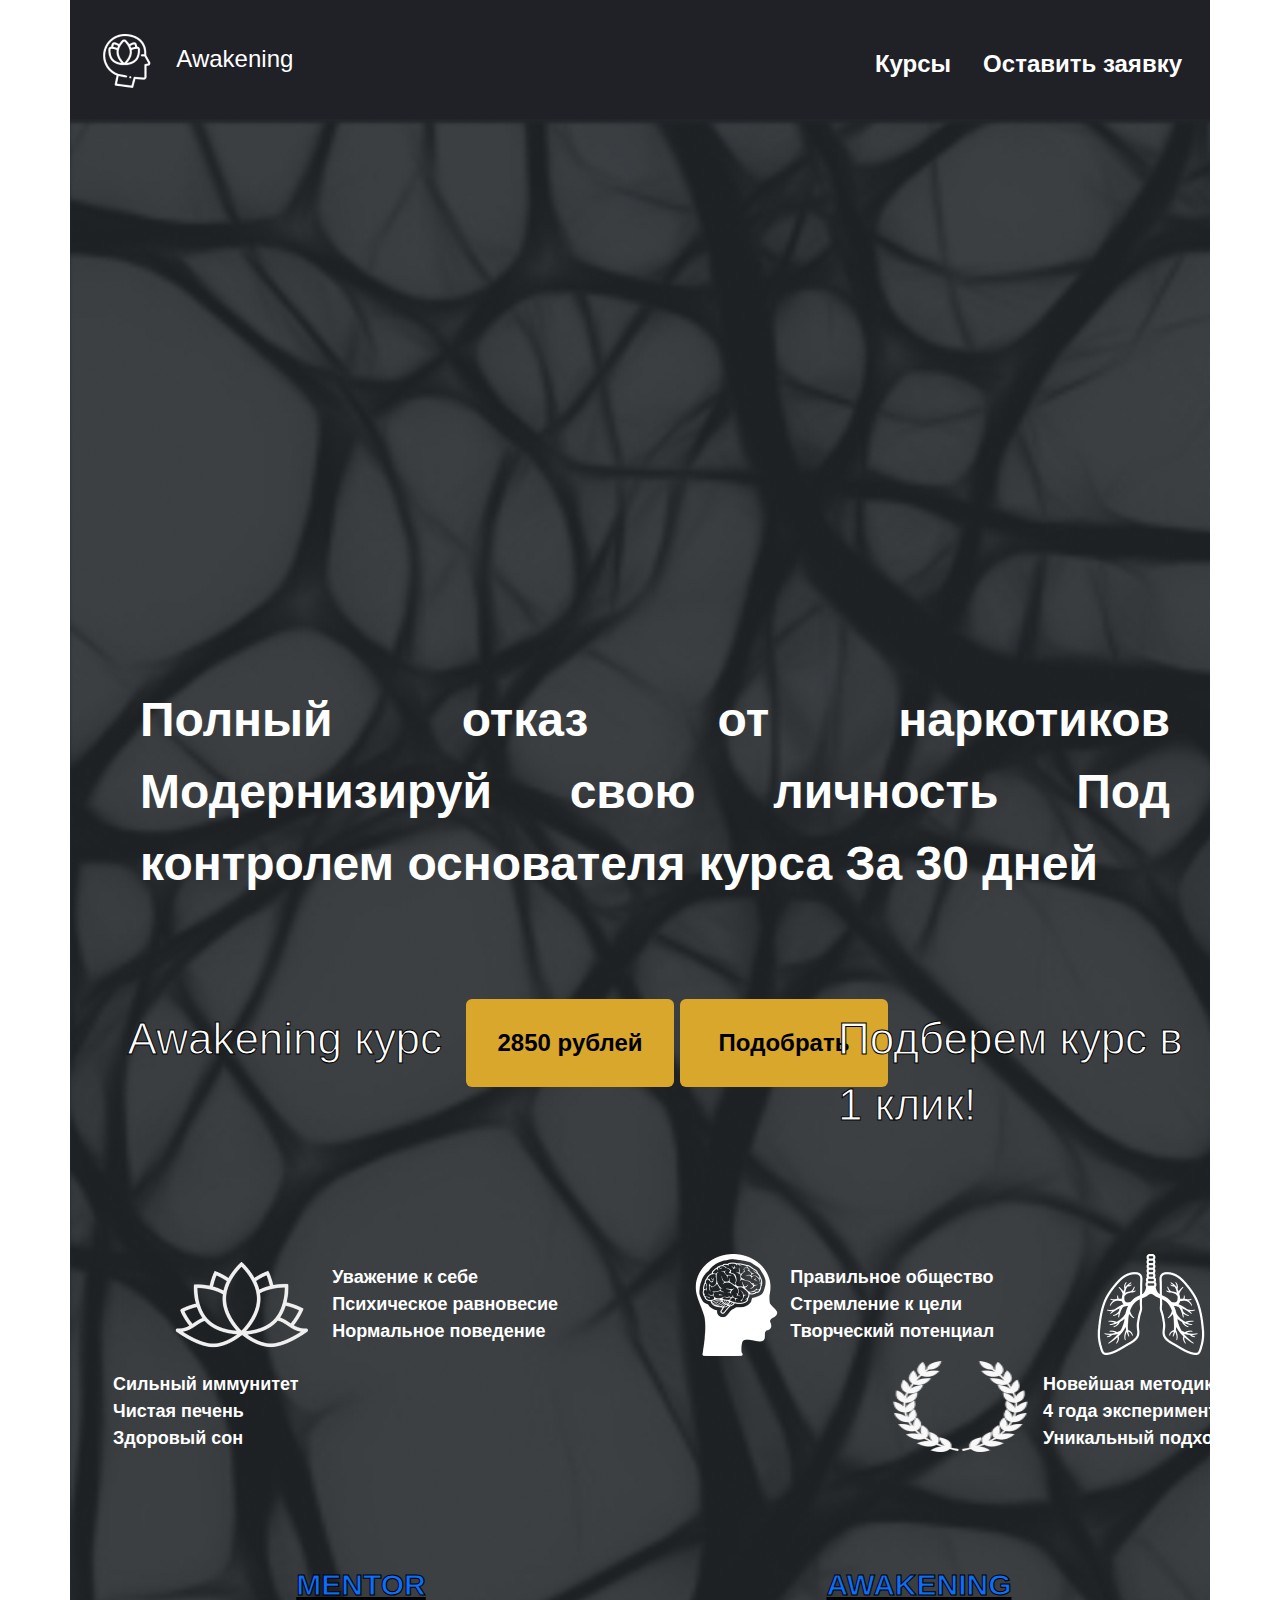
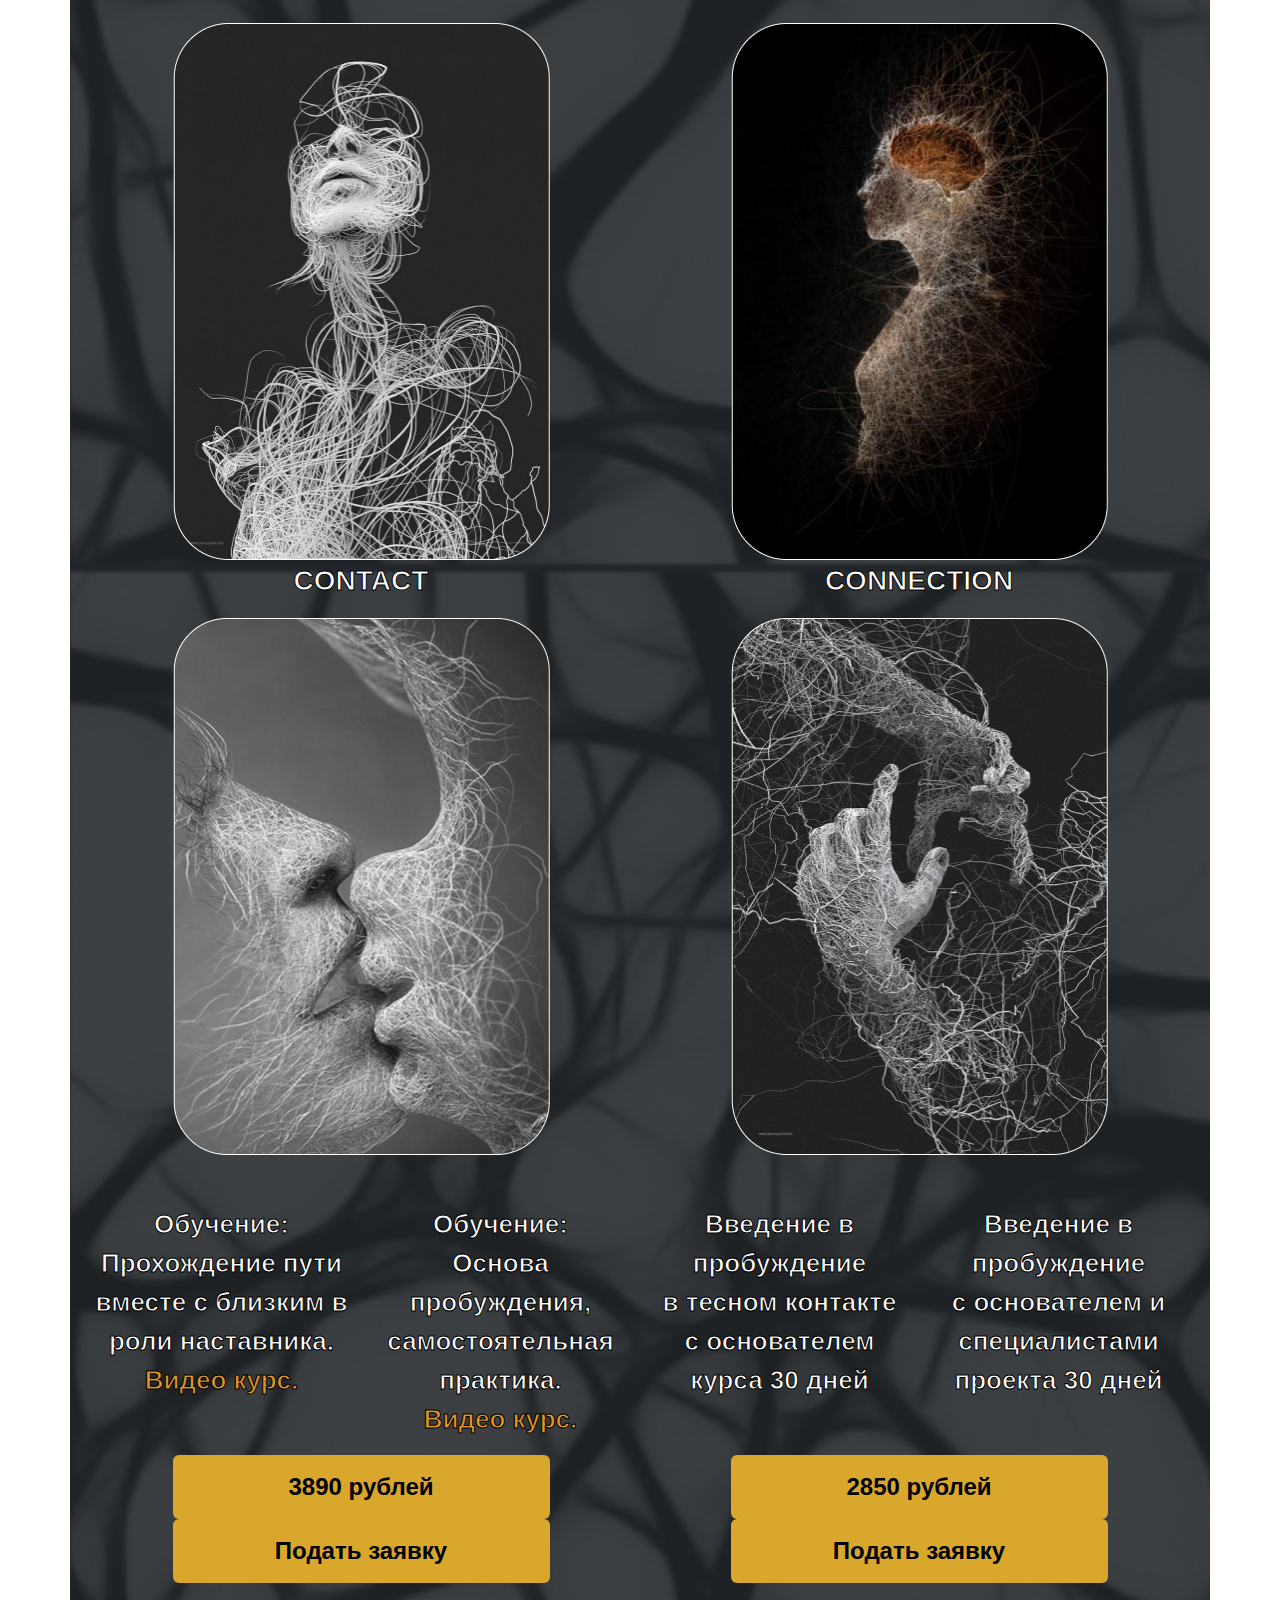
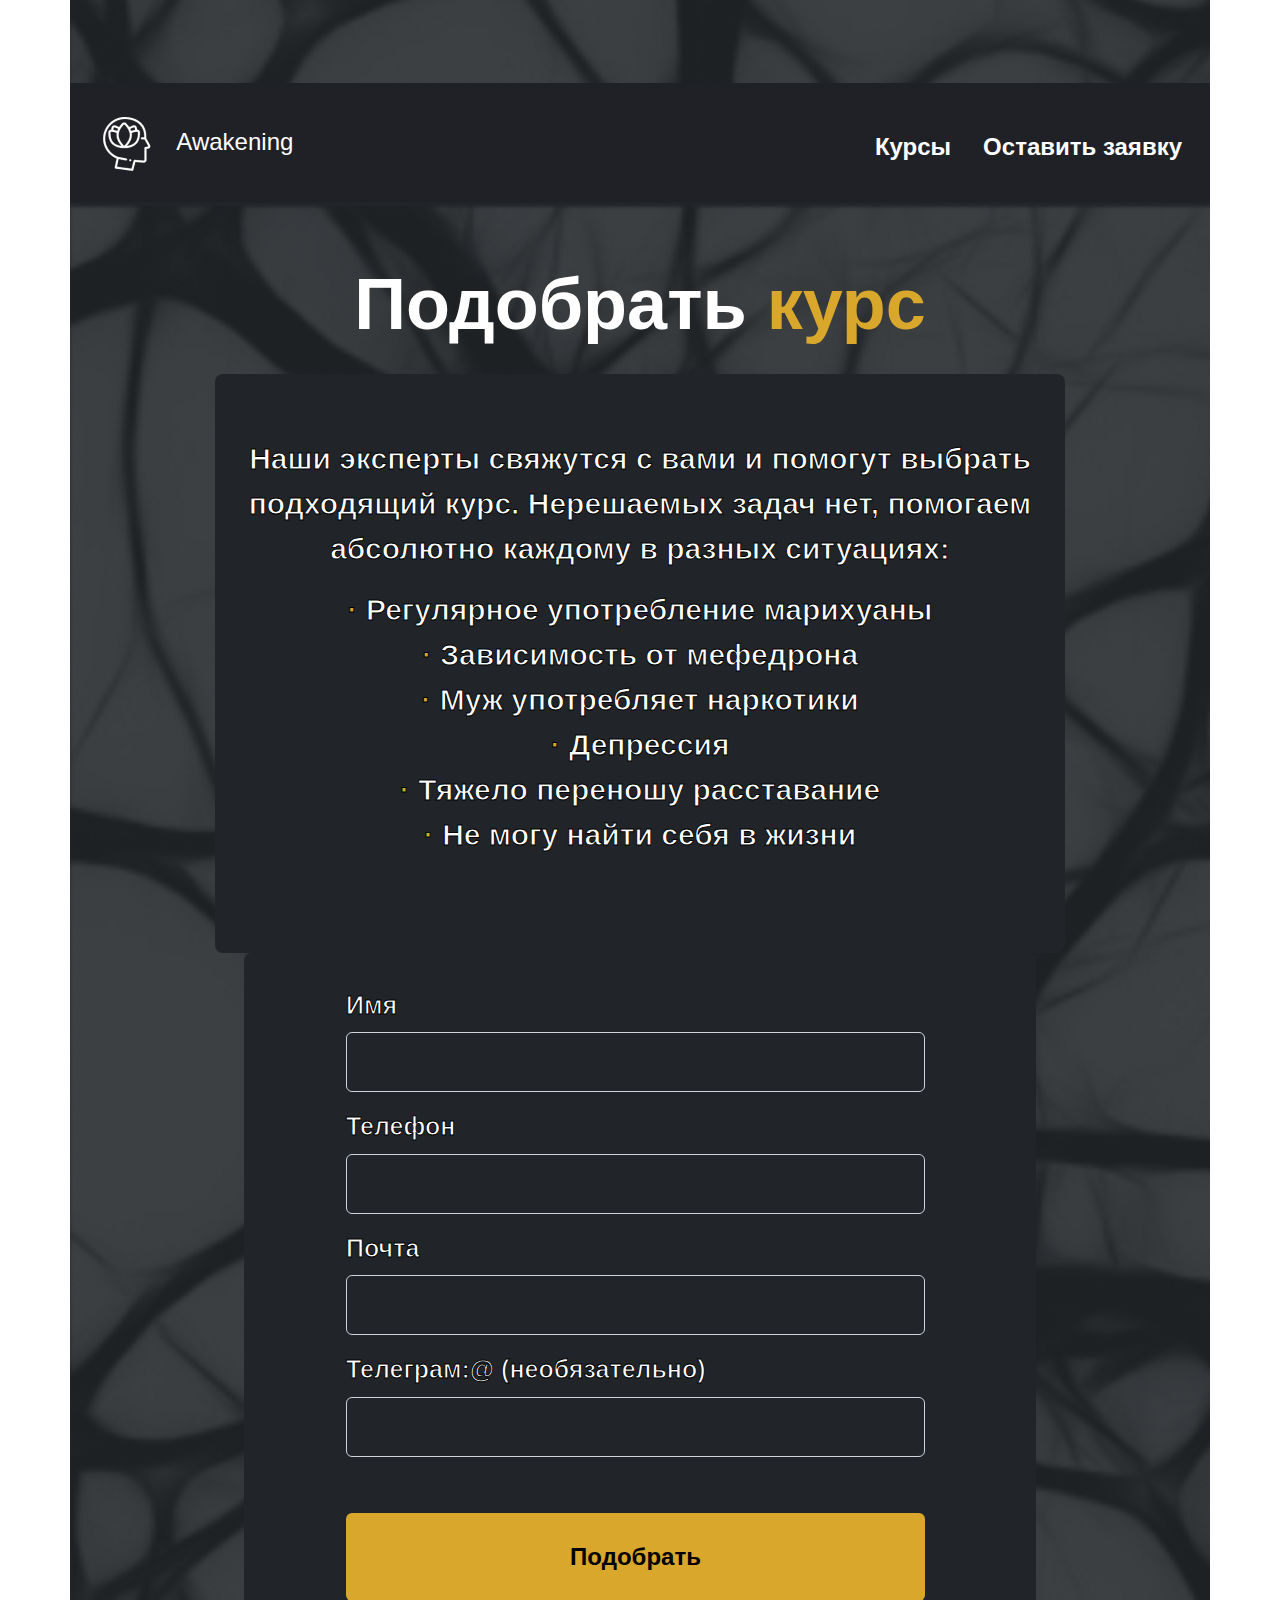
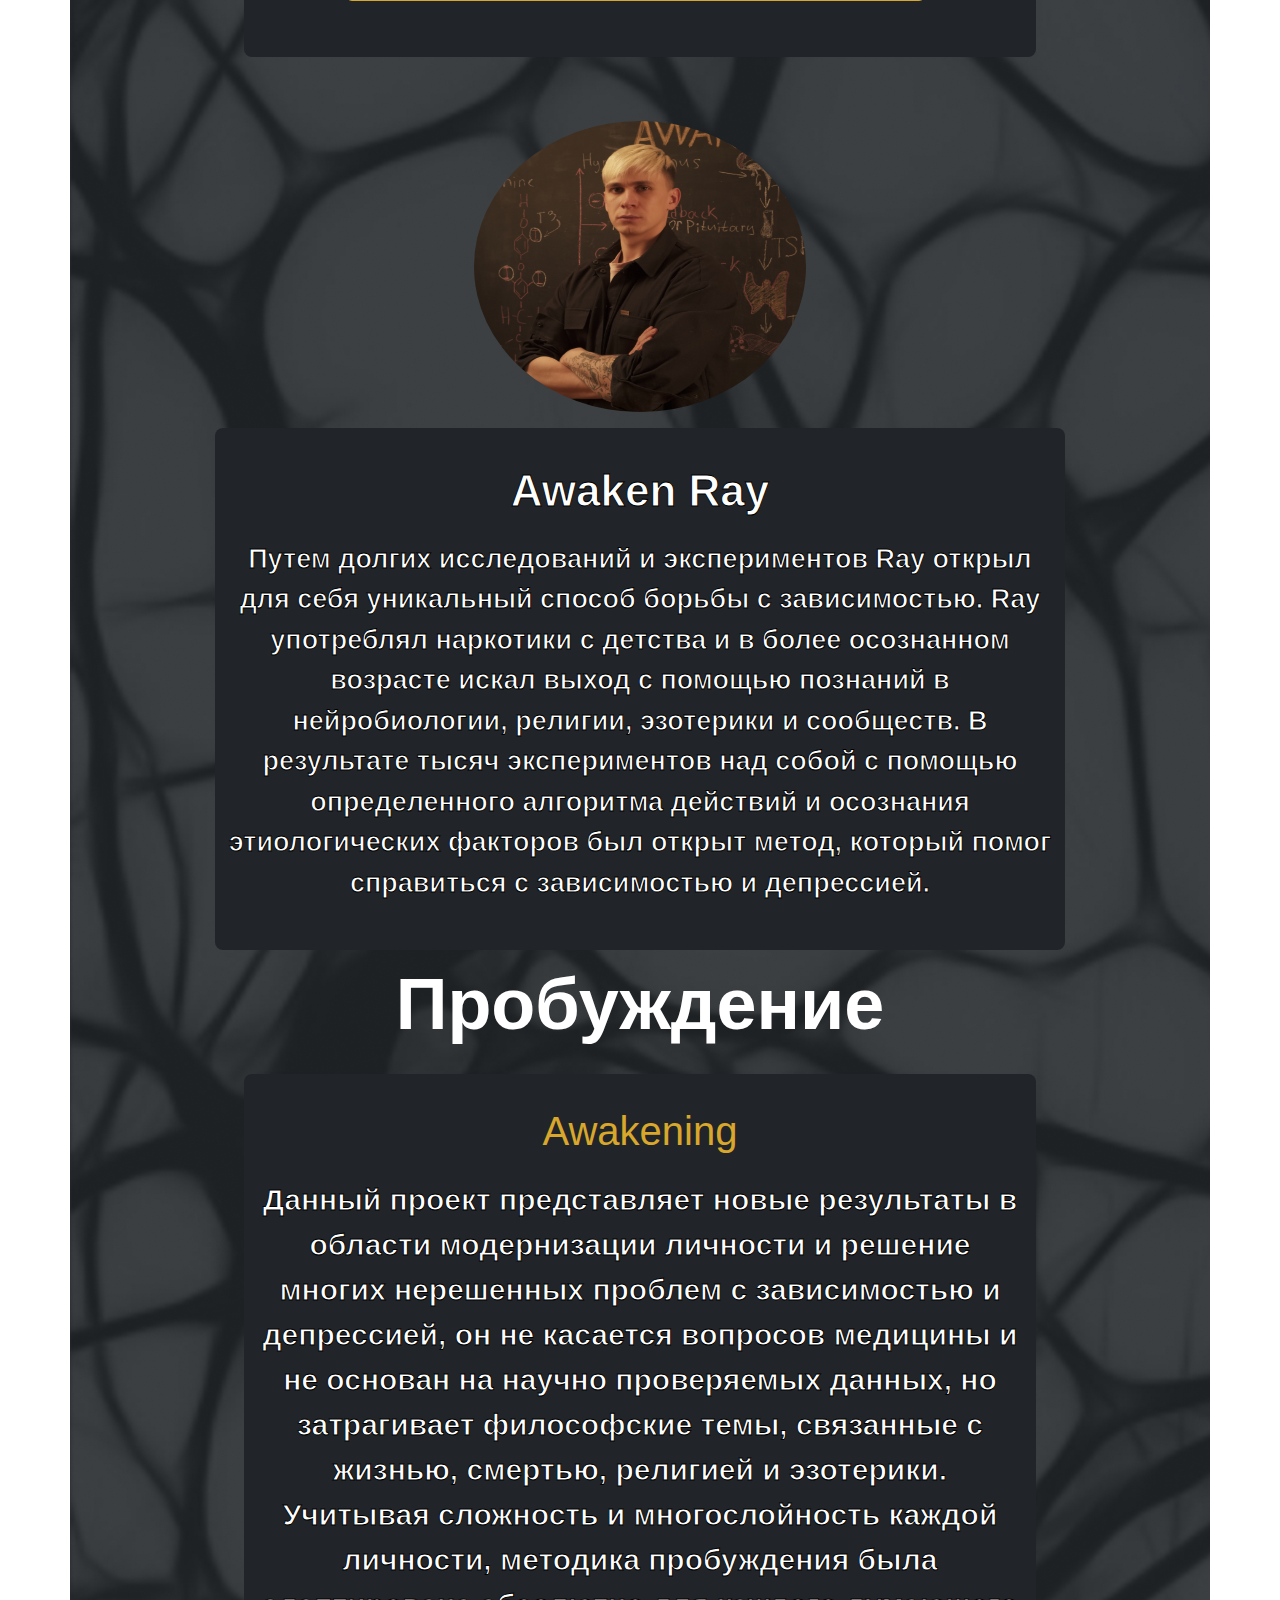
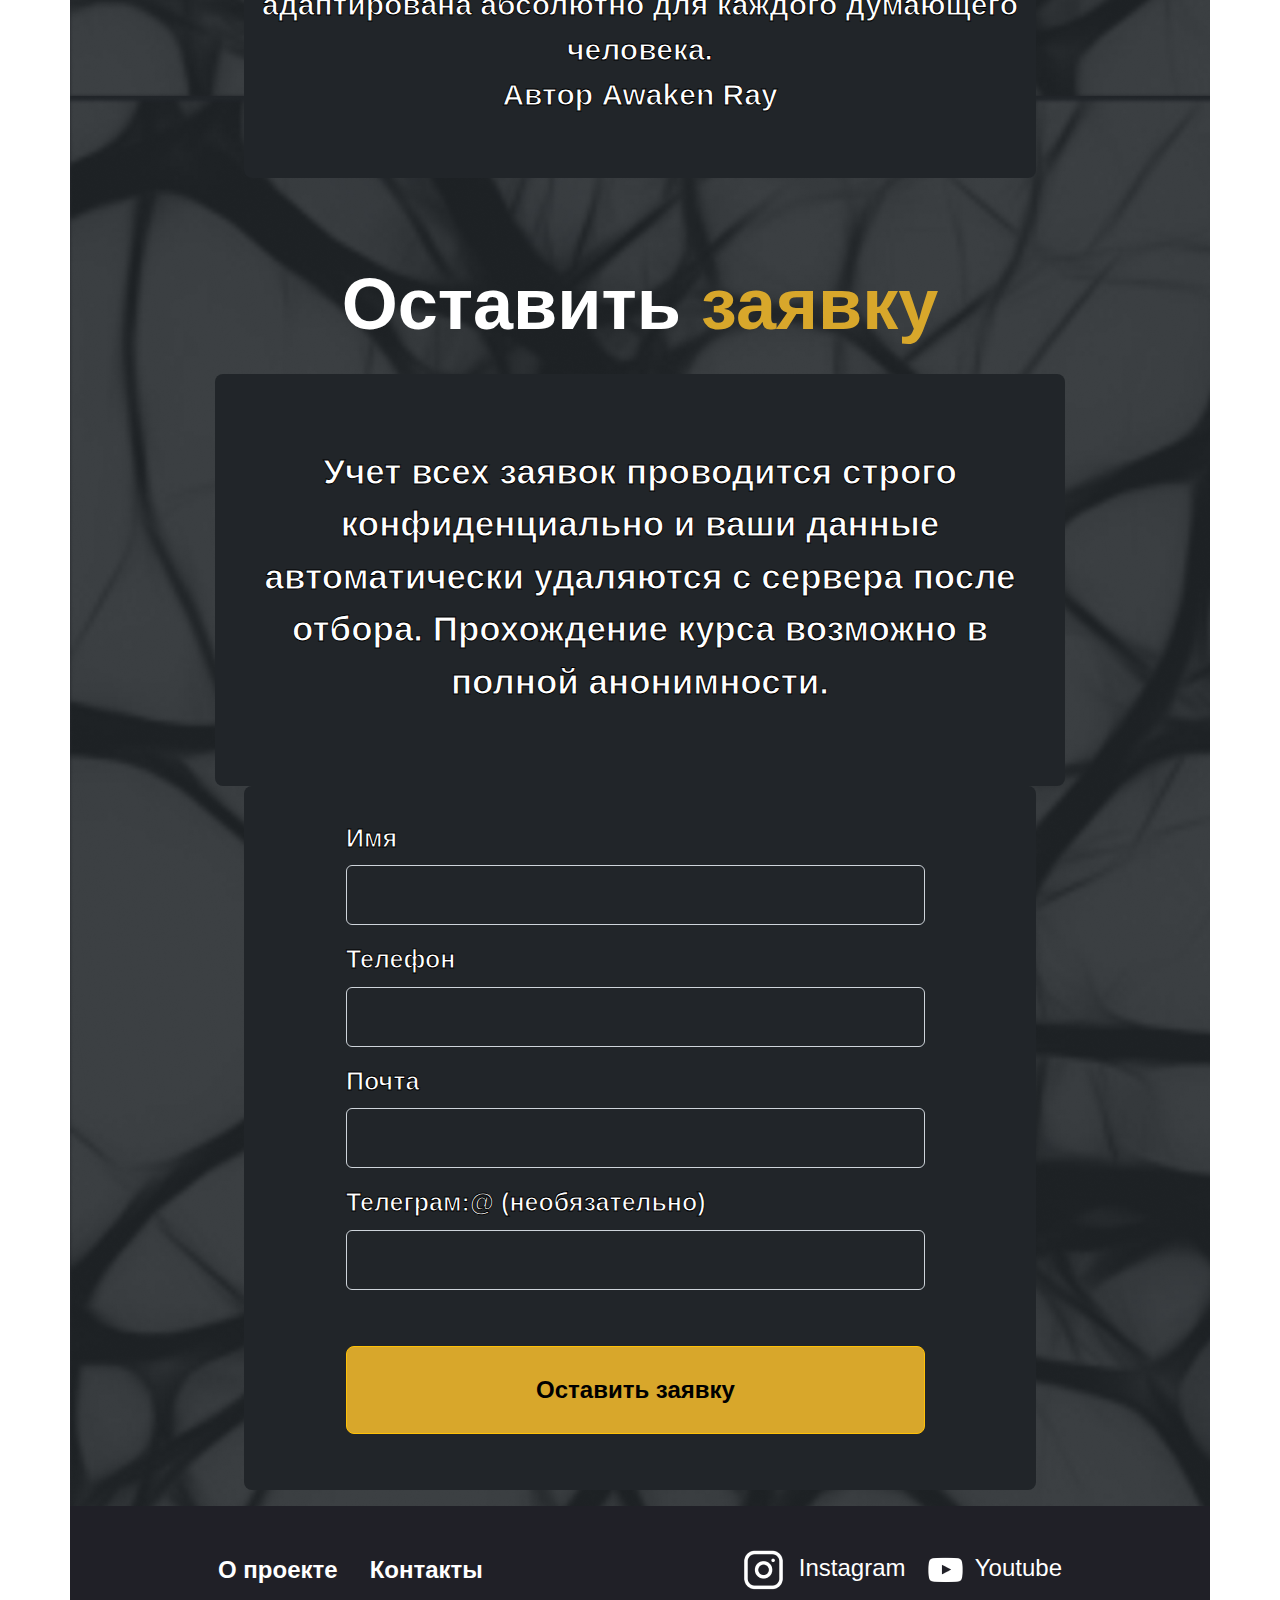
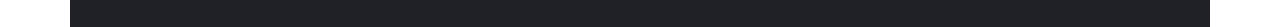
==== index.html @ 5adef359 "awakening done" ====
<!DOCTYPE html> 
<html lang="en">
<head>
    <meta charset="UTF-8">
    <meta http-equiv="X-UA-Compatible" content="IE=edge">
    <meta name="viewport" content="width=device-width, initial-scale=1.0">
    <!--FONTS BEGIN-->
    <link href="https://fonts.google.com/share?selection.family=PT%20Sans%20Caption:wght@400;700" rel="stylesheet">
    <link href="https://fonts.google.com/share?selection.family=Poppins:ital,wght@0,100;0,200;0,300;0,400;0,500;0,600;0,700;0,800;0,900;1,100;1,200;1,300;1,400;1,500;1,600;1,700;1,800;1,900" rel="stylesheet">
    <link href="https://fonts.cdnfonts.com/css/post-no-bills-jaffna" rel="stylesheet">
    <!--FONTS END-->
    <!-- CSS Bootstrap begin-->
    <link href="css/bootstrap.min.css" rel="stylesheet">
    <link href="css/main.css" rel="stylesheet">
    <!-- CSS Bootstrap end-->
    <title>Awakening Online</title>
</head>
<body> 
    <!--HEADER BEGIN-->
    <header>
        <div class="container bg-logo-razm">
            <div class="row">
                <div class="col">
                    <nav class="navbar">
                        <a class="navbar-brand txt-logo" href="#">
                            <img src="img/logo_head.png" alt="Logo" width="89" height="54" class="d-inline-block align-text-center"> 
                            Awakening
                        </a>
                        <ul class="nav nav-fonts justify-content-end">
                            <li class="nav-item">
                                <a class="nav-link" href="#courses">Курсы</a>
                            </li>
                            <li class="nav-item">
                                <a class="nav-link" href="#zayavka">Оставить заявку</a>
                            </li>
                        </ul>
                    </nav> 
                </div>
            </div>
        </div>
    </header>
    <!--HEADER END-->
    <!--MAIN BODY BEGIN-->
    <div class="container bg-main bg-dark">
    <div class="container cont-one">
        <div class="row">
            <div class="col">
                <div div class="embed-responsive embed-responsive-16by9">
                    <iframe width="792" height="408" class="embed-mot embed-responsive-item" src="https://www.youtube.com/embed/egj05L_ipjE" title="YouTube video player" frameborder="0" allow="accelerometer; autoplay; gyroscope" allowfullscreen></iframe>
                </div>
            </div>
            <div class="col" style="margin-right: 30px;">
                <p class="p-3 txt-mot text-white">Полный отказ от наркотиков Модернизируй свою личность Под контролем основателя курса За 30 дней</p>
            </div>
        </div>
    </div>
    <div class="container">
        <div class="row">
            <div class="col-4" align="right">
                <p class="txt-awakening-course text-end">Awakening курс</p>
            </div>
            <div class="col-2" align="right" style="padding-right: 70px;">
                <button type="button" class="btn btn-awakening-course">2850 рублей</button>
            </div>
            <div class="col-2" style="padding-left: 40px;">
                <a href="#podbor"><button type="button" class="btn btn-awakening-course">Подобрать</button></a>
            </div>
            <div class="col-4">
                <p class="txt-awakening-course"> Подберем курс в 1 клик! </p>
            </div>
        </div>
    </div>
    <div class="container cont-one">
        <div class="row">
            <div class="col" style="padding-right:1px">
                <img src="img/lenta1.png" alt="Lenta1" width="175" height="102" align="right"> 
            </div>
            <div class="col" style="padding-left:1px">
                <ul class="list-unstyled txt-result text-white text-nowrap">
                    <li>Уважение к себе</li>
                    <li>Психическое равновесие</li>
                    <li>Нормальное поведение</li>
                </ul>
            </div>
            <div class="col" style="padding-right:1px">
                <img src="img/lenta2.png" alt="Lenta2" width="102" height="105" align="right">
            </div>
            <div class="col" style="padding-left:1px">
                <ul class="list-unstyled txt-result text-white text-nowrap">
                    <li>Правильное общество</li>
                    <li>Стремление к цели</li>
                    <li>Творческий потенциал</li>
                </ul>
            </div> 
            <div class="col" style="padding-right:1px">
                <img src="img/lenta3.png" alt="Lenta3" width="152" height="101" align="right">
            </div>
            <div class="col" style="padding-left:1px">
                <ul class="list-unstyled txt-result text-white text-nowrap">
                    <li>Сильный иммунитет</li>
                    <li>Чистая печень</li>
                    <li>Здоровый сон</li>
                </ul>
            </div> 
            <div class="col" style="padding-right:1px">
                <img src="img/lenta4.png" alt="Lenta4" width="160" height="91" align="right">
            </div>
            <div class="col-2" style="padding-left:1px">
                <ul class="list-unstyled txt-result text-white text-nowrap">
                    <li>Новейшая методика</li>
                    <li>4 года экспериментов</li>
                    <li>Уникальный подход</li>
                </ul>
            </div> 
        </div>
    </div>
    <div class="container cont-two">
        <div class="row">
            <div class="col txt-courses" id="courses">
                <a href="/mentor.html"><p>MENTOR</p></a>
                <a href="/mentor.html"><img src="img/mentor.png" alt="mentor" width="377" height="537"></a>
            </div>
            <div class="col txt-courses">
                <a href="/awakening.html"><p>AWAKENING</p></a>
                <a href="/awakening.html"><img src="img/awakening.png" alt="mentor" width="377" height="537"></a>
            </div>
            <div class="col txt-courses">
                <p class="fs-3 text-center text-white">CONTACT</p>
                <img src="img/contact.png" alt="mentor" width="377" height="537">
            </div>
            <div class="col txt-courses">
                <p class="fs-3 text-center text-white">CONNECTION</p>
                <img src="img/connection.png" alt="mentor" width="377" height="537">
            </div>
        </div>
        <div class="row">
            <div class="col txt-courses-list">
                <ul class="list-unstyled">
                    <li class="fs-7 text-center text-white">Обучение:</li>
                    <li class="fs-7 text-center text-white">Прохождение пути вместе с близким в роли наставника.</li>
                    <li class="fs-7 text-center"><span class="txt-color-btn">Видео курс.</span></li>
                </ul>
            </div>
            <div class="col txt-courses-list">
                <ul class="list-unstyled">
                    <li class="fs-7 text-center text-white">Обучение:</li>
                    <li class="fs-7 text-center text-white">Основа пробуждения, самостоятельная практика.</li>
                    <li class="fs-7 text-center"><span class="txt-color-btn">Видео курс.</span></li>
                </ul>
            </div>
            <div class="col txt-courses-list">
                <ul class="list-unstyled">
                    <li class="fs-7 text-center text-white">Введение в пробуждение</li>
                    <li class="fs-7 text-center text-white">в тесном контакте с основателем курса 30 дней</li>
                </ul>
            </div>
            <div class="col txt-courses-list">
                <ul class="list-unstyled">
                    <li class="fs-7 text-center text-white">Введение в пробуждение</li>
                    <li class="fs-7 text-center text-white">с основателем и специалистами проекта 30 дней</li>
                </ul>
            </div>
        </div>
        <div class="row">
            <div class="col txt-courses">
                <button type="button" class="btn btn-courses">3890 рублей</button>
            </div>
            <div class="col txt-courses">
                <button type="button" class="btn btn-courses">2850 рублей</button>
            </div>
            <div class="col txt-courses">
                <a href="#zayavka"><button type="button" class="btn btn-courses">Подать заявку</button></a>
            </div>
            <div class="col txt-courses">
                <a href="#zayavka"><button type="button" class="btn btn-courses">Подать заявку</button></a>
            </div>
        </div>
    </div>
    </div>
    <!--MAIN BODY END-->
    <!--SEPARATOR BEGIN-->
    <div class="container bg-logo-razm">
        <div class="row">
            <div class="col">
                <nav class="navbar">
                    <a class="navbar-brand txt-logo" href="#">
                        <img src="img/logo_head.png" alt="Logo" width="89" height="54" class="d-inline-block align-text-center"> 
                        Awakening
                    </a>
                    <ul class="nav nav-fonts justify-content-end">
                        <li class="nav-item">
                            <a class="nav-link" href="#courses">Курсы</a>
                        </li>
                        <li class="nav-item">
                            <a class="nav-link" href="#zayavka">Оставить заявку</a>
                        </li>
                    </ul>
                </nav> 
            </div>
        </div>
    </div>
    <!--SEPARATOR END-->
    <!--COURSES BEGIN-->
    <div class="container bg-courses bg-dark">
    <div class="container p-5">
        <div class="row">
            <div class="col">
                <p class="txt-curse-one text-center text-white" id="podbor">Подобрать <span class="txt-color">курс</span></p>
                <div class="container bg-pre-form-one bg-dark rounded-3">
                    <p class="txt-expert text-center text-white" style="padding-top: 62px;">Наши эксперты свяжутся с вами и помогут выбрать подходящий курс. Нерешаемых задач нет, помогаем абсолютно каждому в разных ситуациях:</p>
                    <ul class="txt-expert-list text-center text-white list-unstyled"> 
                        <li><span class="txt-color">·</span> Регулярное употребление марихуаны</li> 
                        <li><span class="txt-color">·</span> Зависимость от мефедрона</li> 
                        <li><span class="txt-color">·</span> Муж употребляет наркотики</li> 
                        <li><span class="txt-color">·</span> Депрессия</li> 
                        <li><span class="txt-color">·</span> Тяжело переношу расставание</li>
                        <li><span class="txt-color">·</span> Не могу найти себя в жизни</li>
                    </ul>
                </div>
            </div>
            <div class="col">
                <div class="container forms-bg bg-dark rounded-3">
                    <form class="forms-style" id="xnqrkeyn" accept-charset="utf-8" action="https://formspree.io/f/xnqrkeyn" method="post">
                        <div class="mb-3">
                            <label for="name" class="form-label text-white">Имя</label>
                            <input name="name" type="text" class="form-control" id="name" required="">
                        </div>
                        <div class="mb-3">
                            <label for="phone" class="form-label text-white">Телефон</label>
                            <input name="phone" type="phone" class="form-control" id="phone">
                        </div>
                        <div class="mb-3">
                            <label for="email" class="form-label text-white">Почта</label>
                            <input name="email" type="email" class="form-control" id="email">
                        </div>
                        <div class="mb-3">
                            <label for="telegram" class="form-label text-white">Телеграм:@ (необязательно)</label>
                            <input name="nickname" type="text" class="form-control" id="telegram">
                        </div>
                        <input type="hidden" name="PODBOR" id="PODBOR" value="PODBOR">
                        <button type="submit" class="btn btn-forms text-black">Подобрать</button>
                    </form>
                </div>
            </div>
        </div>
    </div>
    <div class="container p-3">
        <div class="row">
            <div class="col">
                <p class="text-center">
                <img src="img/ray_foto.png" class="rounded-circle text-center" width="332" height="291" alt="CEO">
                </p>
                <div class="container bg-ray-txt bg-dark rounded-3">
                    <p class="txt-awaking-ray text-center text-white">
                        Awaken Ray
                    </p>
                    <p class="txt-awaking-ray-end text-center text-white">
                        Путем долгих исследований и экспериментов Ray открыл для себя уникальный способ борьбы с зависимостью. 
                        Ray употреблял наркотики с детства и в более осознанном возрасте искал выход с помощью познаний в нейробиологии, религии, 
                        эзотерики и сообществ. В результате тысяч экспериментов над собой с помощью определенного алгоритма действий и осознания 
                        этиологических факторов был открыт метод, который помог справиться с зависимостью и депрессией. 
                    </p>
                </div>
            </div>
            <div class="col">
                <p class="txt-probujdenie text-center text-white">Пробуждение</p>
                <div class="container bg-awakening-txt bg-dark rounded-3">
                    <p class="txt-awakening text-center">Awakening</p>
                    <p class="txt-awakening-end text-center text-white"> Данный проект представляет новые результаты в области модернизации личности и решение многих 
                        нерешенных проблем с зависимостью и депрессией, он не касается вопросов медицины и не основан на научно проверяемых данных, 
                        но затрагивает философские темы, связанные с жизнью, смертью, религией и эзотерики. Учитывая сложность и многослойность каждой 
                        личности, методика пробуждения была адаптирована абсолютно для каждого думающего человека.<br> 
                        Автор Awaken Ray
                    </p>
                </div>
            </div>
        </div>
    </div>
    <div class="container p-3">
        <div class="row">
            <div class="col" style="padding-top: 40px;">
                <p class="txt-zayavka text-center text-white" id="zayavka">Оставить <span class="txt-color">заявку</span></p>
                <div class="container bg-pre-form-two bg-dark rounded-3">
                    <p class="txt-zayavka-end text-center text-white">Учет всех заявок проводится строго конфиденциально и ваши данные автоматически удаляются с сервера 
                        после отбора. Прохождение курса возможно в полной анонимности. </p>
                </div>
            </div>
            <div class="col">
                <div class="container forms-bg bg-dark rounded-3">
                    <form class="forms-style" id="xnqrkeyn" accept-charset="utf-8" action="https://formspree.io/f/xnqrkeyn" method="post">
                        <div class="mb-3">
                            <label for="name" class="form-label text-white">Имя</label>
                            <input name="name" type="text" class="form-control" id="name" required="">
                        </div>
                        <div class="mb-3">
                            <label for="phone" class="form-label text-white">Телефон</label>
                            <input name="phone" type="phone" class="form-control" id="phone">
                        </div>
                        <div class="mb-3">
                            <label for="email" class="form-label text-white">Почта</label>
                            <input name="email" type="email" class="form-control" id="email">
                        </div>
                        <div class="mb-3">
                            <label for="telegram" class="form-label text-white">Телеграм:@ (необязательно)</label>
                            <input name="nickname" type="text" class="form-control" id="telegram">
                        </div>
                        <input type="hidden" name="ZAYAVKA" id="ZAYAVKA" value="ZAYAVKA">
                        <button type="submit" class="btn btn-forms btn-warning text-black btn-lg">Оставить заявку</button>
                    </form>
                </div>
            </div>
        </div>
    </div>
    </div>
    <!--COURSES END-->
    <!--FOOTER BEGIN-->
    <header>
        <div class="container bg-footer">
            <div class="row">
                <div class="col">
                    <nav class="navbar">
                        <ul class="nav nav-fonts-footer justify-content-start">
                            <li class="nav-item">
                                <a class="nav-link" href="#courses">О проекте</a>
                            </li>
                            <li class="nav-item">
                                <a class="nav-link" href="#zayavka">Контакты</a>
                            </li>
                        </ul>
                        <ul class="nav footer-style justify-content-end">
                        <a class="navbar-brand footer-fonts" href="https://www.instagram.com/awakening.online/" target="_blank">
                            <img src="img/insta.png" alt="" width="57" height="42" class="d-inline-block align-text-center">
                            Instagram
                        </a>
                        <a class="navbar-brand footer-fonts" href="https://www.youtube.com/channel/UCZXVTDKNyp8jNCGIOUEWSrQ" target="_blank">
                            <img src="img/youtube.png" alt="" width="47" height="42" class="d-inline-block align-text-center">
                            Youtube
                        </a>
                        </ul>
                    </nav> 
                </div>
            </div>
        </div>
    </header>
    <!--FOOTER END-->
    <!-- JavaScript Bundle with Popper Bootstrap begin-->
    <script src="js/bootstrap.bundle.min.js"></script>
    <!-- JavaScript Bundle with Popper Bootstrap end-->
</body>
</html>
---- css/main.css ----
.bg-main {
    background-image: url("/img/background.png");
}
.bg-courses {
    background-image: url("/img/background2.png");
}
.nav-fonts {
    font-family: 'Poppins', sans-serif;
    font-size: 24px;
    font-weight: 600;
}
.nav-link:hover{
    color:#D8A72B;
}
.nav-link:focus {
    color:white;
}
.txt-mot {
    font-size: 48px;
    margin-top: 2.15rem;
    margin-bottom: 2.15rem;
    text-align: justify;
    font-family: 'Poppins', sans-serif;
    font-weight: 600;
}
.txt-result {
    font-family: 'Poppins', sans-serif;
    font-size: 18px;
    font-weight: 700;
    margin-top: 10px;
    -webkit-text-stroke: 0px black;
}
.txt-courses {
    font-family: 'Poppins', sans-serif;
    font-size: 30px;
    font-weight: 800;
    color:white;
    text-align: center;
    -webkit-text-stroke: 1px black;
}
.txt-courses-list {
    font-family: 'Poppins', sans-serif;
    font-size: 26px;
    font-weight: 800;
    padding-top: 50px;
    -webkit-text-stroke: 1px black;
}
.txt-courses-btn {
    font-family: 'Poppins', sans-serif;
    font-size: 24px;
    font-weight: 700;
    width: 377px;
    height: 64px;
}
.txt-curse-one {
    font-family: 'Poppins', sans-serif;
    font-size: 72px;
    font-weight: 700;
}
.txt-expert {
    font-family: 'Poppins', sans-serif;
    font-size: 30px;
    font-weight: 600;
    -webkit-text-stroke: 1px black;
}
.txt-expert-list {
    font-family: 'Poppins', sans-serif;
    font-size: 30px;
    font-weight: 600;
    -webkit-text-stroke: 1px black;
}
.txt-color {
    color: #D8A72B;
}
.txt-color-btn{
    color: #E19726;
}
.embed-mot {
    border-radius: 15px;
}
.btn-courses {
    font-family: 'Poppins', sans-serif;
    font-size: 24px;
    font-weight: 700;
    width: 377px;
    height: 64px;
    color:black;
    background-color: #D8A72B;
    -webkit-text-stroke: 0px black;
}
.btn.btn-courses:hover {
    font-family: 'Poppins', sans-serif;
    font-size: 24px;
    font-weight: 700;
    width: 377px;
    height: 64px;
    color:black;
    background-color: #ffd612;
    -webkit-text-stroke: 0px black;
}
.btn-forms {
    width: 579px;
    height: 88px;
    background-color: #D8A72B;
    margin-top: 40px;
    font-family: 'Poppins', sans-serif;
    font-size: 24px;
    font-weight: 700;
    -webkit-text-stroke: 0px black;
}
.btn.btn-forms:hover {
    width: 579px;
    height: 88px;
    background-color: #ffd612;
    margin-top: 40px;
    font-family: 'Poppins', sans-serif;
    font-size: 24px;
    font-weight: 700;
    -webkit-text-stroke: 0px black;
}
.bg-pre-form-one {
    height: 579px;
    width: 850px;
}
.bg-pre-form-two {
    width: 850px;
    height: 412px;
}
.bg-awakening-txt {
    width: 792px;
    height: 704px;
}
.bg-ray-txt {
    width: 850px;
    height: 522px;
}
.forms-bg {
    height: 704px;
    width: 792px;
}
.forms-style {
    width: 579px;
    margin-left: 90px;
    padding-top: 34px;
    font-family: 'Poppins', sans-serif;
    font-size: 25px;
    font-weight: 600;
    -webkit-text-stroke: 1px black;
}
.txt-awaking-ray {
    font-family: 'Poppins', sans-serif;
    font-size: 44px;
    font-weight: 600;
    margin-bottom: 15px;
    padding-top: 30px;
    -webkit-text-stroke: 1px black;
}
.txt-awaking-ray-end {
    font-family: 'Poppins', sans-serif;
    font-size: 27px;
    font-weight: 600;
    -webkit-text-stroke: 1px black;
}
.txt-probujdenie {
    font-family: 'Poppins', sans-serif;
    font-size: 72px;
    font-weight: 700;
}
.txt-awakening {
    font-family: 'Poppins', sans-serif;
    font-size: 40px;
    font-weight: 400;
    color: #D8A72B;
    padding-top: 27px;
    -webkit-text-stroke: 0px black;
}
.txt-awakening-end {
    font-family: 'Poppins', sans-serif;
    font-size: 30px;
    font-weight: 600;
    -webkit-text-stroke: 1px black;
}
.txt-zayavka {
    font-family: 'Poppins', sans-serif;
    font-size: 72px;
    font-weight: 700;
}
.txt-zayavka-end {
    font-family: 'Poppins', sans-serif;
    font-size: 35px;
    font-weight: 600;
    padding-top: 72px;
    -webkit-text-stroke: 1px black;
}
.txt-logo {
    font-family: 'Poppins', sans-serif;
    font-size: 24px;
    font-weight: 400;
    color: white;
    padding-top: 26px;
    padding-bottom: 32px;
}
.navbar-brand.txt-logo:hover {
    color: #D8A72B;
}
.navbar-brand.txt-logo:focus {
    color: white;
}
.txt-awakening-course {
    font-family: 'Poppins', sans-serif;
    font-size: 44px;
    font-weight: 400;
    color: white;
    margin-top: 7px;
    -webkit-text-stroke: 1px black;
}
.btn-awakening-course {
    width: 208px;
    height: 88px;
    background-color: #D8A72B;
    font-family: 'Poppins', sans-serif;
    font-size: 24px;
    font-weight: 700;
    color: black;
}
.btn.btn-awakening-course:hover {
    background-color: #ffd612;
    color: black;
}
.bg-logo-razm {
    height: 119px;
    background-color: #202027;
}
.cont-one {
    padding-top: 100px;
    padding-bottom: 48px;
    margin-left: 30px;
}
.cont-two {
    padding-top: 46px;
    padding-bottom: 100px;
}
.form-control {
    height: 60px;
    background-color: #212529;
}
.bg-footer {
    height: 121px;
    background-color: #202027;
}
.nav-fonts-footer {
    font-family: 'Poppins', sans-serif;
    font-size: 24px;
    font-weight: 600;
    padding-top: 30px;
    margin-left: 120px;
}
.footer-fonts {
    font-family: 'Poppins', sans-serif;
    font-size: 24px;
    font-weight: 400;
    color: white;
}
.navbar-brand.footer-fonts:hover {
    color:#D8A72B;
}
.navbar-brand.footer-fonts:focus {
    color:white;
}
.footer-style {
    padding-top: 30px;
    margin-right: 120px;
}
.form-control {
    color:#D8A72B;
    font-family: 'Poppins', sans-serif;
    font-size: 24px;
    font-weight: 400;
    -webkit-text-stroke: 0px black
}
.form-control:focus {
    color:#D8A72B;
    font-family: 'Poppins', sans-serif;
    font-size: 24px;
    font-weight: 400;
    background-color: #212529;
    -webkit-text-stroke: 0px black;
    border-color: #ffd612;
    box-shadow: 0 0 0 0.25rem #D8A72B;
}
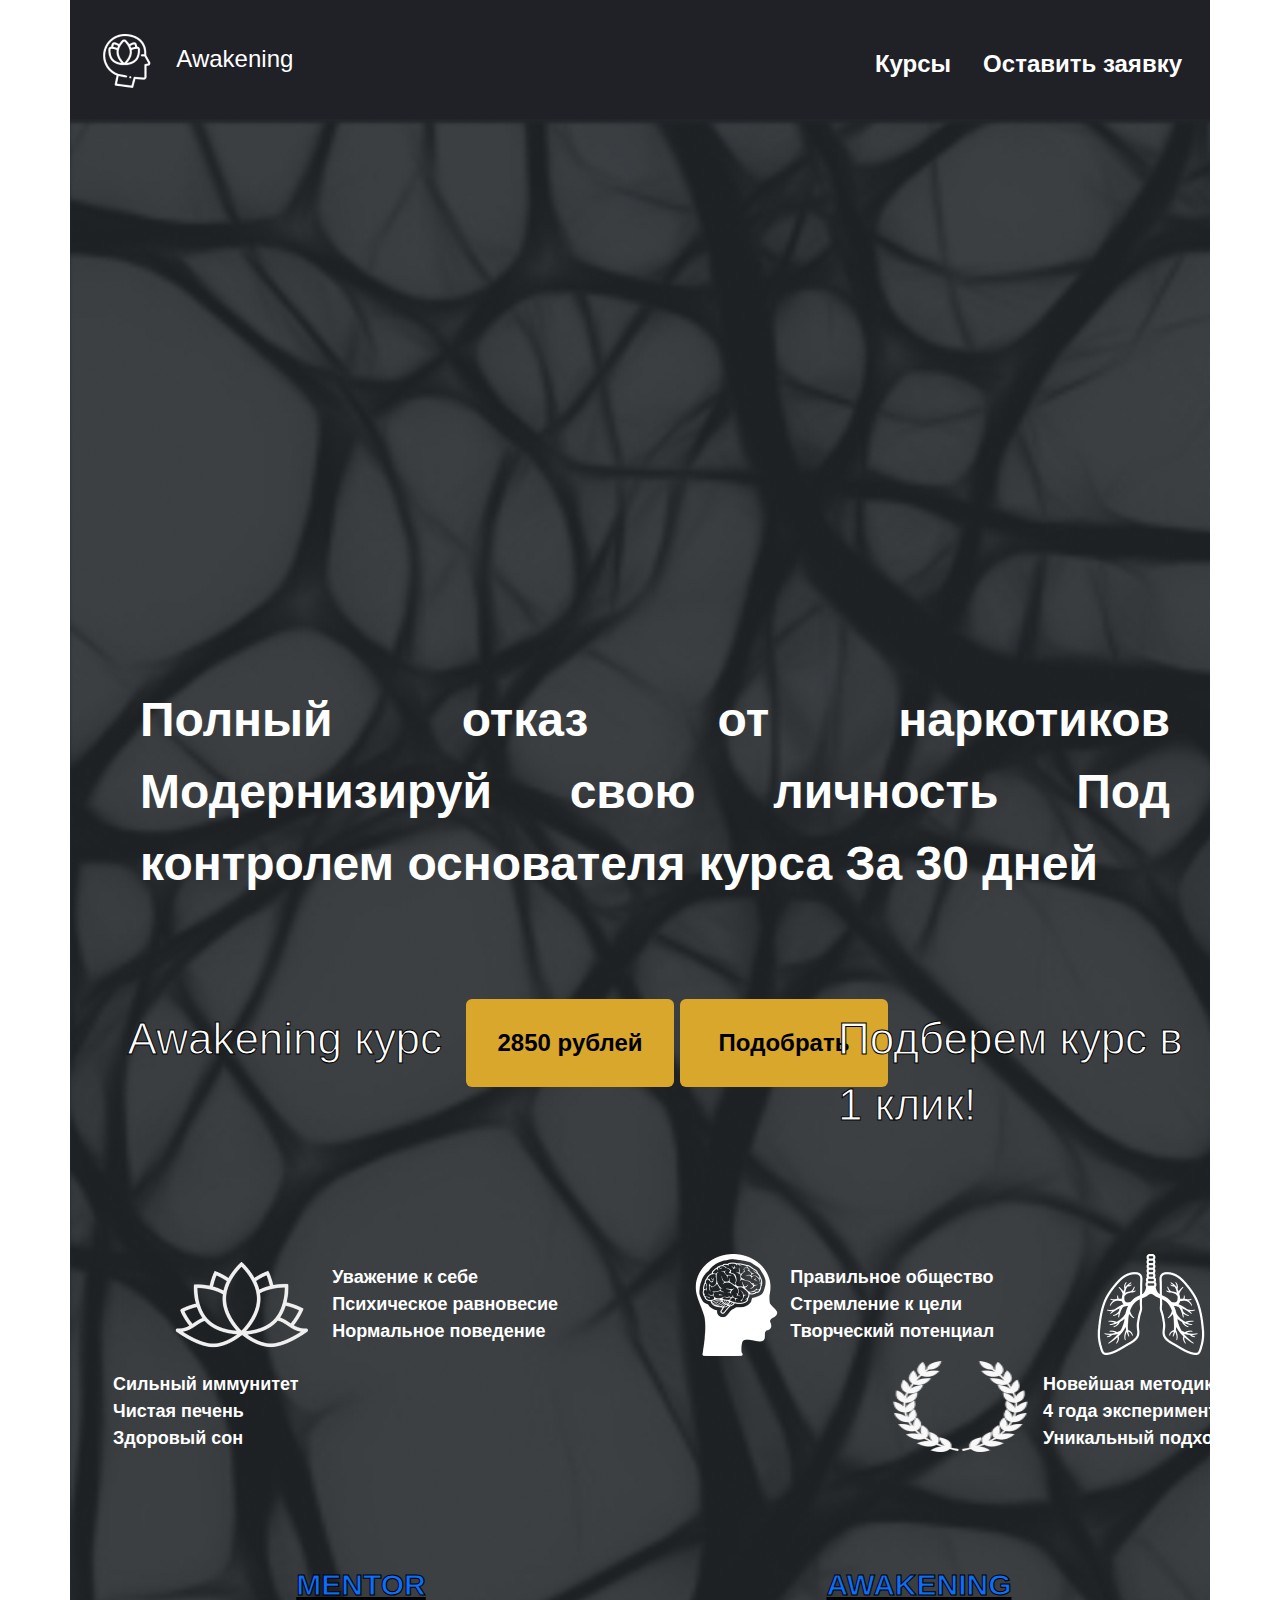
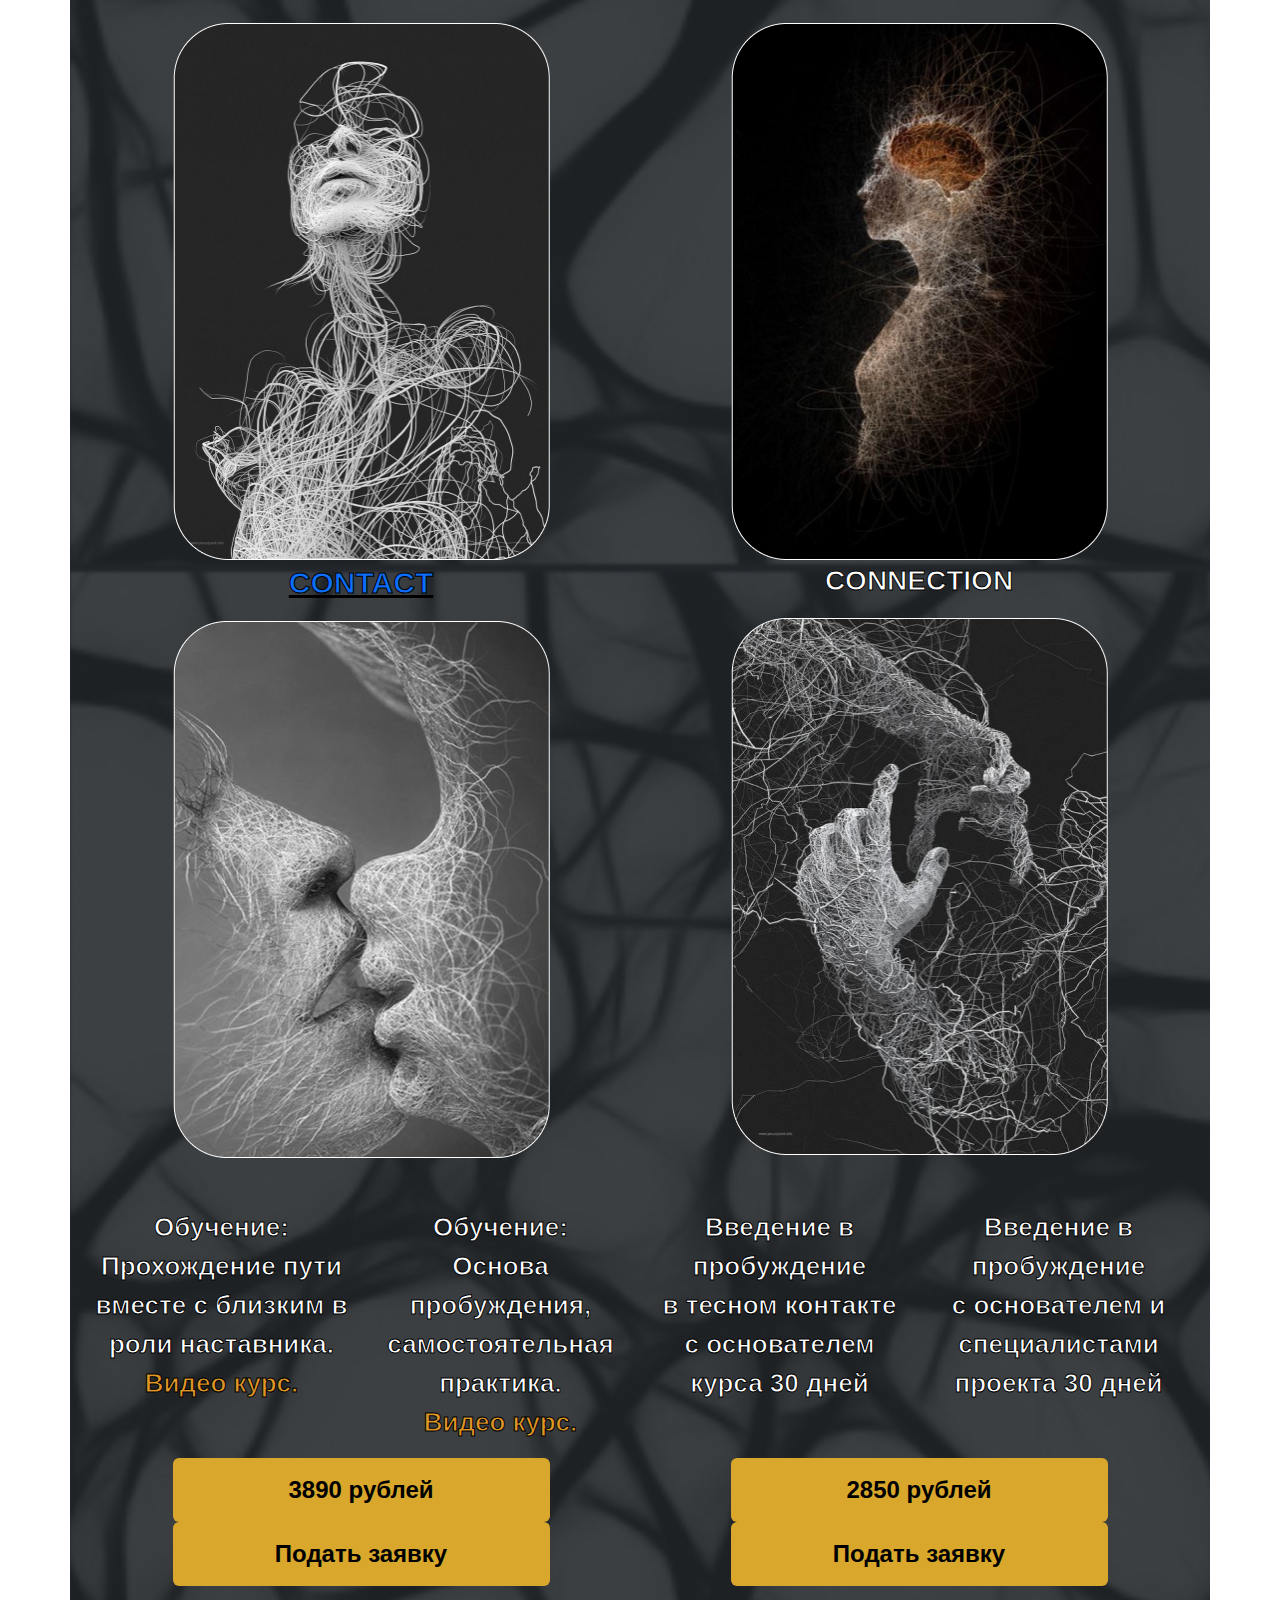
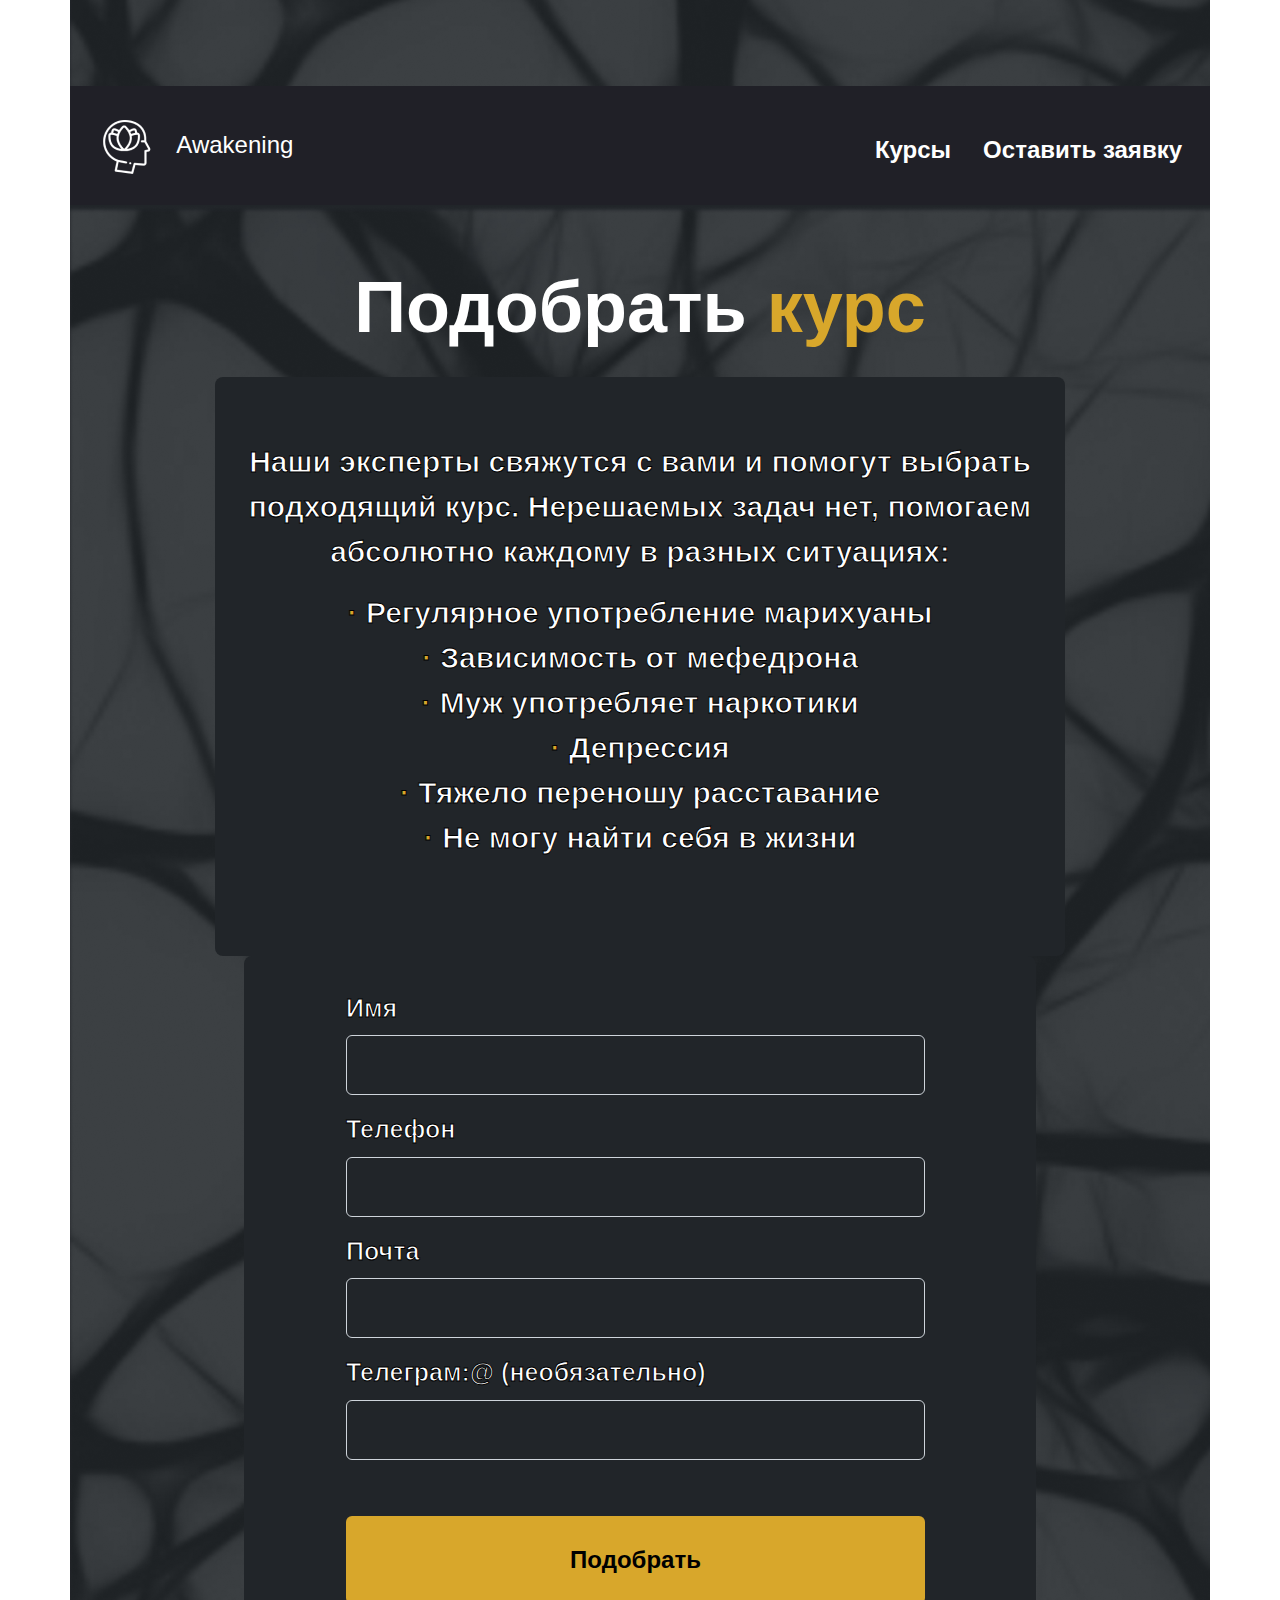
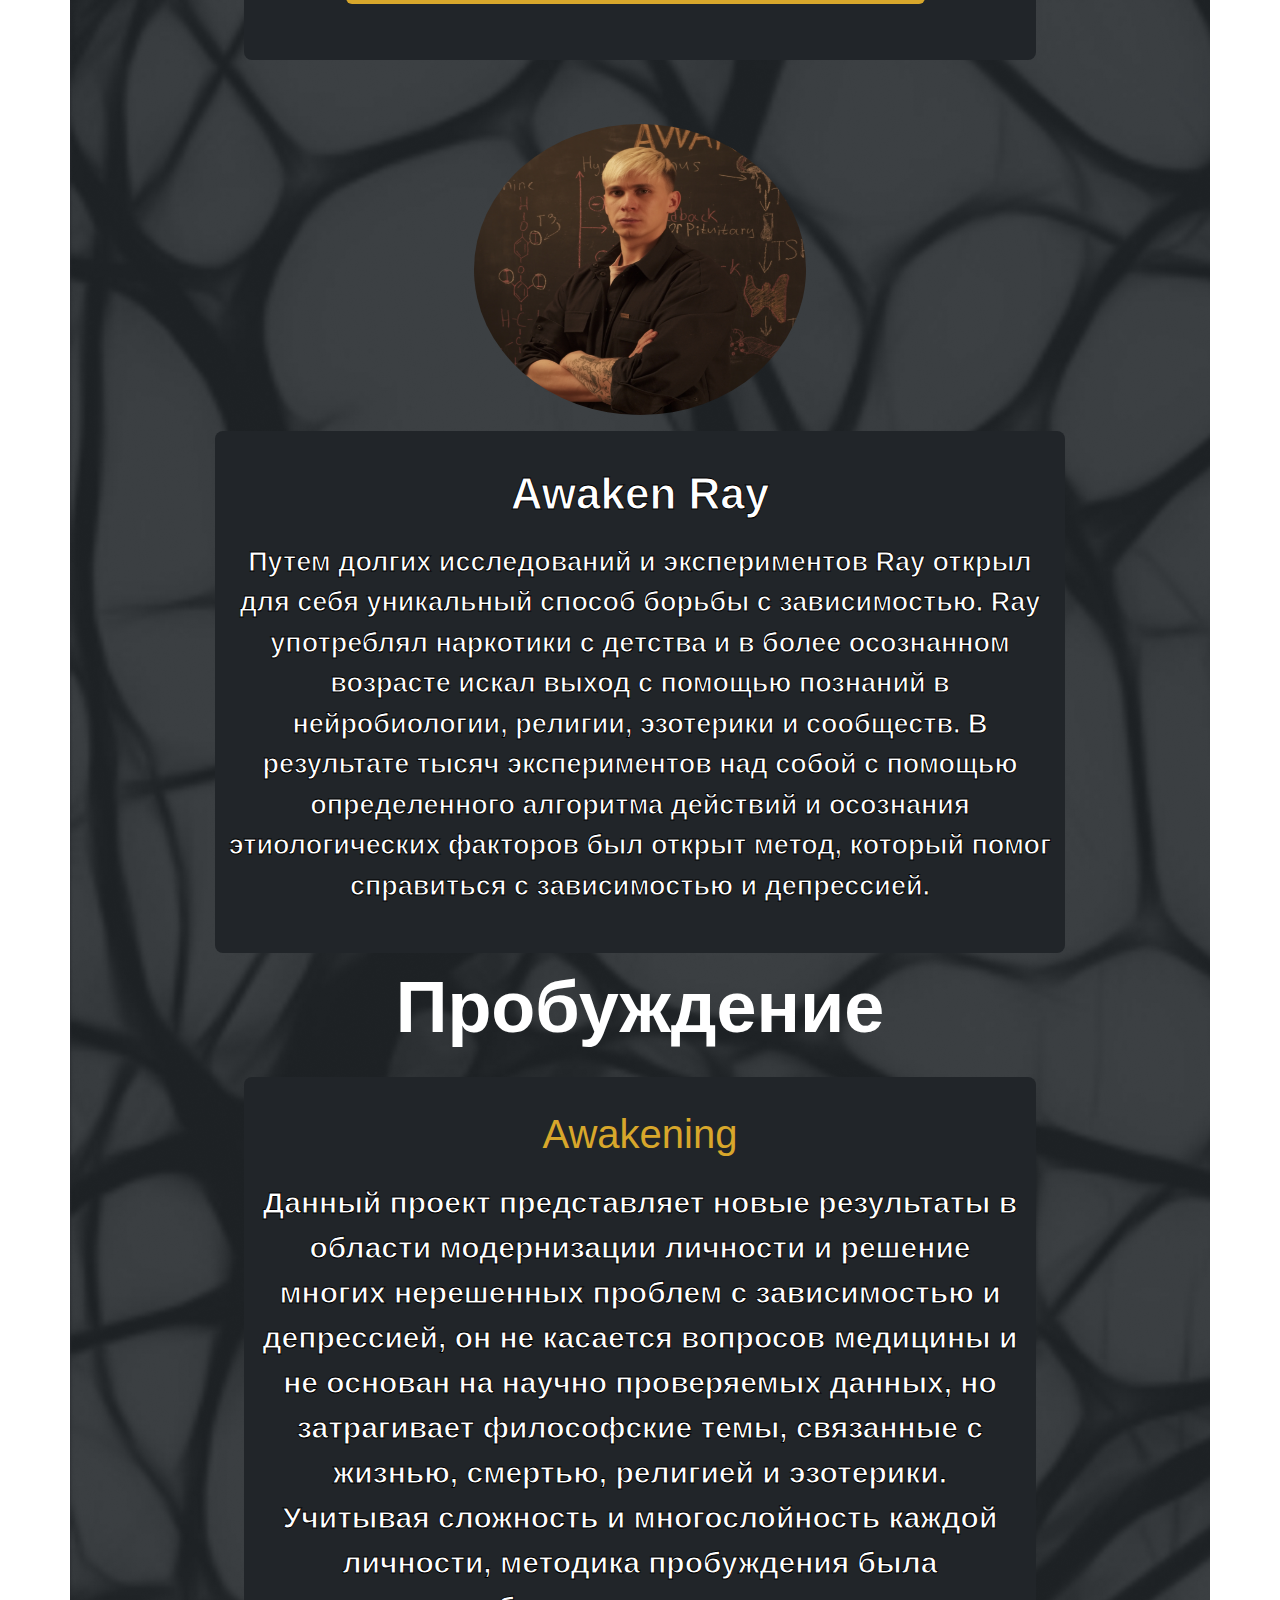
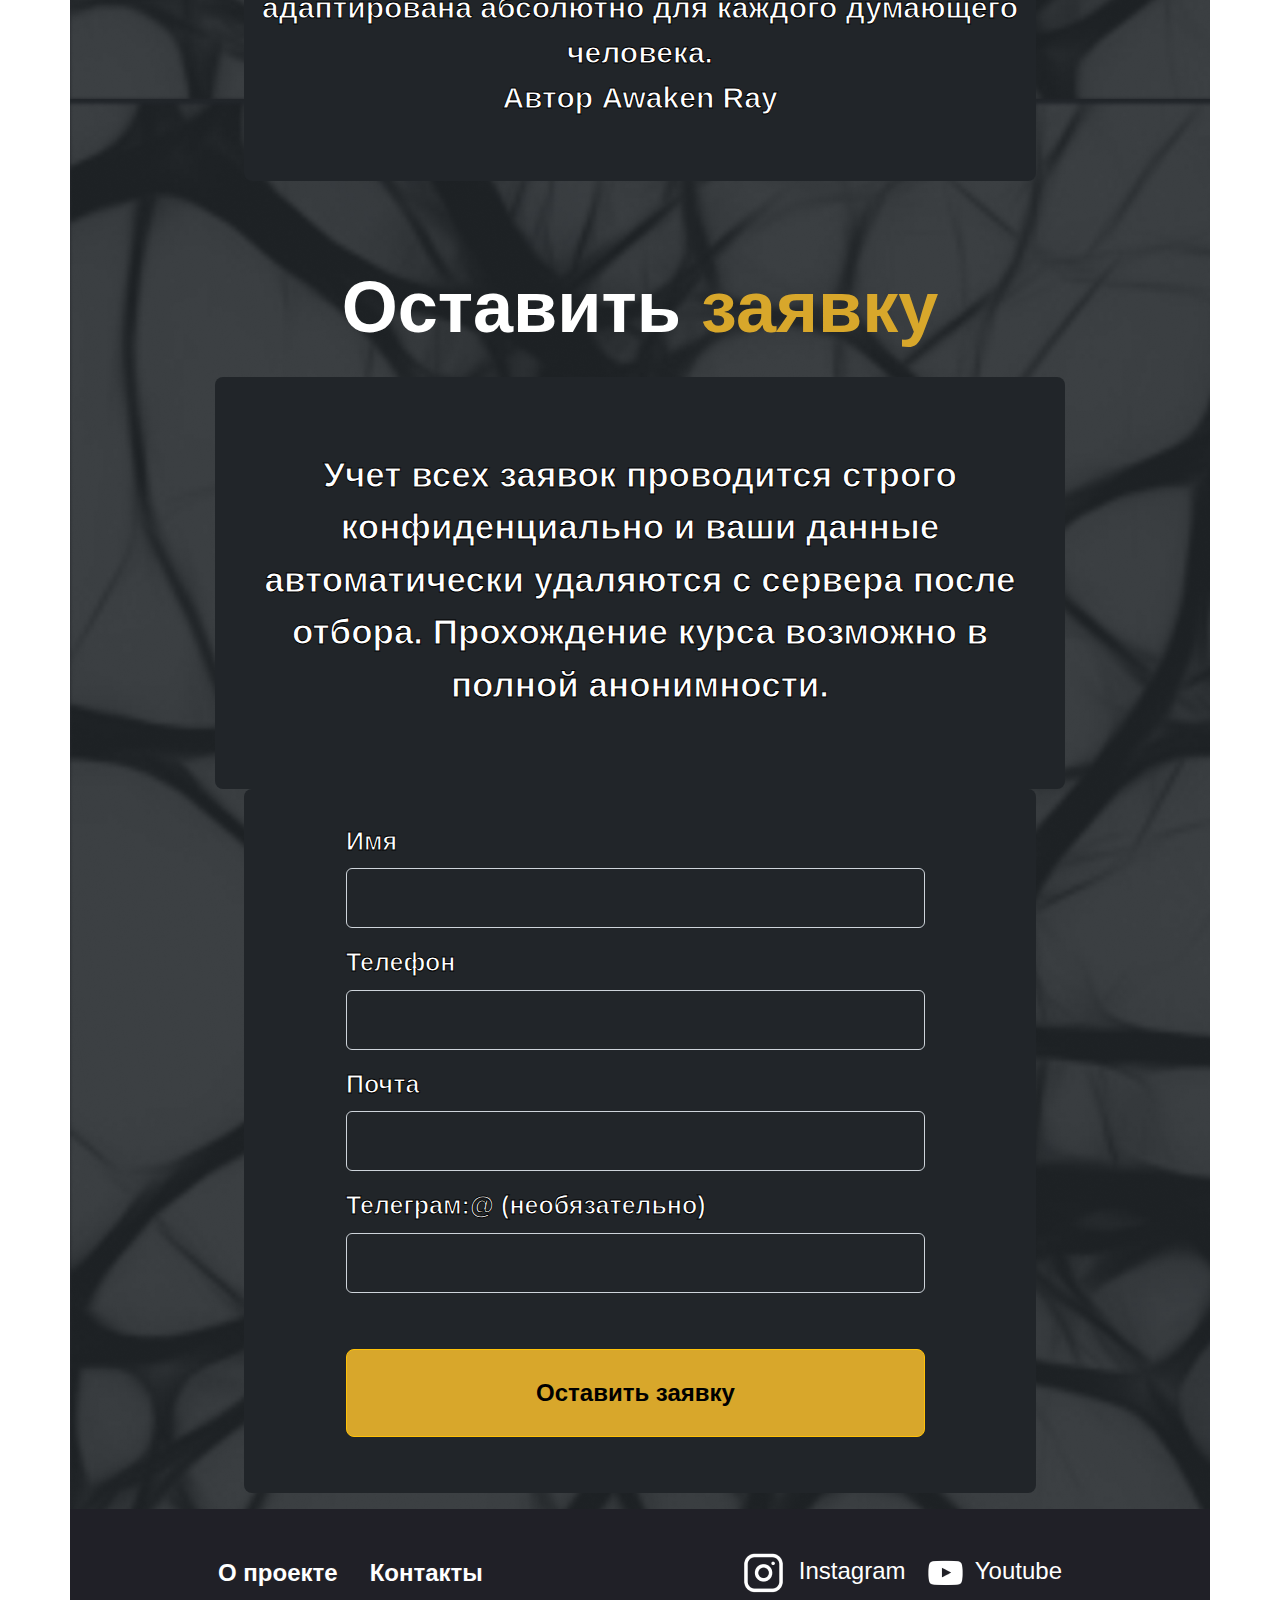
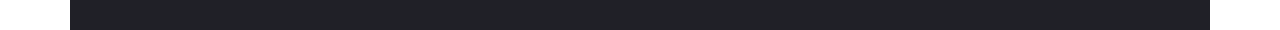
==== commit 1552089f: "contact done" ====
--- a/index.html
+++ b/index.html
@@ -125,8 +125,8 @@
                 <a href="/awakening.html"><img src="img/awakening.png" alt="mentor" width="377" height="537"></a>
             </div>
             <div class="col txt-courses">
-                <p class="fs-3 text-center text-white">CONTACT</p>
-                <img src="img/contact.png" alt="mentor" width="377" height="537">
+                <a href="/contact.html"><p>CONTACT</p></a>
+                <a href="/contact.html"><img src="img/contact.png" alt="mentor" width="377" height="537"></a>
             </div>
             <div class="col txt-courses">
                 <p class="fs-3 text-center text-white">CONNECTION</p>
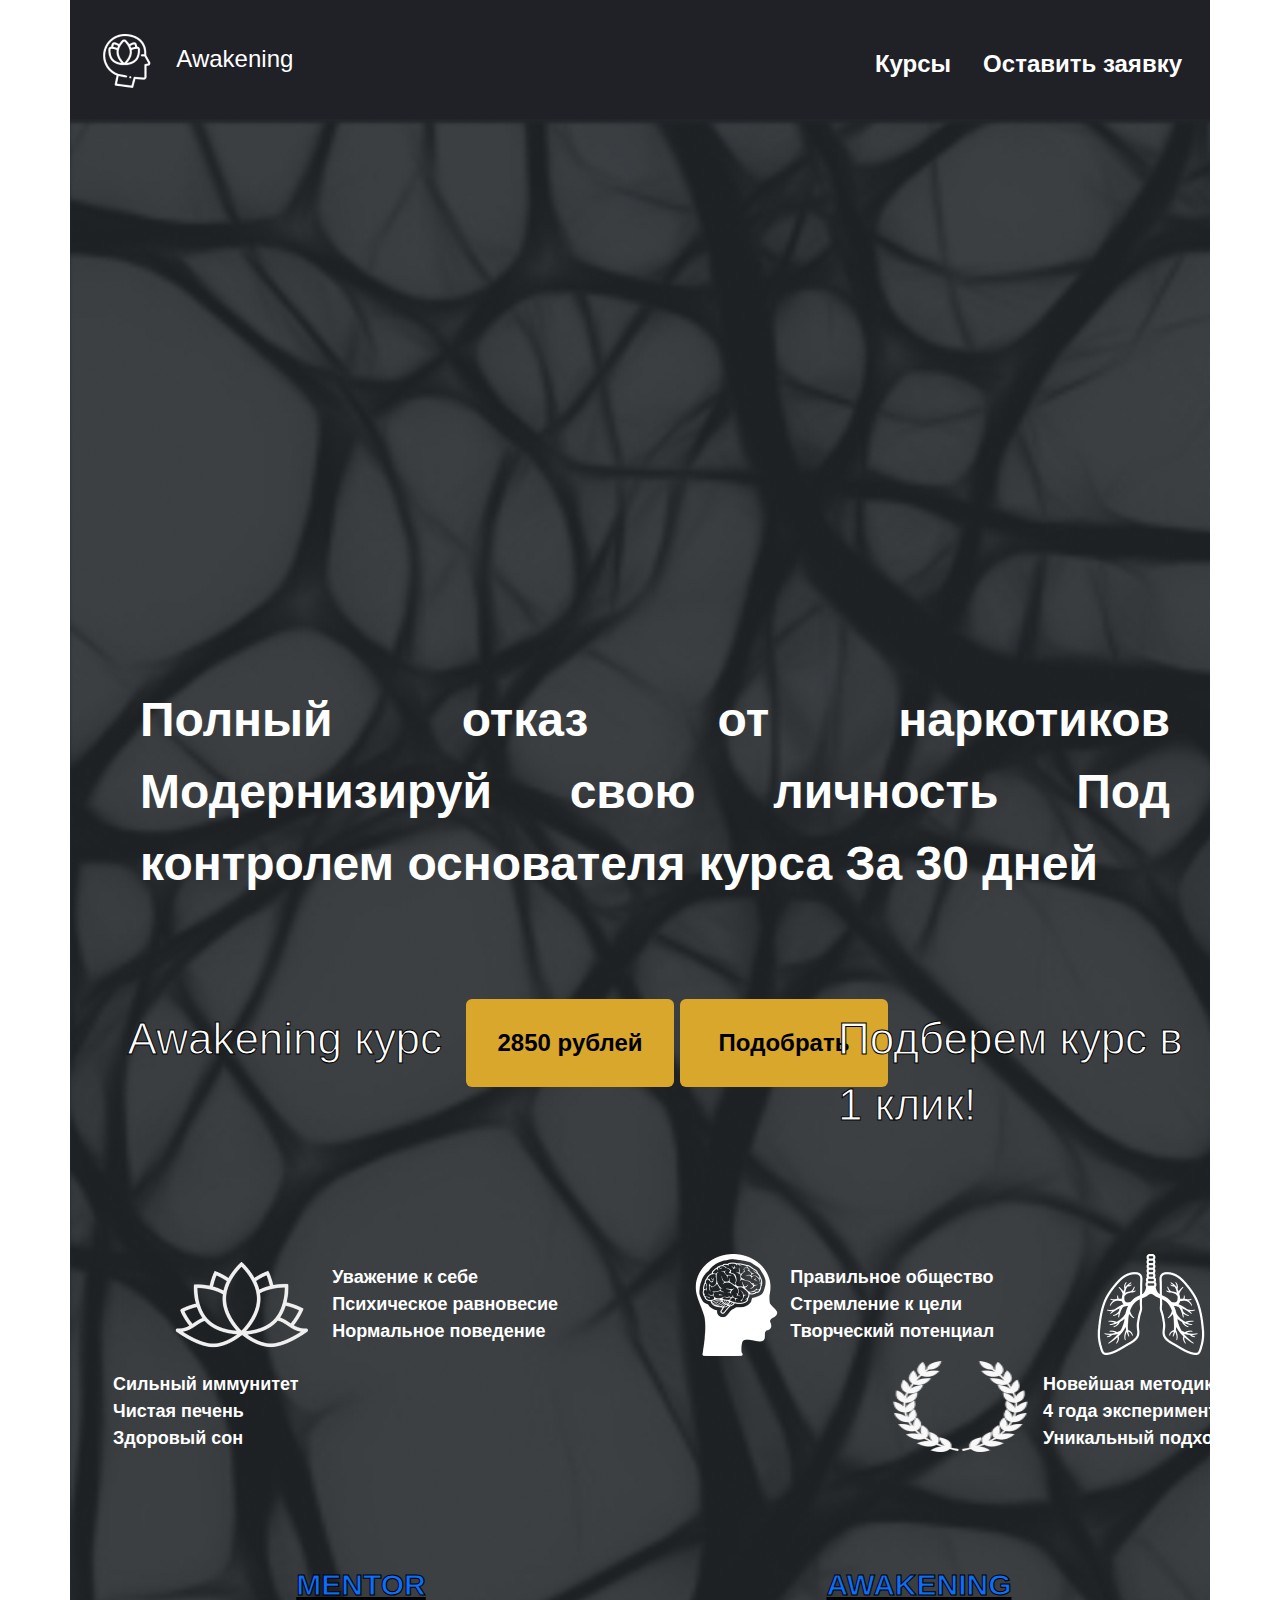
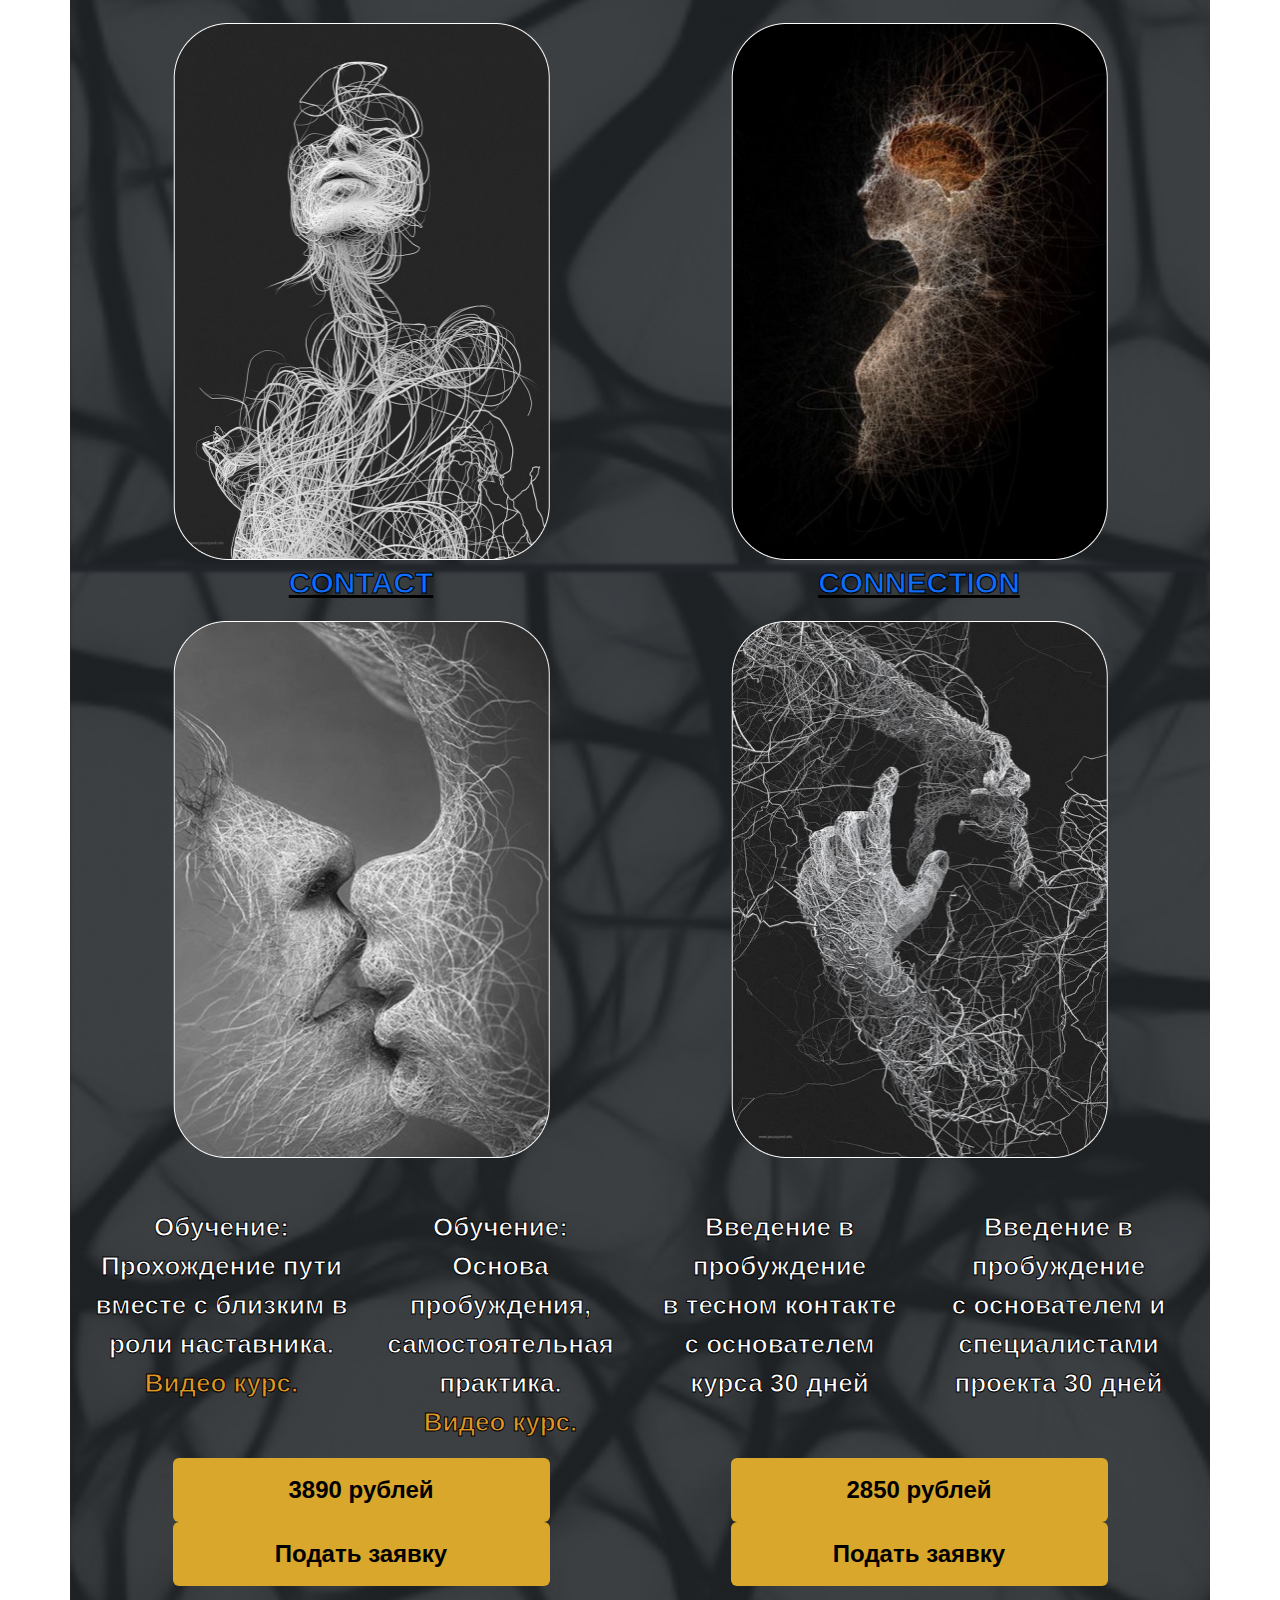
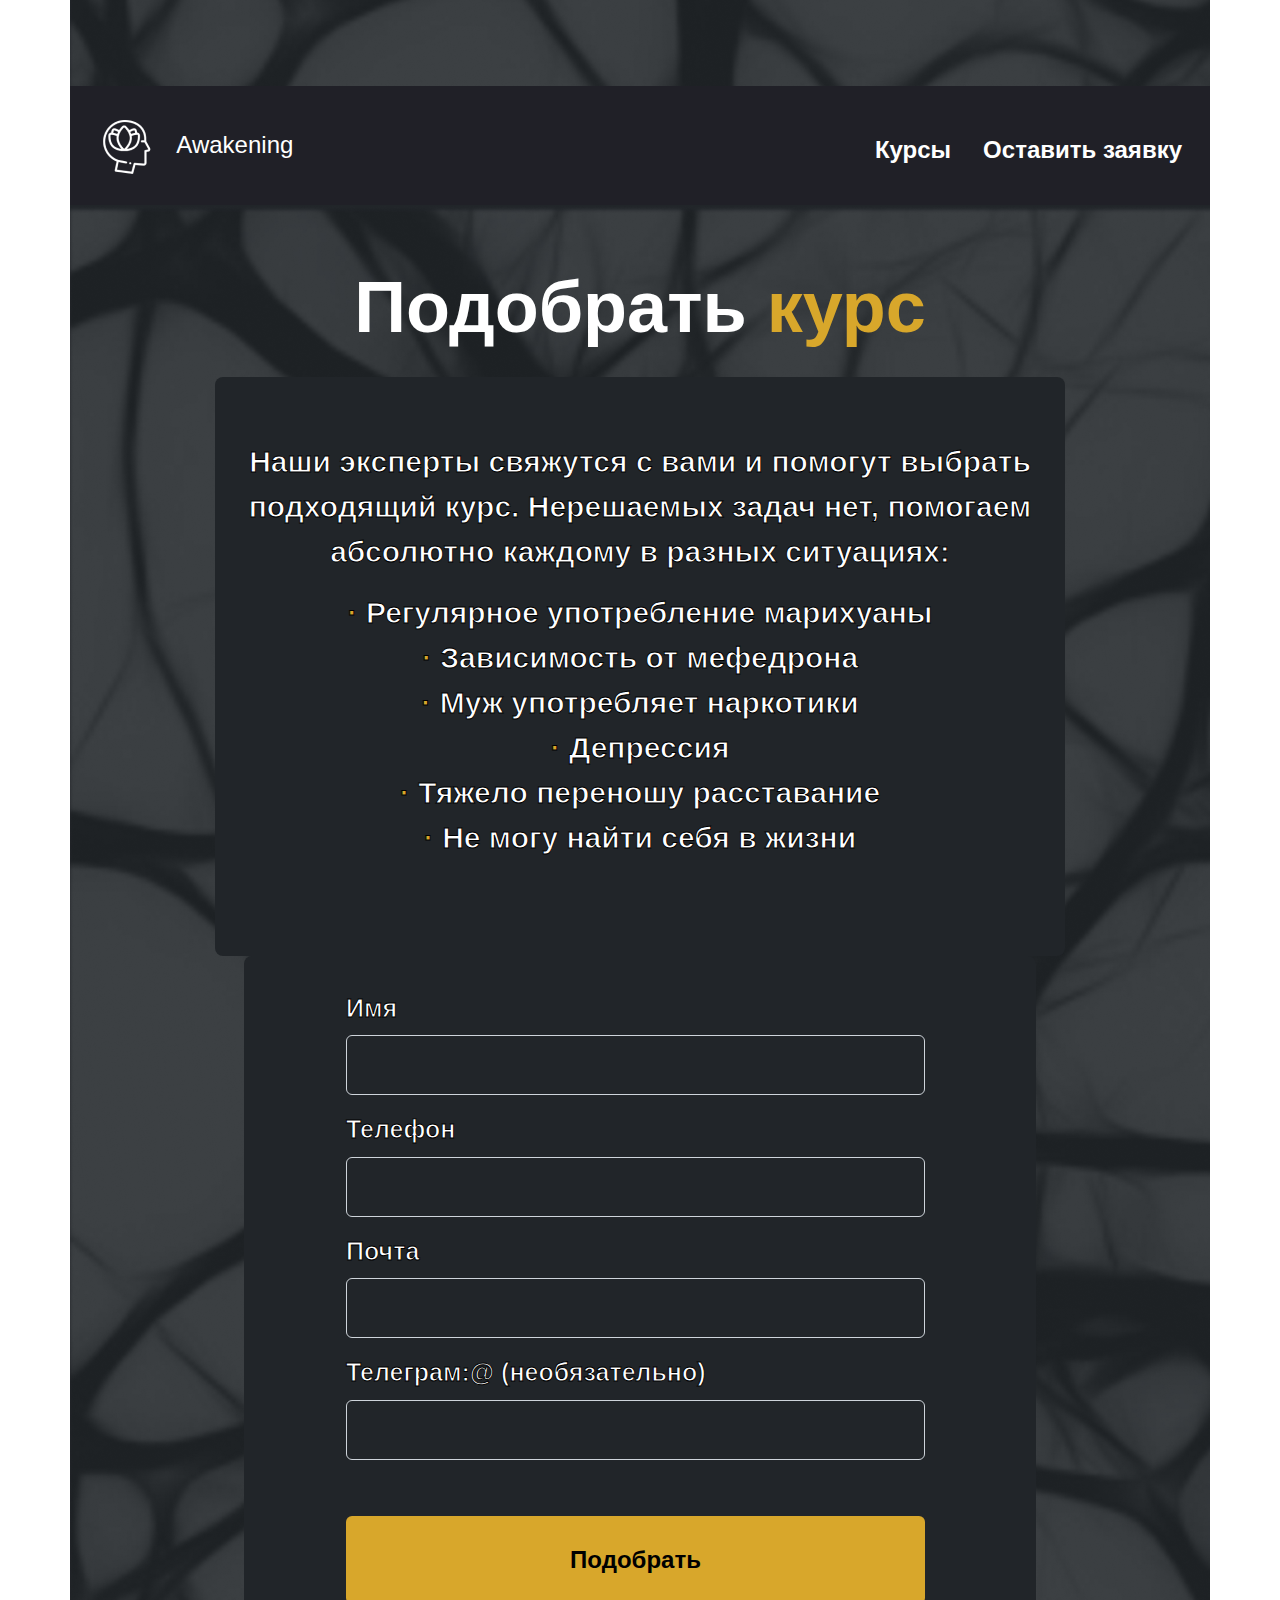
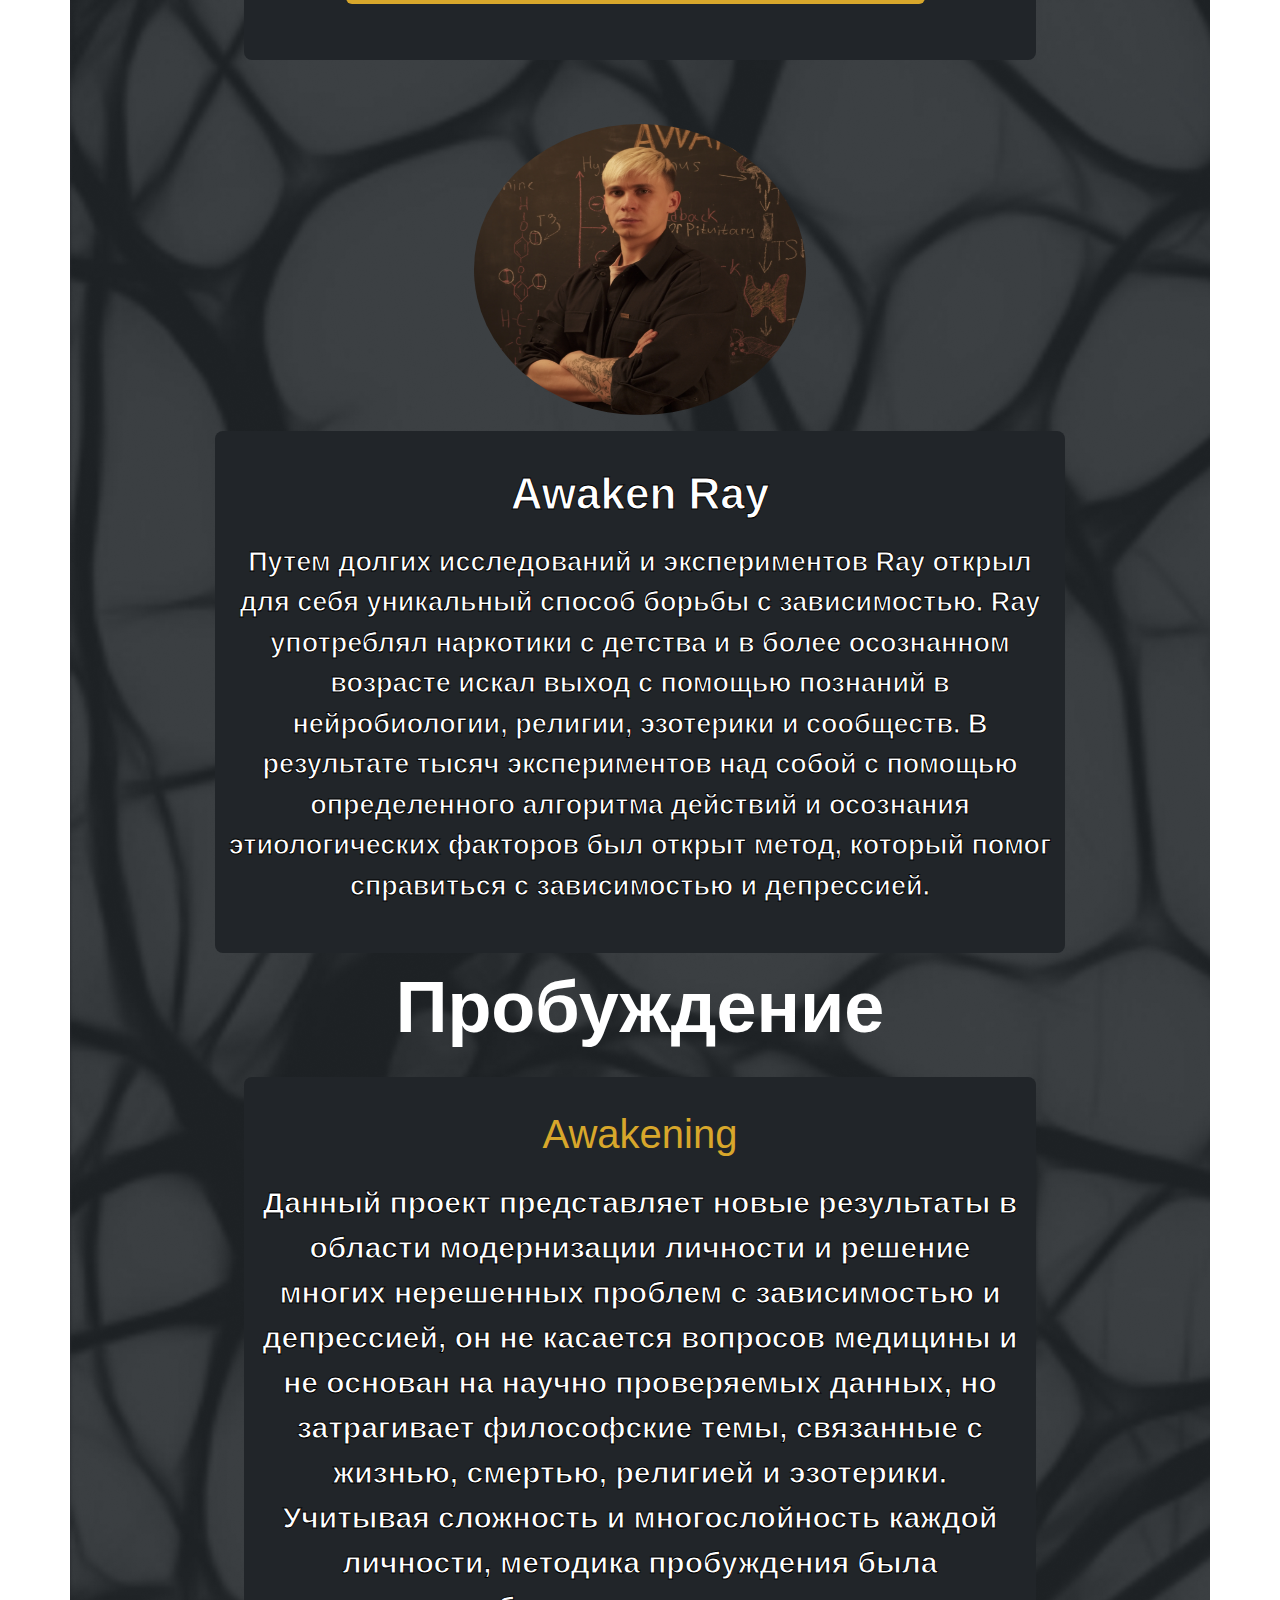
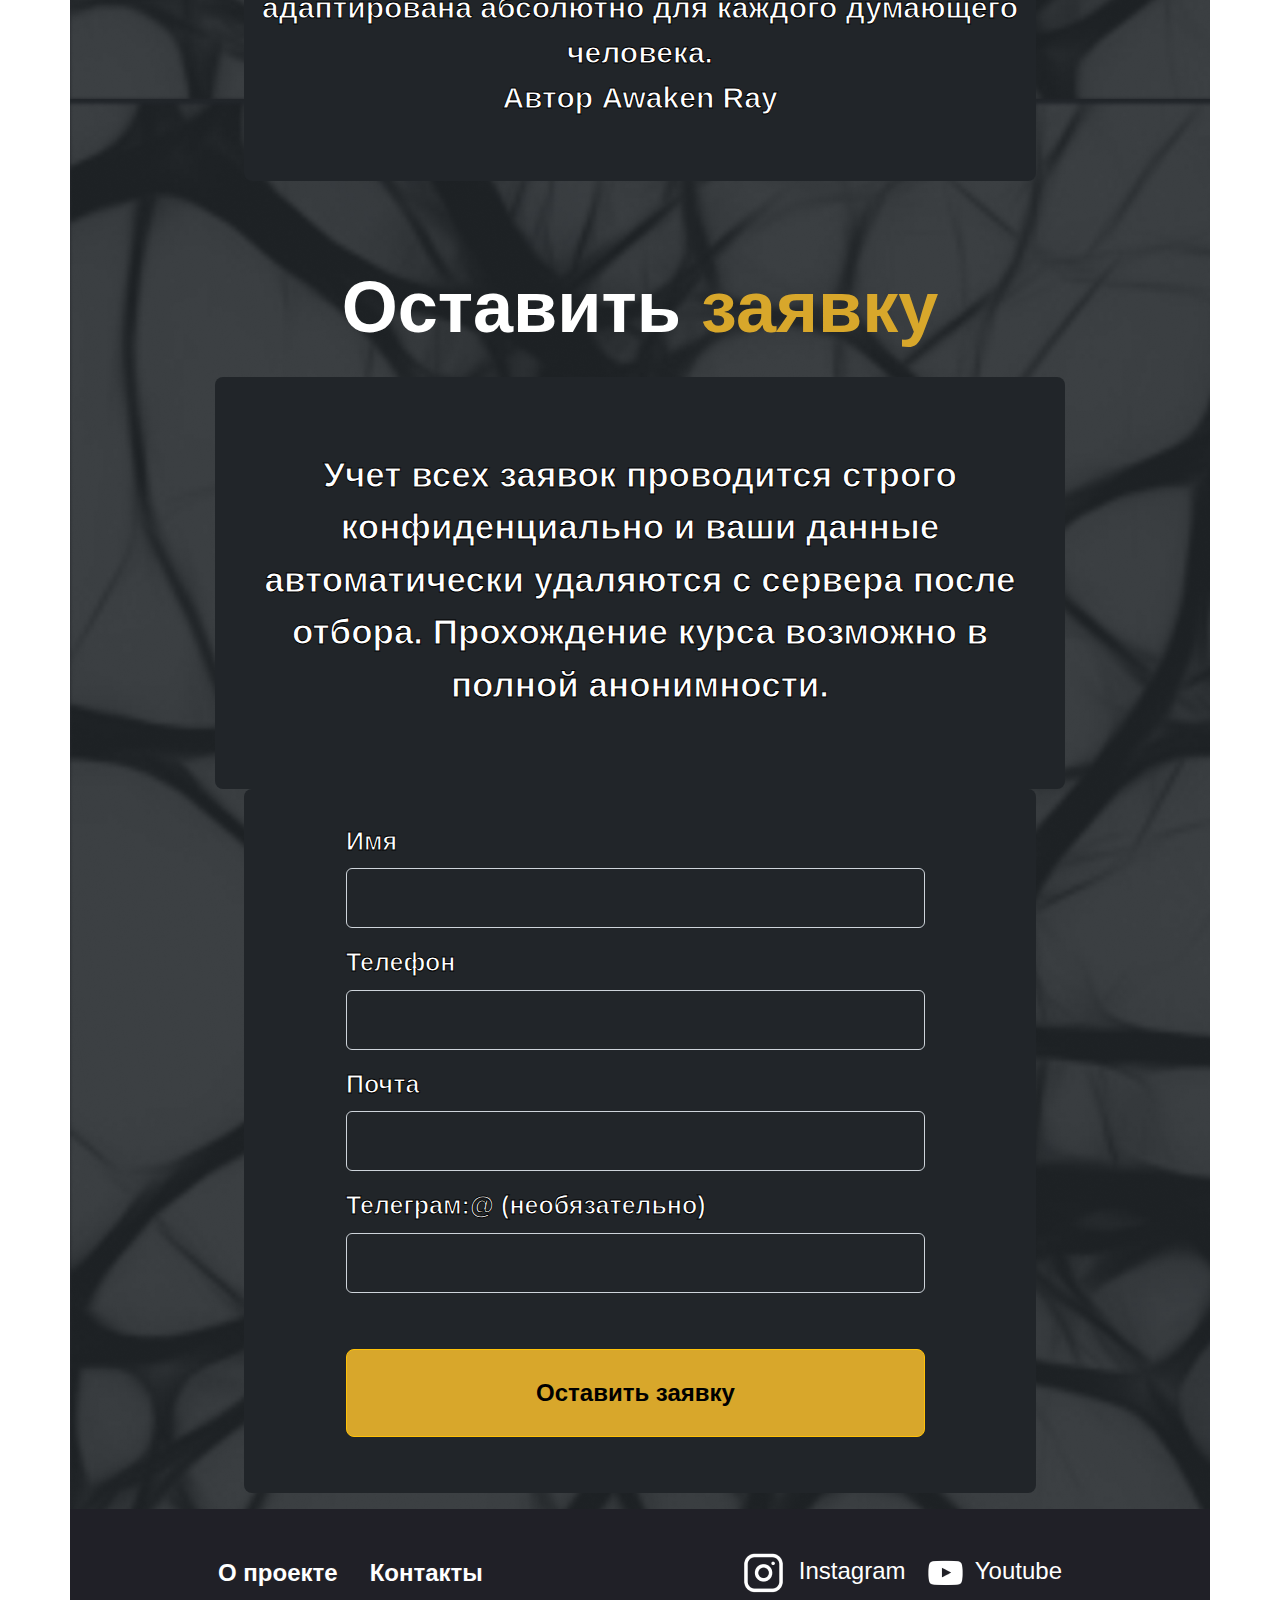
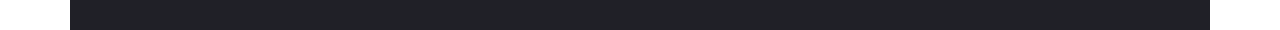
==== commit 56a36c84: "connection done" ====
--- a/index.html
+++ b/index.html
@@ -129,8 +129,8 @@
                 <a href="/contact.html"><img src="img/contact.png" alt="mentor" width="377" height="537"></a>
             </div>
             <div class="col txt-courses">
-                <p class="fs-3 text-center text-white">CONNECTION</p>
-                <img src="img/connection.png" alt="mentor" width="377" height="537">
+                <a href="/connection.html"><p>CONNECTION</p></a>
+                <a href="/connection.html"><img src="img/connection.png" alt="mentor" width="377" height="537"></a>
             </div>
         </div>
         <div class="row">
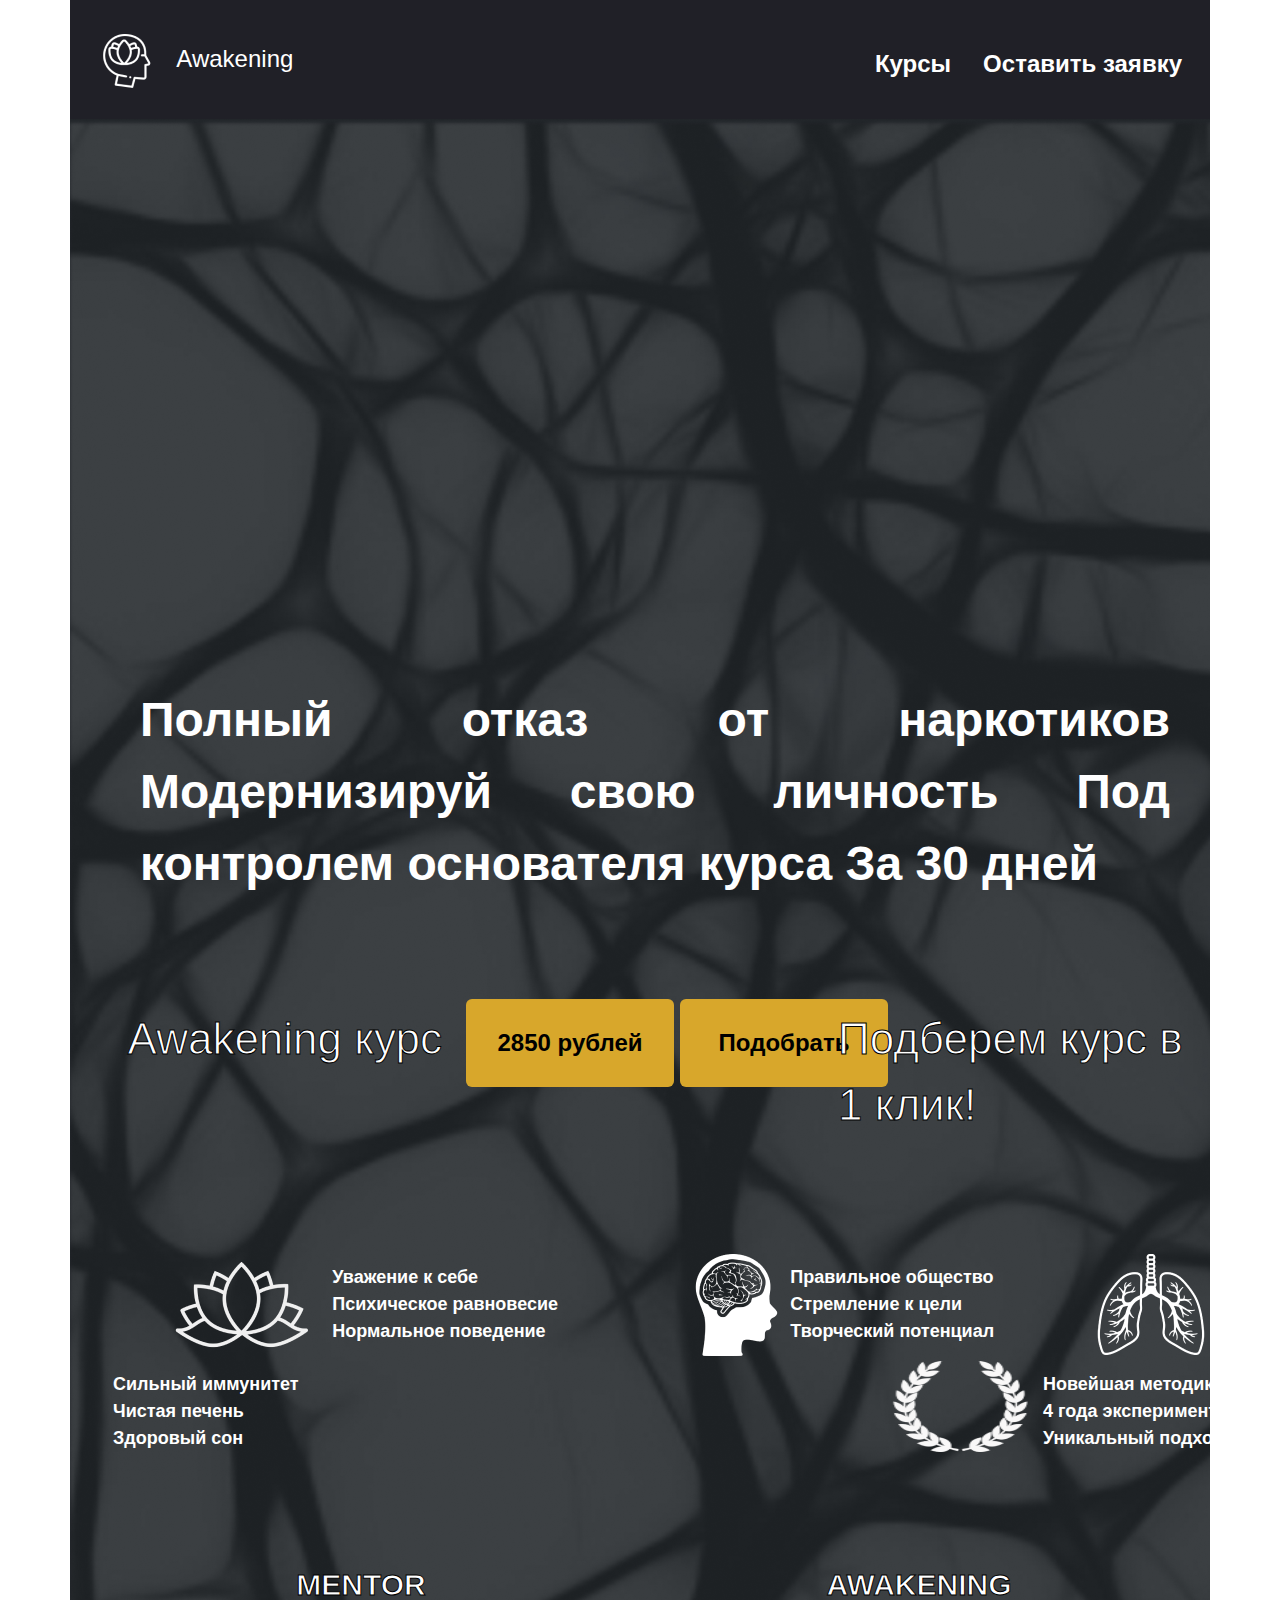
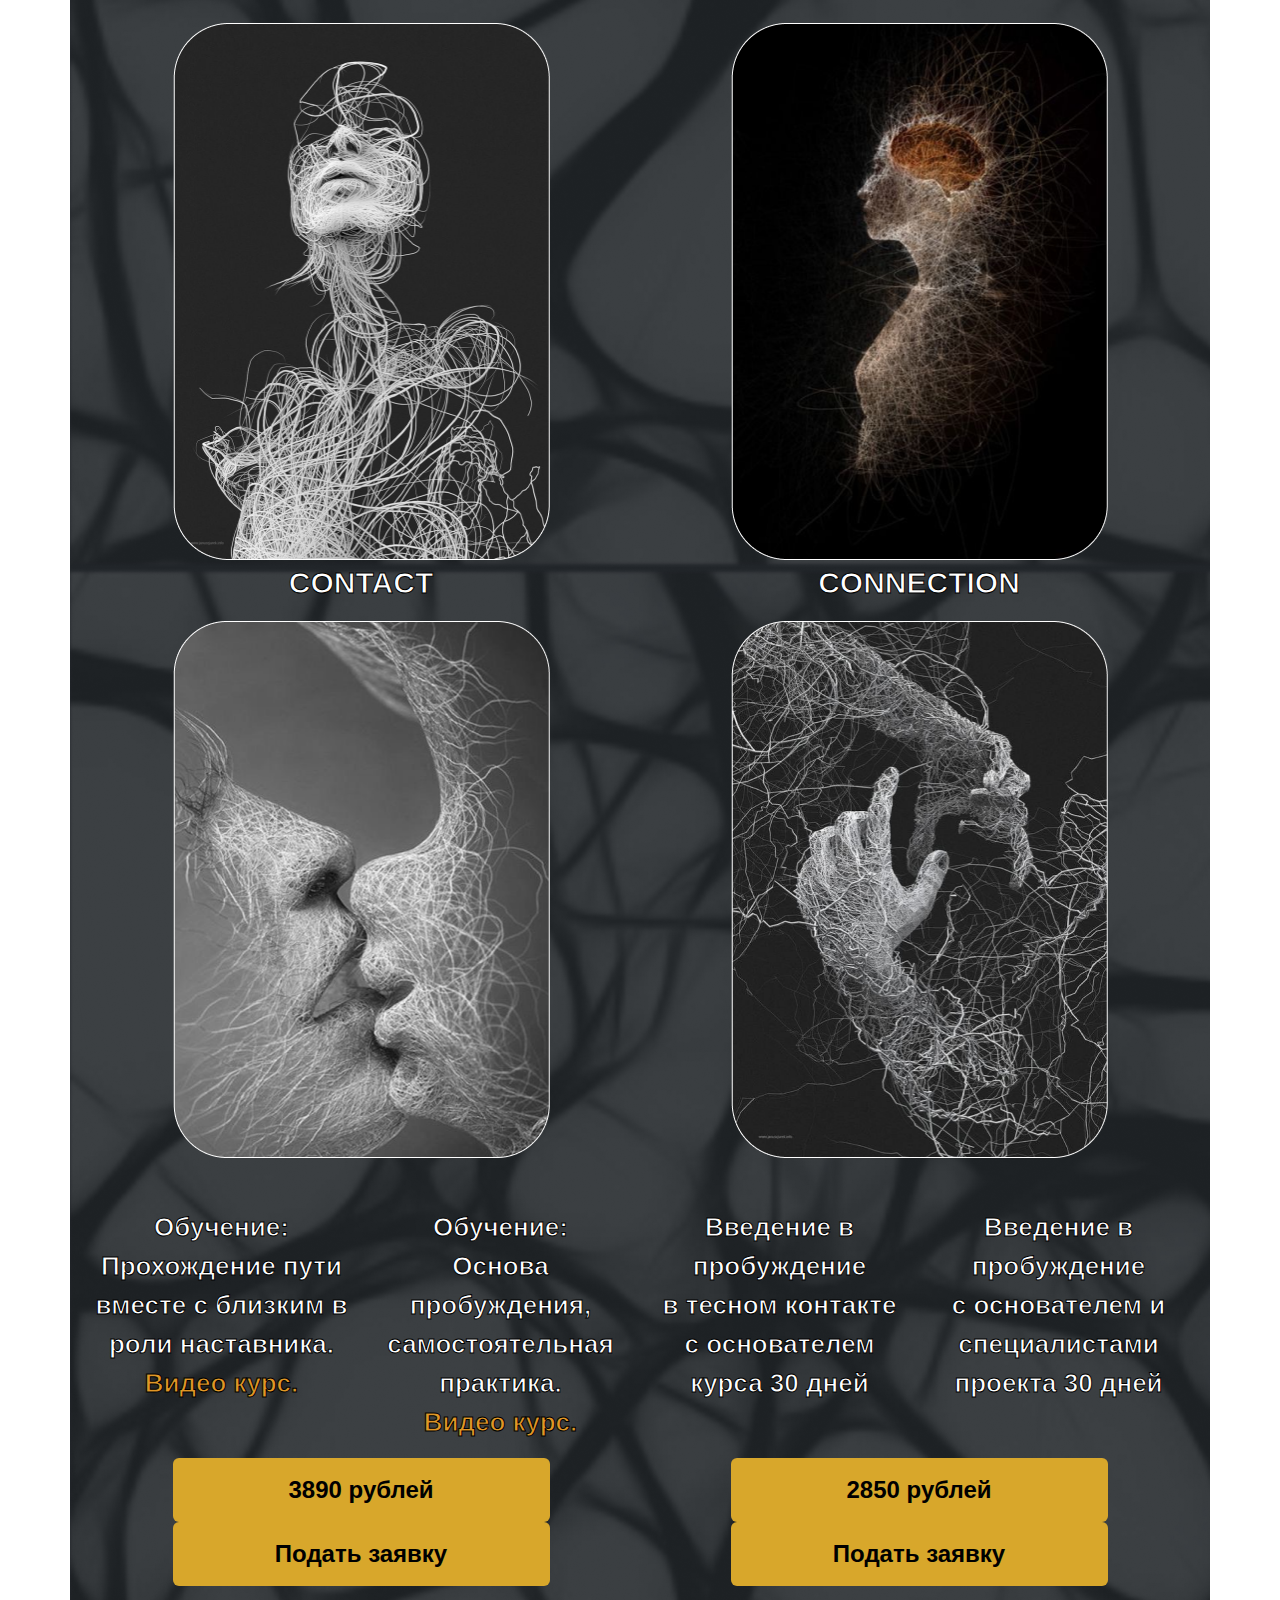
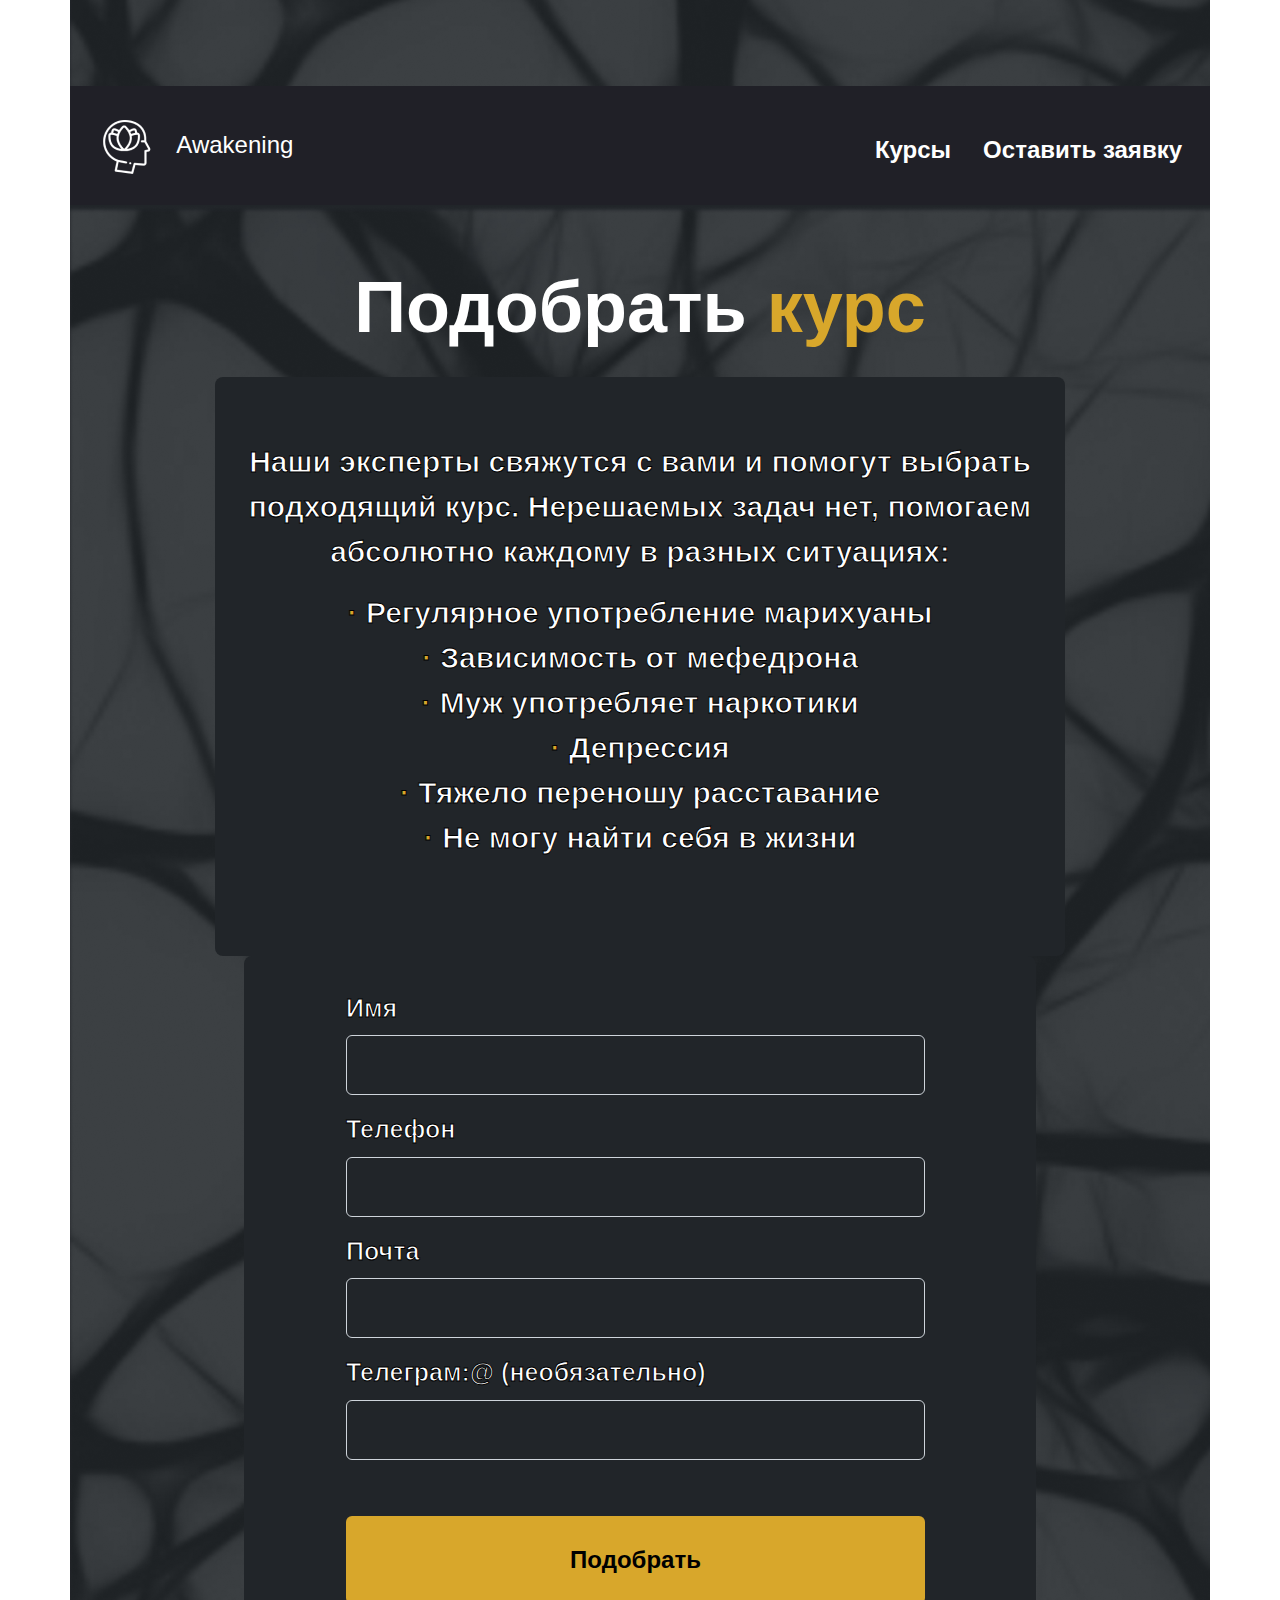
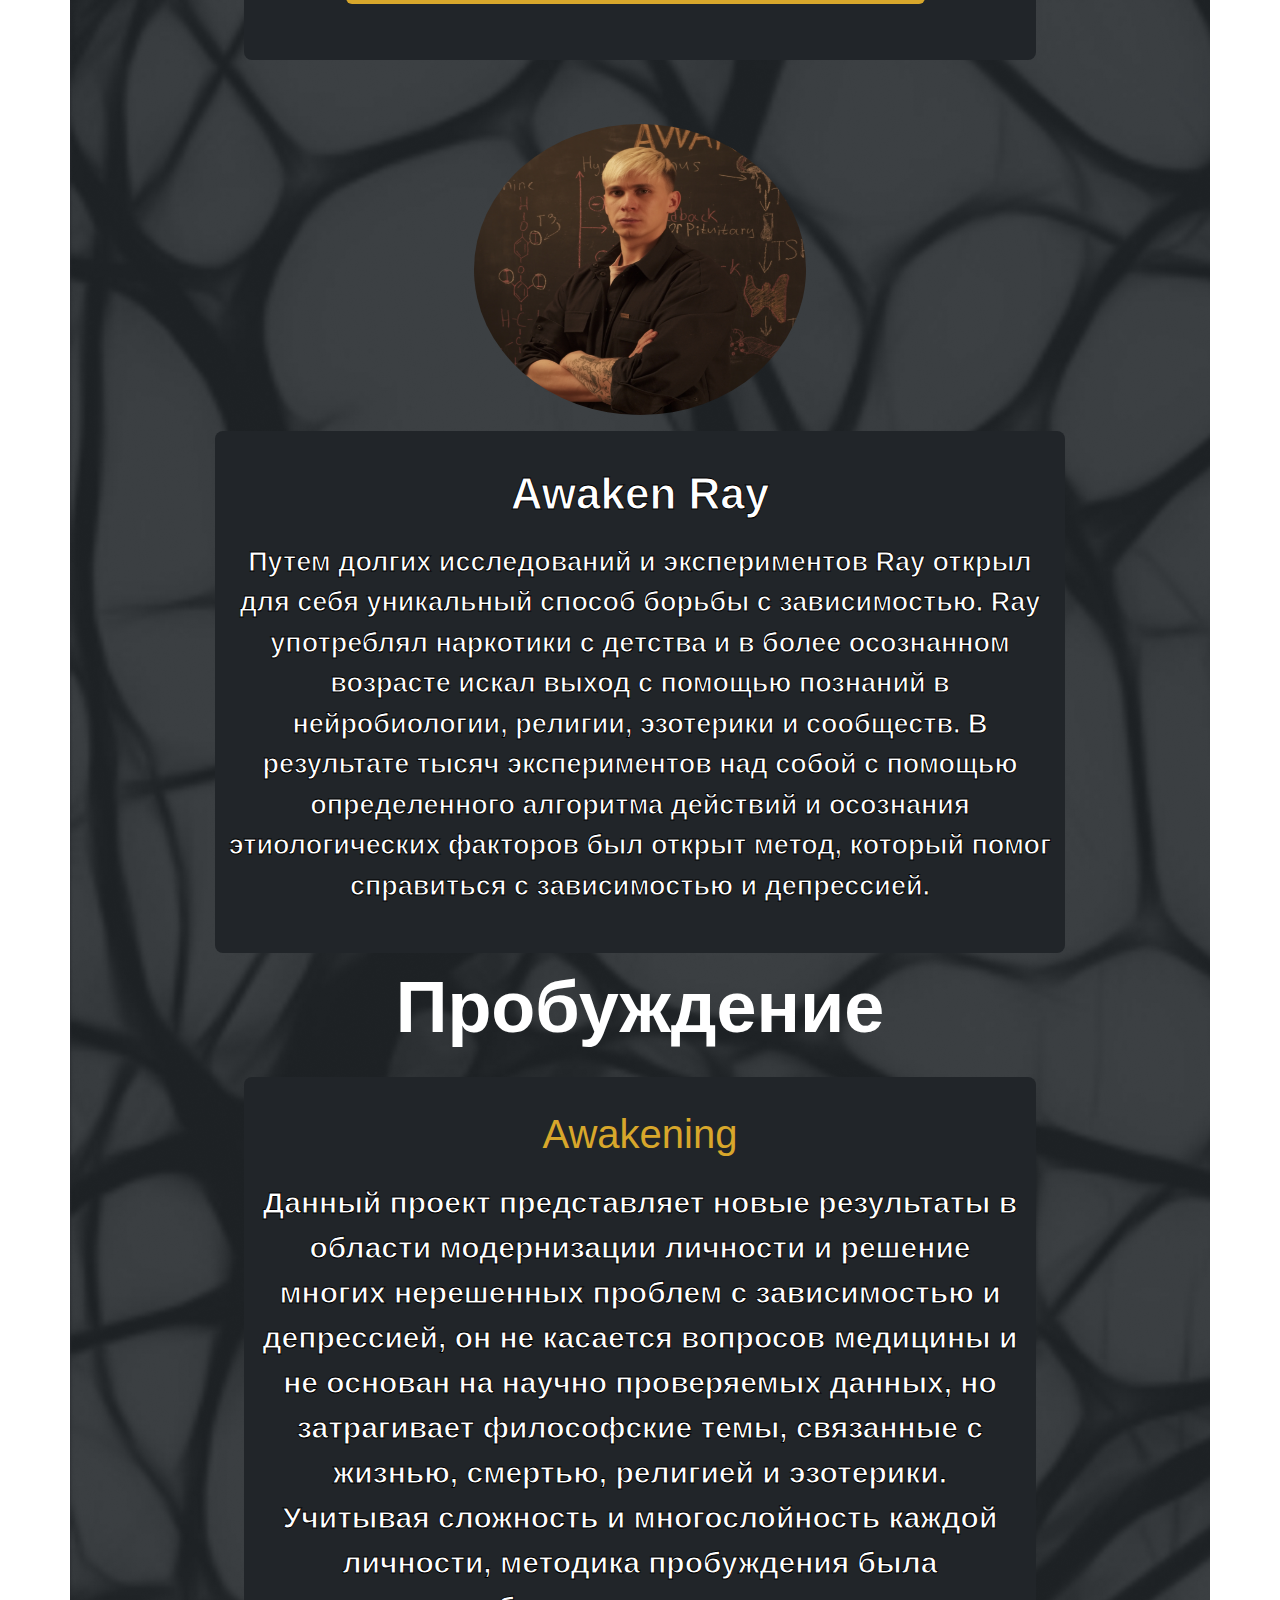
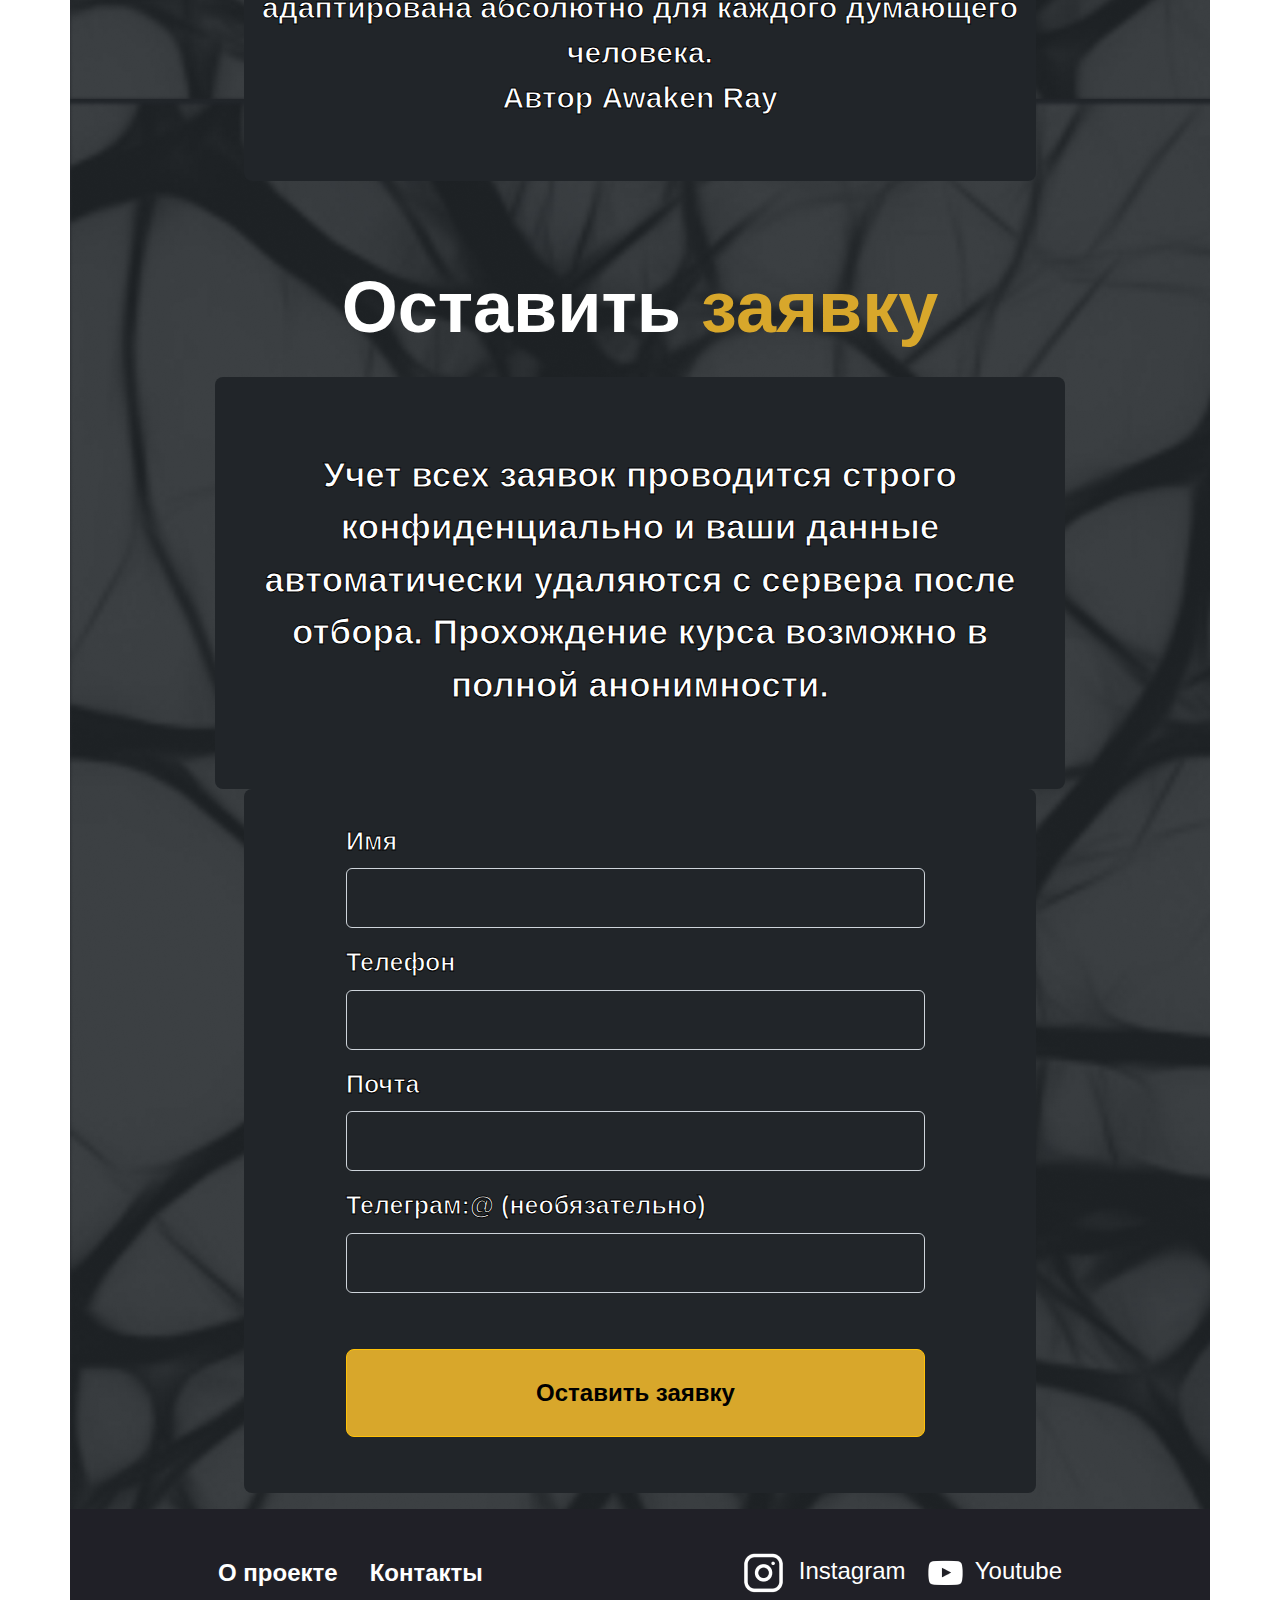
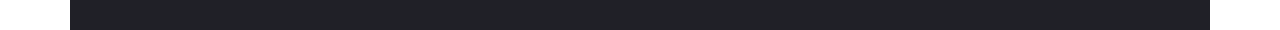
==== commit 30ae43ef: "ALL DONE no Yokassa" ====
--- a/index.html
+++ b/index.html
@@ -3,7 +3,6 @@
 <head>
     <meta charset="UTF-8">
     <meta http-equiv="X-UA-Compatible" content="IE=edge">
-    <meta name="viewport" content="width=device-width, initial-scale=1.0">
     <!--FONTS BEGIN-->
     <link href="https://fonts.google.com/share?selection.family=PT%20Sans%20Caption:wght@400;700" rel="stylesheet">
     <link href="https://fonts.google.com/share?selection.family=Poppins:ital,wght@0,100;0,200;0,300;0,400;0,500;0,600;0,700;0,800;0,900;1,100;1,200;1,300;1,400;1,500;1,600;1,700;1,800;1,900" rel="stylesheet">
@@ -117,19 +116,19 @@
     <div class="container cont-two">
         <div class="row">
             <div class="col txt-courses" id="courses">
-                <a href="/mentor.html"><p>MENTOR</p></a>
+                <a class="txt-courses-link" href="/mentor.html"><p>MENTOR</p></a>
                 <a href="/mentor.html"><img src="img/mentor.png" alt="mentor" width="377" height="537"></a>
             </div>
             <div class="col txt-courses">
-                <a href="/awakening.html"><p>AWAKENING</p></a>
+                <a class="txt-courses-link" href="/awakening.html"><p>AWAKENING</p></a>
                 <a href="/awakening.html"><img src="img/awakening.png" alt="mentor" width="377" height="537"></a>
             </div>
             <div class="col txt-courses">
-                <a href="/contact.html"><p>CONTACT</p></a>
+                <a class="txt-courses-link" href="/contact.html"><p>CONTACT</p></a>
                 <a href="/contact.html"><img src="img/contact.png" alt="mentor" width="377" height="537"></a>
             </div>
             <div class="col txt-courses">
-                <a href="/connection.html"><p>CONNECTION</p></a>
+                <a class="txt-courses-link" href="/connection.html"><p>CONNECTION</p></a>
                 <a href="/connection.html"><img src="img/connection.png" alt="mentor" width="377" height="537"></a>
             </div>
         </div>
@@ -263,7 +262,7 @@
                 </div>
             </div>
             <div class="col">
-                <p class="txt-probujdenie text-center text-white">Пробуждение</p>
+                <p class="txt-probujdenie text-center text-white" id="o_proekte">Пробуждение</p>
                 <div class="container bg-awakening-txt bg-dark rounded-3">
                     <p class="txt-awakening text-center">Awakening</p>
                     <p class="txt-awakening-end text-center text-white"> Данный проект представляет новые результаты в области модернизации личности и решение многих 
@@ -321,10 +320,10 @@
                     <nav class="navbar">
                         <ul class="nav nav-fonts-footer justify-content-start">
                             <li class="nav-item">
-                                <a class="nav-link" href="#courses">О проекте</a>
+                                <a class="nav-link" href="#o_proekte">О проекте</a>
                             </li>
                             <li class="nav-item">
-                                <a class="nav-link" href="#zayavka">Контакты</a>
+                                <a class="nav-link" href="#contact">Контакты</a>
                             </li>
                         </ul>
                         <ul class="nav footer-style justify-content-end">
@@ -343,6 +342,42 @@
         </div>
     </header>
     <!--FOOTER END-->
+    <div class="dm-overlay" id="contact">
+        <div class="dm-table">
+            <div class="dm-cell">
+                <div class="dm-modal">
+                    <a href="#close" class="close"></a>
+                    <h3 class="txt-modal">Контакты</h3>
+                    <div class="row">
+                        <div class="col">
+                            <ul class="nav modal-style justify-content-start">
+                                <a class="navbar-brand footer-fonts" style="padding-bottom: 20px" href="https://www.instagram.com/awakening.online/" target="_blank">
+                                    <img src="img/insta_cont.png" alt="" width="60" height="60" class="d-inline-block align-text-center">
+                                    Awakening.online
+                                </a>
+                                <a class="navbar-brand footer-fonts" href="https://www.instagram.com/awaken.ray/" target="_blank">
+                                    <img src="img/insta_cont.png" alt="" width="60" height="60" class="d-inline-block align-text-center">
+                                    Awaken.ray
+                                </a>
+                            </ul>
+                        </div>
+                        <div class="col">
+                            <ul class="nav modal-style justify-content-start">
+                                <a class="navbar-brand footer-fonts" style="padding-bottom: 20px" href="https://t.me/awaken_supp" target="_blank">
+                                    <img src="img/telega.png" alt="" width="60" height="60" class="d-inline-block align-text-center">
+                                    @awaken_supp
+                                </a>
+                                <a class="navbar-brand footer-fonts" href="mailto:info@awakening-online.ru" target="_blank">
+                                    <img src="img/pochta.png" alt="" width="60" height="60" class="d-inline-block align-text-center">
+                                    info@awakening-online.ru
+                                </a>
+                            </ul>
+                        </div>
+                    </div>
+                </div>
+            </div>
+        </div>
+    </div>
     <!-- JavaScript Bundle with Popper Bootstrap begin-->
     <script src="js/bootstrap.bundle.min.js"></script>
     <!-- JavaScript Bundle with Popper Bootstrap end-->
--- a/css/main.css
+++ b/css/main.css
@@ -287,4 +287,183 @@
     -webkit-text-stroke: 0px black;
     border-color: #ffd612;
     box-shadow: 0 0 0 0.25rem #D8A72B;
+}
+.txt-courses-link {
+    color: white;
+    text-decoration: none;
+}
+.txt-courses-link:hover {
+    color:#D8A72B;
+}
+
+/* Стили модального окна и содержания 
+-------------------------------------------------------------------------------*/
+ 
+/* слой затемнения */
+ 
+.dm-overlay {
+    position: fixed;
+    top: 0;
+    left: 0;
+    background: rgba(0, 0, 0, 0.65);
+    display: none;
+    overflow: auto;
+    width: 100%;
+    height: 100%;
+    z-index: 1000;
+}
+/* активируем модальное окно */
+ 
+.dm-overlay:target {
+    display: block;
+    -webkit-animation: fade .6s;
+    -moz-animation: fade .6s;
+    animation: fade .6s;
+}
+/* блочная таблица */
+ 
+.dm-table {
+    display: table;
+    width: 100%;
+    height: 100%;
+}
+/* ячейка блочной таблицы */
+ 
+.dm-cell {
+    display: table-cell;
+    padding: 0 1em;
+    vertical-align: middle;
+    text-align: center;
+}
+/* модальный блок */
+ 
+.dm-modal {
+    display: inline-block;
+    padding: 20px;
+    max-width: 50em;
+    background: #565758;
+    -webkit-box-shadow: 0px 15px 20px rgba(0, 0, 0, 0.22), 0px 19px 60px rgba(0, 0, 0, 0.3);
+    -moz-box-shadow: 0px 15px 20px rgba(0, 0, 0, 0.22), 0px 19px 60px rgba(0, 0, 0, 0.3);
+    box-shadow: 0px 15px 20px rgba(0, 0, 0, 0.22), 0px 19px 60px rgba(0, 0, 0, 0.3);
+    color: #cfd8dc;
+    text-align: left;
+}
+/* изображения в модальном окне */
+ 
+.dm-modal img {
+    height: auto;
+}
+/* миниатюры изображений */
+ 
+.pl-left,
+.pl-right {
+    width: 25%;
+    height: auto;
+}
+/* миниатюра справа */
+ 
+.pl-right {
+    float: right;
+    margin: 5px 0 5px 15px;
+}
+/* миниатюра слева */
+ 
+.pl-left {
+    float: left;
+    margin: 5px 15px 5px 0;
+}
+/* встраиваемое видео в модальном окне */
+ 
+.video {
+    position: relative;
+    overflow: hidden;
+    padding-bottom: 56.25%;
+    height: 0;
+}
+.video iframe,
+.video object,
+.video embed {
+    position: absolute;
+    top: 0;
+    left: 0;
+    width: 100%;
+    height: 100%;
+}
+/* рисуем кнопарь закрытия */
+ 
+.close {
+    z-index: 9999;
+    float: right;
+    width: 30px;
+    height: 30px;
+    color: #cfd8dc;
+    text-align: center;
+    text-decoration: none;
+    line-height: 26px;
+    cursor: pointer;
+}
+.close:after {
+    display: block;
+    border: 2px solid #cfd8dc;
+    -webkit-border-radius: 50%;
+    -moz-border-radius: 50%;
+    border-radius: 50%;
+    content: 'X';
+    -webkit-transition: all 0.6s;
+    -moz-transition: all 0.6s;
+    transition: all 0.6s;
+    -webkit-transform: scale(0.85);
+    -moz-transform: scale(0.85);
+    -ms-transform: scale(0.85);
+    transform: scale(0.85);
+}
+/* кнопка закрытия при наведении */
+ 
+.close:hover:after {
+    border-color: #fff;
+    color: #fff;
+    -webkit-transform: scale(1);
+    -moz-transform: scale(1);
+    -ms-transform: scale(1);
+    transform: scale(1);
+}
+/* варианты фонвой заливки модального блока */
+ 
+.green {
+    background: #388e3c!important;
+}
+.cyan {
+    background: #0097a7!important;
+}
+.teal {
+    background: #00796b!important;
+}
+/* движуха при появлении блоков с содержанием */
+ 
+@-moz-keyframes fade {
+    from {
+        opacity: 0;
+    }
+    to {
+        opacity: 1
+    }
+}
+@-webkit-keyframes fade {
+    from {
+        opacity: 0;
+    }
+    to {
+        opacity: 1
+    }
+}
+@keyframes fade {
+    from {
+        opacity: 0;
+    }
+    to {
+        opacity: 1
+    }
+}
+.txt-modal {
+    color: white;
 }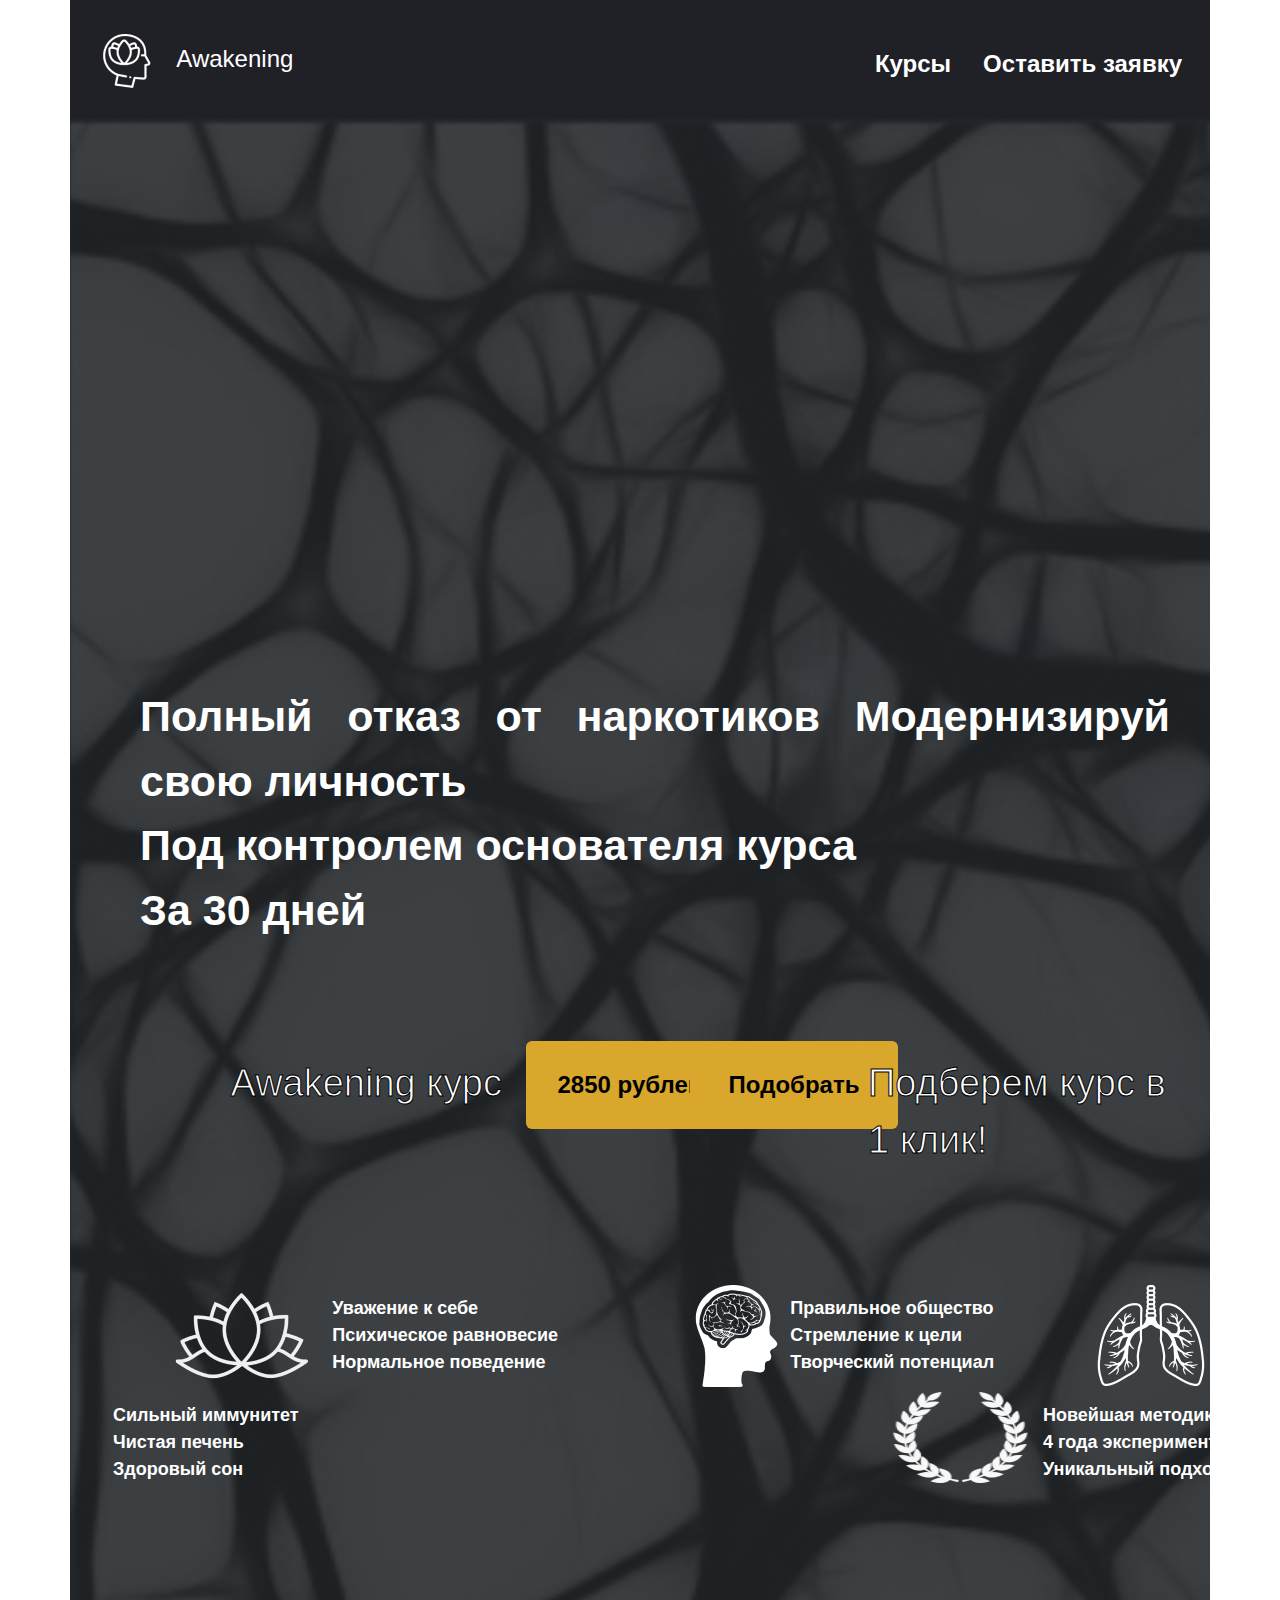
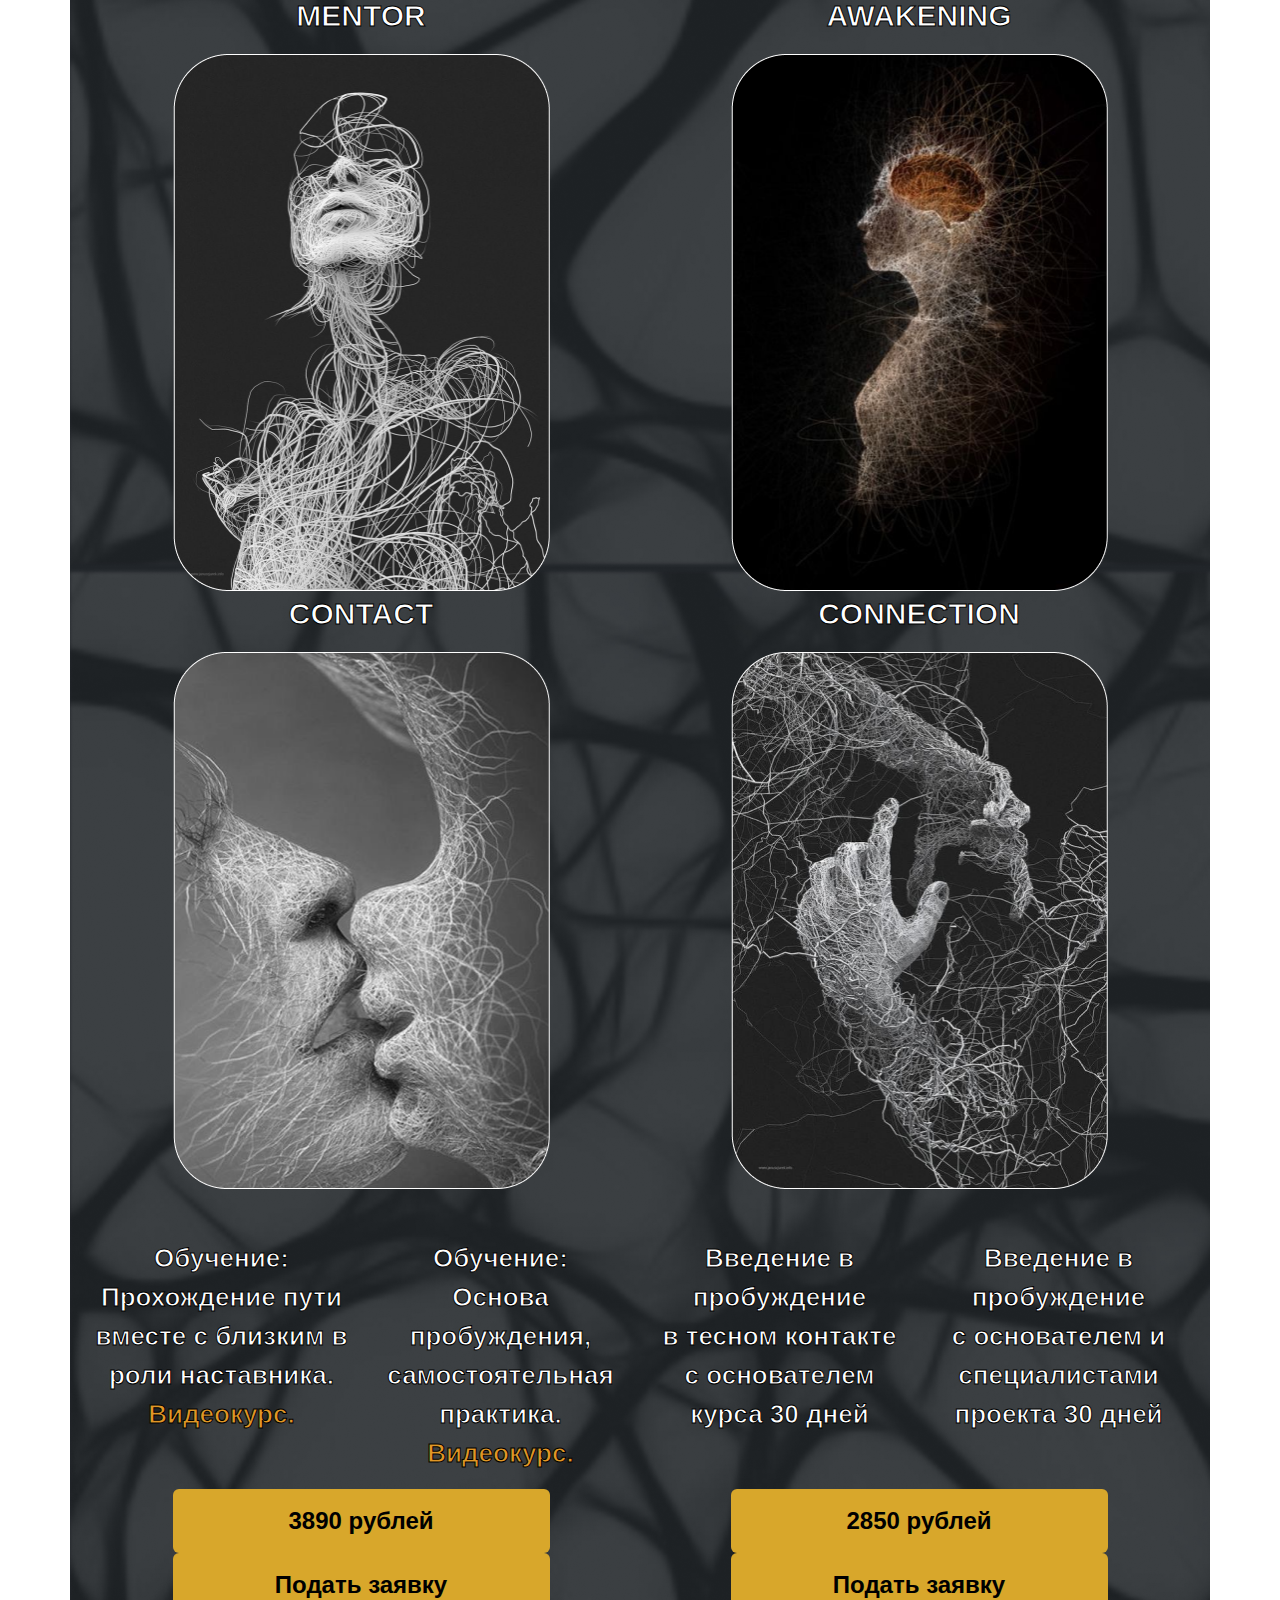
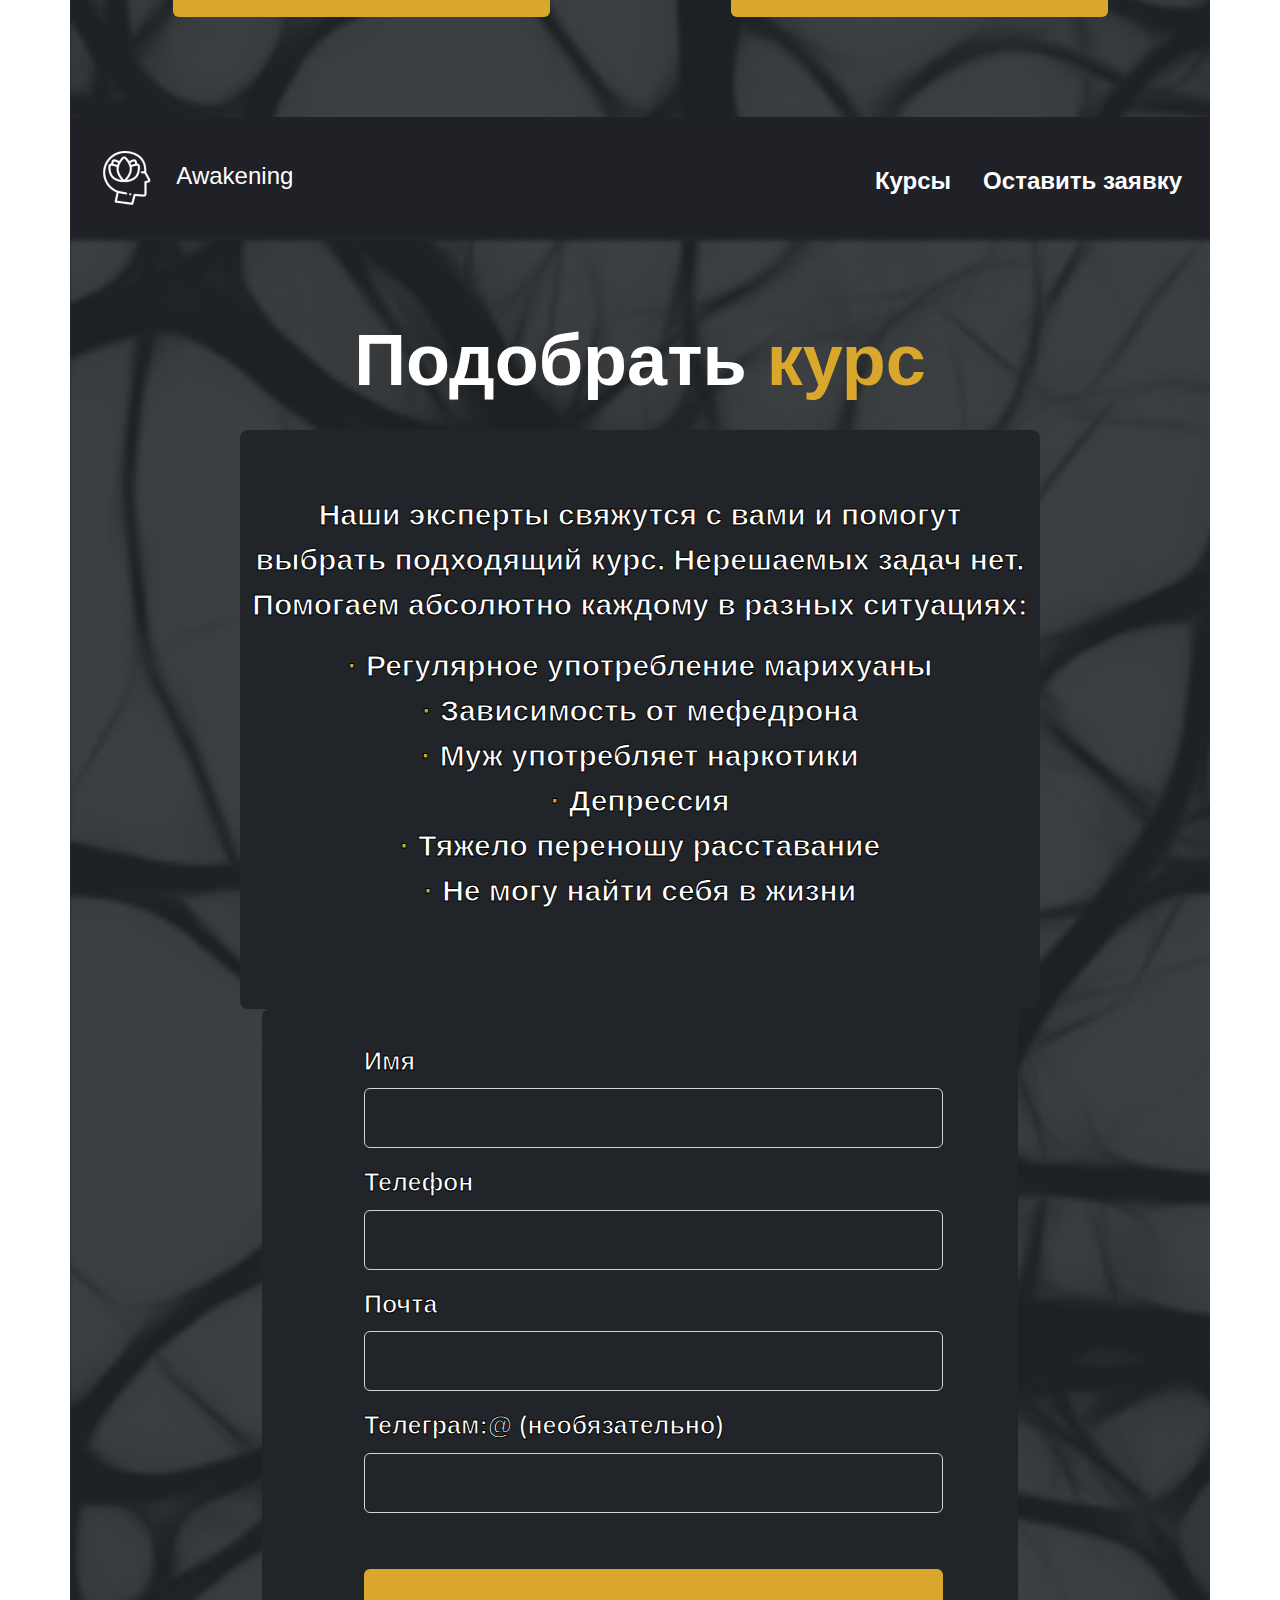
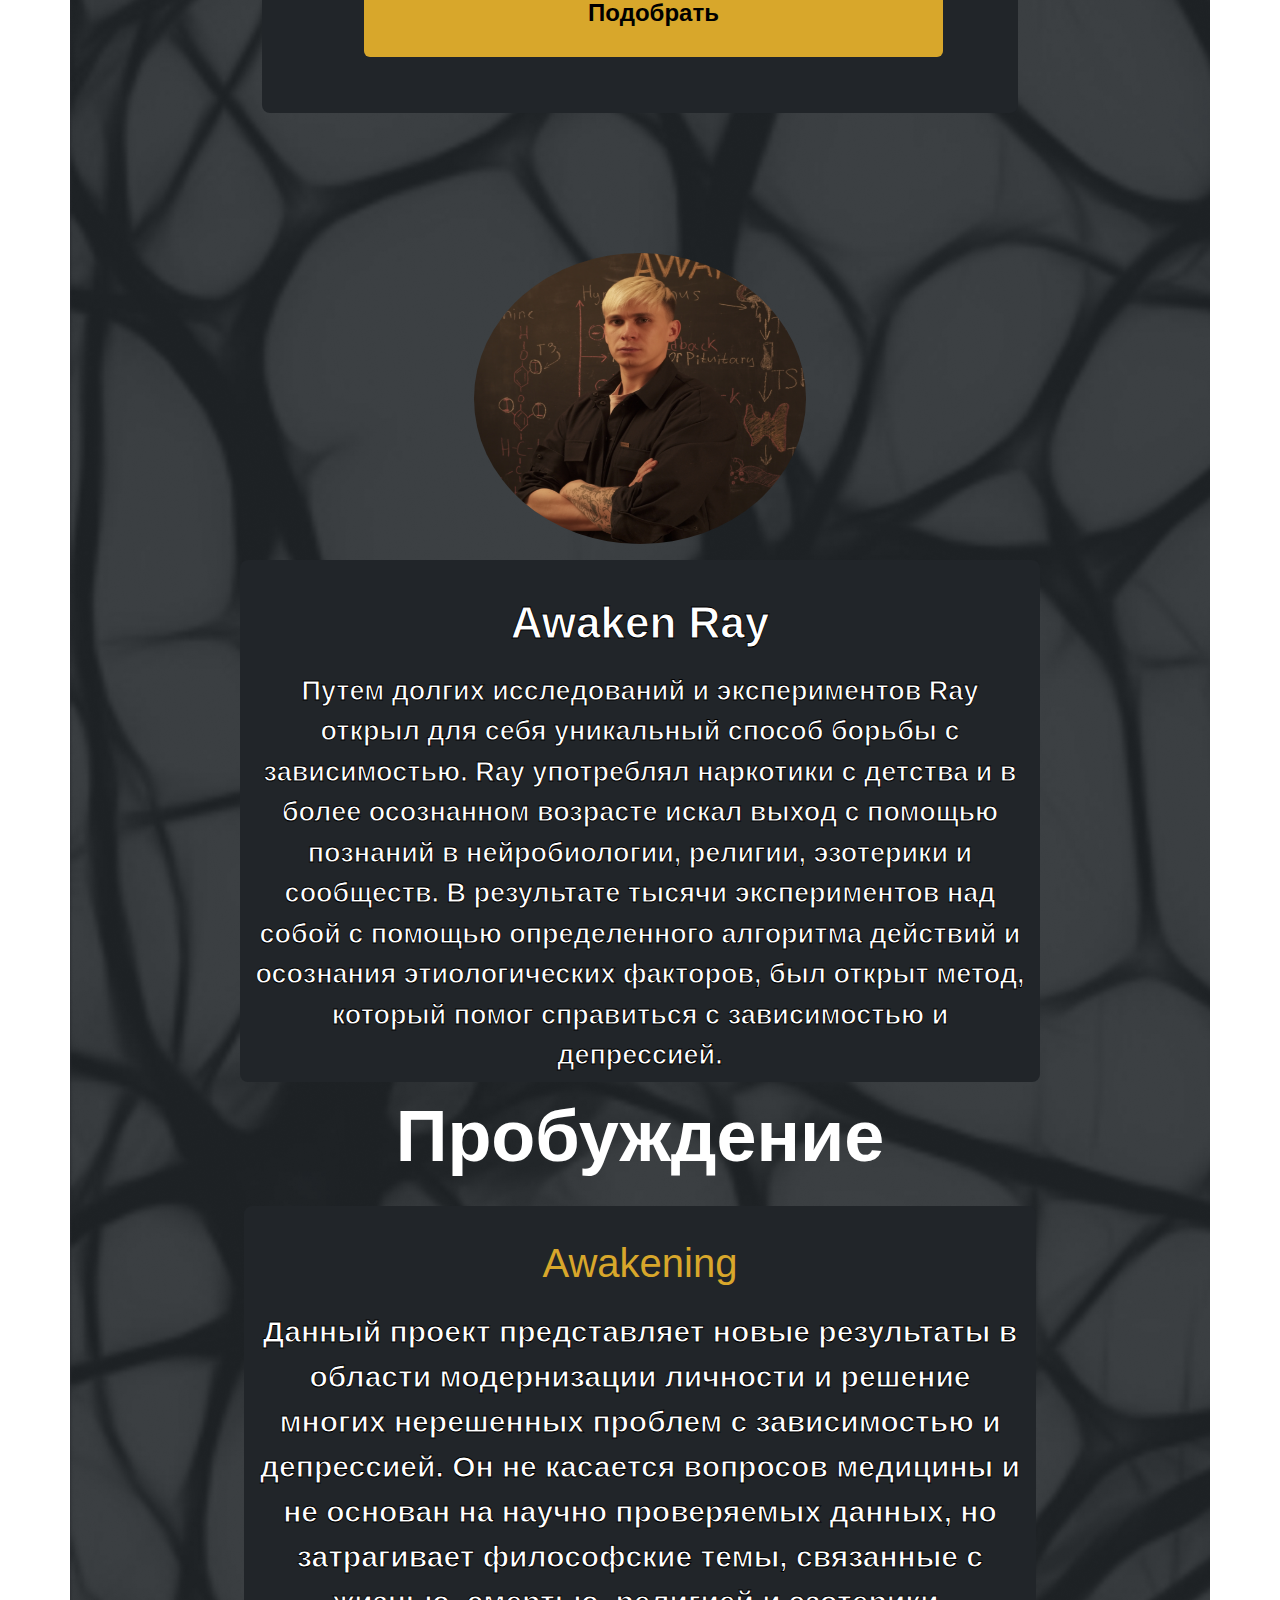
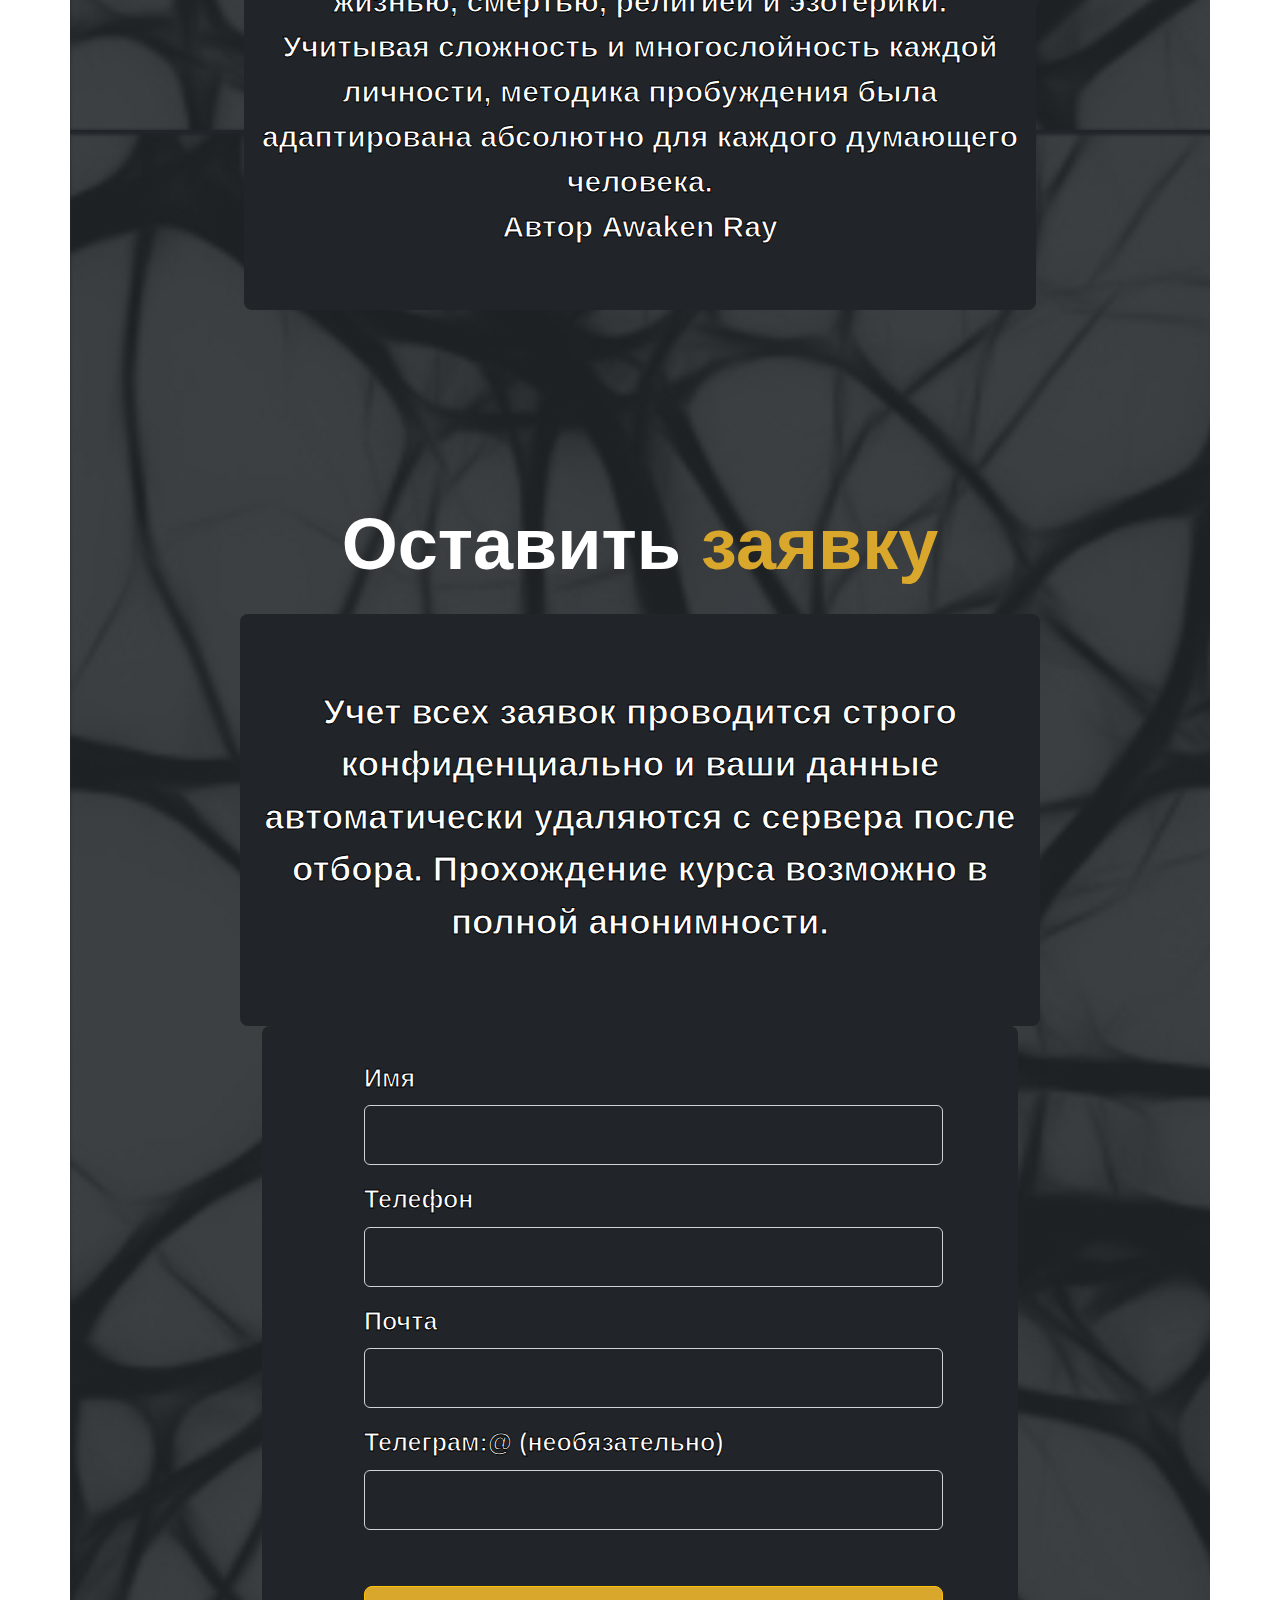
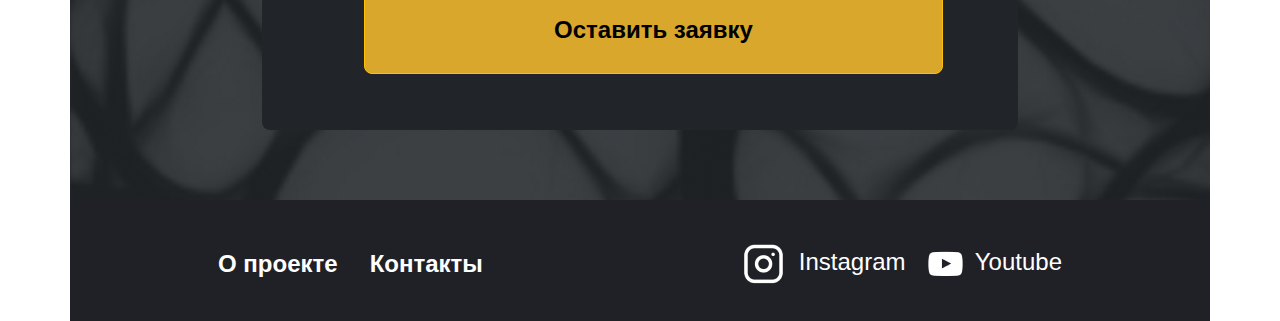
==== commit a8fe9166: "Pravki 4.0" ====
--- a/index.html
+++ b/index.html
@@ -3,6 +3,7 @@
 <head>
     <meta charset="UTF-8">
     <meta http-equiv="X-UA-Compatible" content="IE=edge">
+    <meta name="viewport" content="width=1920px, initial-scale=1">
     <!--FONTS BEGIN-->
     <link href="https://fonts.google.com/share?selection.family=PT%20Sans%20Caption:wght@400;700" rel="stylesheet">
     <link href="https://fonts.google.com/share?selection.family=Poppins:ital,wght@0,100;0,200;0,300;0,400;0,500;0,600;0,700;0,800;0,900;1,100;1,200;1,300;1,400;1,500;1,600;1,700;1,800;1,900" rel="stylesheet">
@@ -49,19 +50,19 @@
                 </div>
             </div>
             <div class="col" style="margin-right: 30px;">
-                <p class="p-3 txt-mot text-white">Полный отказ от наркотиков Модернизируй свою личность Под контролем основателя курса За 30 дней</p>
+                <p class="p-3 txt-mot text-white">Полный отказ от наркотиков Модернизируй свою личность <br>Под контролем основателя курса <br>За 30 дней</p>
             </div>
         </div>
     </div>
     <div class="container">
-        <div class="row">
+        <div class="row" style="padding-left: 90px;">
             <div class="col-4" align="right">
                 <p class="txt-awakening-course text-end">Awakening курс</p>
             </div>
             <div class="col-2" align="right" style="padding-right: 70px;">
                 <button type="button" class="btn btn-awakening-course">2850 рублей</button>
             </div>
-            <div class="col-2" style="padding-left: 40px;">
+            <div class="col-2" style="padding-left: 5px;">
                 <a href="#podbor"><button type="button" class="btn btn-awakening-course">Подобрать</button></a>
             </div>
             <div class="col-4">
@@ -137,14 +138,14 @@
                 <ul class="list-unstyled">
                     <li class="fs-7 text-center text-white">Обучение:</li>
                     <li class="fs-7 text-center text-white">Прохождение пути вместе с близким в роли наставника.</li>
-                    <li class="fs-7 text-center"><span class="txt-color-btn">Видео курс.</span></li>
+                    <li class="fs-7 text-center"><span class="txt-color-btn">Видеокурс.</span></li>
                 </ul>
             </div>
             <div class="col txt-courses-list">
                 <ul class="list-unstyled">
                     <li class="fs-7 text-center text-white">Обучение:</li>
                     <li class="fs-7 text-center text-white">Основа пробуждения, самостоятельная практика.</li>
-                    <li class="fs-7 text-center"><span class="txt-color-btn">Видео курс.</span></li>
+                    <li class="fs-7 text-center"><span class="txt-color-btn">Видеокурс.</span></li>
                 </ul>
             </div>
             <div class="col txt-courses-list">
@@ -201,12 +202,12 @@
     <!--SEPARATOR END-->
     <!--COURSES BEGIN-->
     <div class="container bg-courses bg-dark">
-    <div class="container p-5">
-        <div class="row">
+    <div class="container">
+        <div class="row forms-one">
             <div class="col">
                 <p class="txt-curse-one text-center text-white" id="podbor">Подобрать <span class="txt-color">курс</span></p>
                 <div class="container bg-pre-form-one bg-dark rounded-3">
-                    <p class="txt-expert text-center text-white" style="padding-top: 62px;">Наши эксперты свяжутся с вами и помогут выбрать подходящий курс. Нерешаемых задач нет, помогаем абсолютно каждому в разных ситуациях:</p>
+                    <p class="txt-expert text-center text-white" style="padding-top: 62px;">Наши эксперты свяжутся с вами и помогут выбрать подходящий курс. Нерешаемых задач нет. Помогаем абсолютно каждому в разных ситуациях:</p>
                     <ul class="txt-expert-list text-center text-white list-unstyled"> 
                         <li><span class="txt-color">·</span> Регулярное употребление марихуаны</li> 
                         <li><span class="txt-color">·</span> Зависимость от мефедрона</li> 
@@ -243,8 +244,8 @@
             </div>
         </div>
     </div>
-    <div class="container p-3">
-        <div class="row">
+    <div class="container">
+        <div class="row forms-one">
             <div class="col">
                 <p class="text-center">
                 <img src="img/ray_foto.png" class="rounded-circle text-center" width="332" height="291" alt="CEO">
@@ -256,8 +257,8 @@
                     <p class="txt-awaking-ray-end text-center text-white">
                         Путем долгих исследований и экспериментов Ray открыл для себя уникальный способ борьбы с зависимостью. 
                         Ray употреблял наркотики с детства и в более осознанном возрасте искал выход с помощью познаний в нейробиологии, религии, 
-                        эзотерики и сообществ. В результате тысяч экспериментов над собой с помощью определенного алгоритма действий и осознания 
-                        этиологических факторов был открыт метод, который помог справиться с зависимостью и депрессией. 
+                        эзотерики и сообществ. В результате тысячи экспериментов над собой с помощью определенного алгоритма действий и осознания 
+                        этиологических факторов, был открыт метод, который помог справиться с зависимостью и депрессией. 
                     </p>
                 </div>
             </div>
@@ -266,7 +267,7 @@
                 <div class="container bg-awakening-txt bg-dark rounded-3">
                     <p class="txt-awakening text-center">Awakening</p>
                     <p class="txt-awakening-end text-center text-white"> Данный проект представляет новые результаты в области модернизации личности и решение многих 
-                        нерешенных проблем с зависимостью и депрессией, он не касается вопросов медицины и не основан на научно проверяемых данных, 
+                        нерешенных проблем с зависимостью и депрессией. Он не касается вопросов медицины и не основан на научно проверяемых данных, 
                         но затрагивает философские темы, связанные с жизнью, смертью, религией и эзотерики. Учитывая сложность и многослойность каждой 
                         личности, методика пробуждения была адаптирована абсолютно для каждого думающего человека.<br> 
                         Автор Awaken Ray
@@ -275,8 +276,8 @@
             </div>
         </div>
     </div>
-    <div class="container p-3">
-        <div class="row">
+    <div class="container">
+        <div class="row forms-one">
             <div class="col" style="padding-top: 40px;">
                 <p class="txt-zayavka text-center text-white" id="zayavka">Оставить <span class="txt-color">заявку</span></p>
                 <div class="container bg-pre-form-two bg-dark rounded-3">
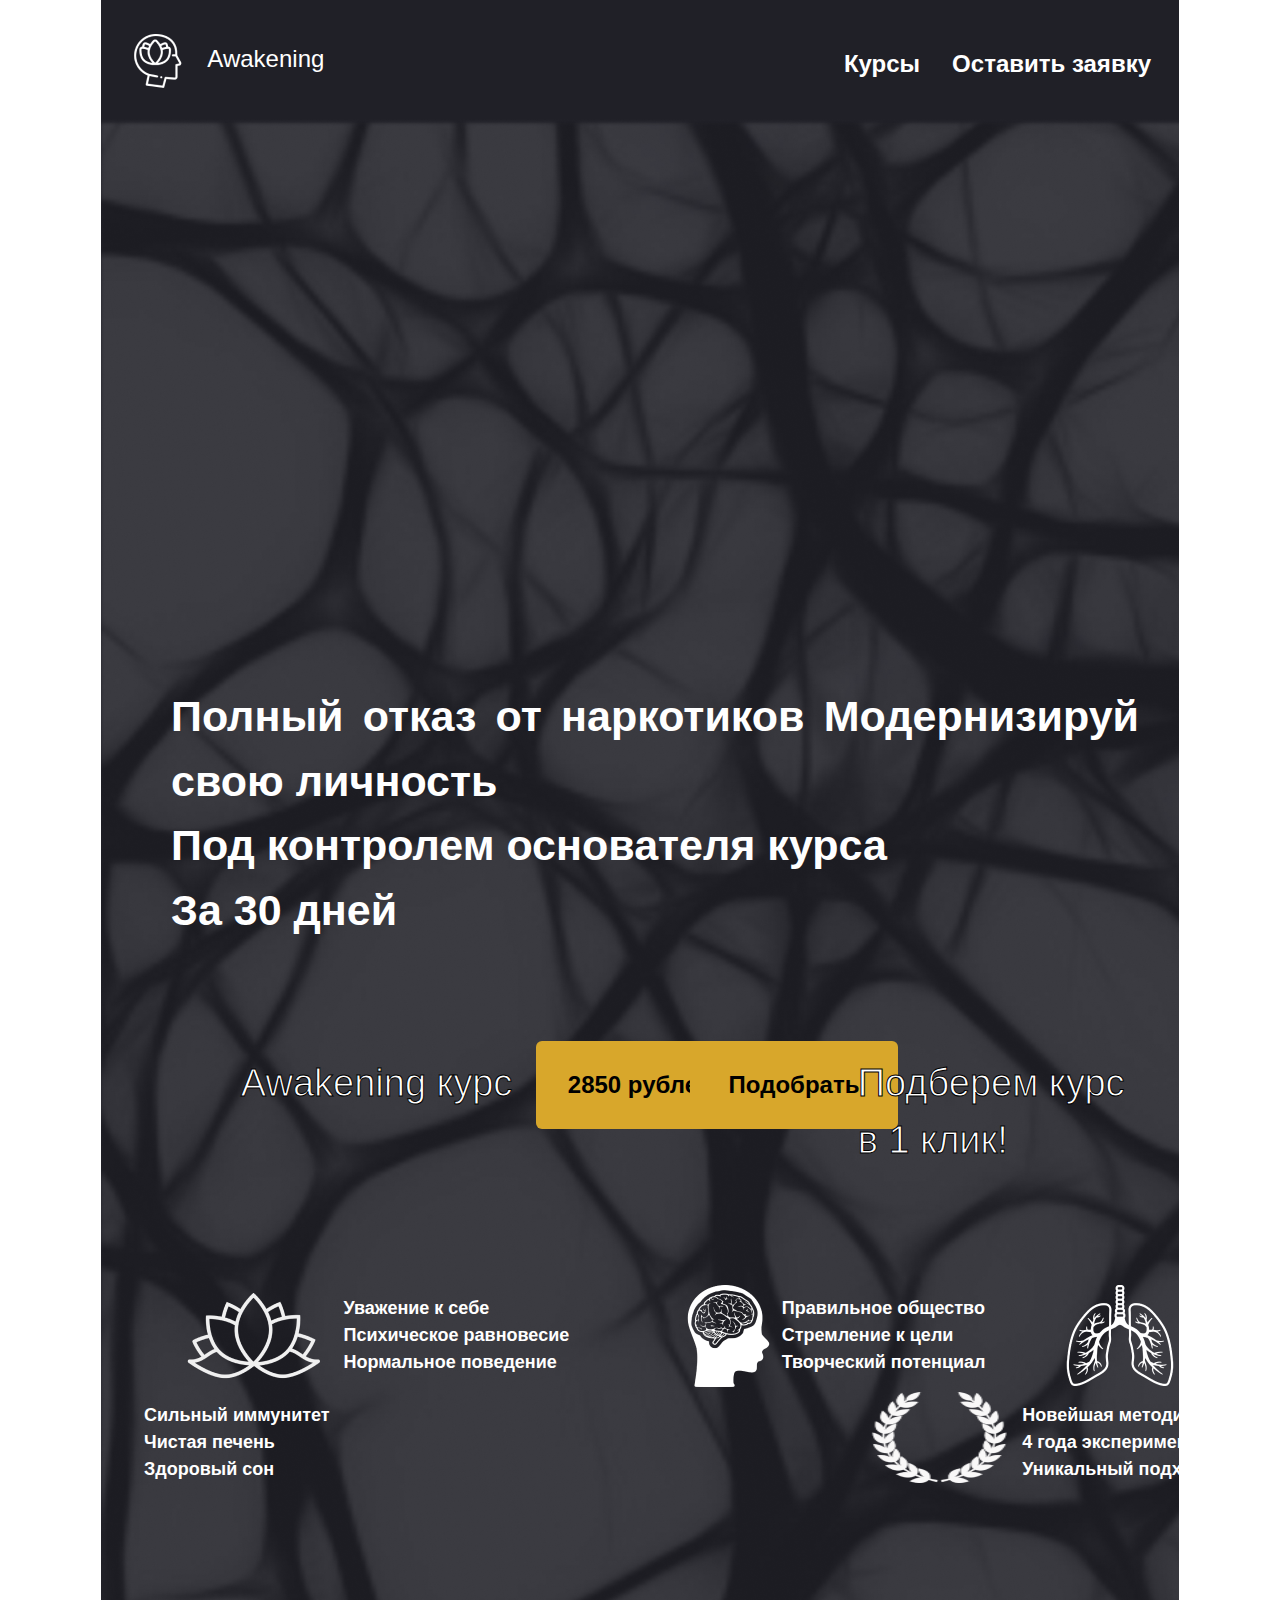
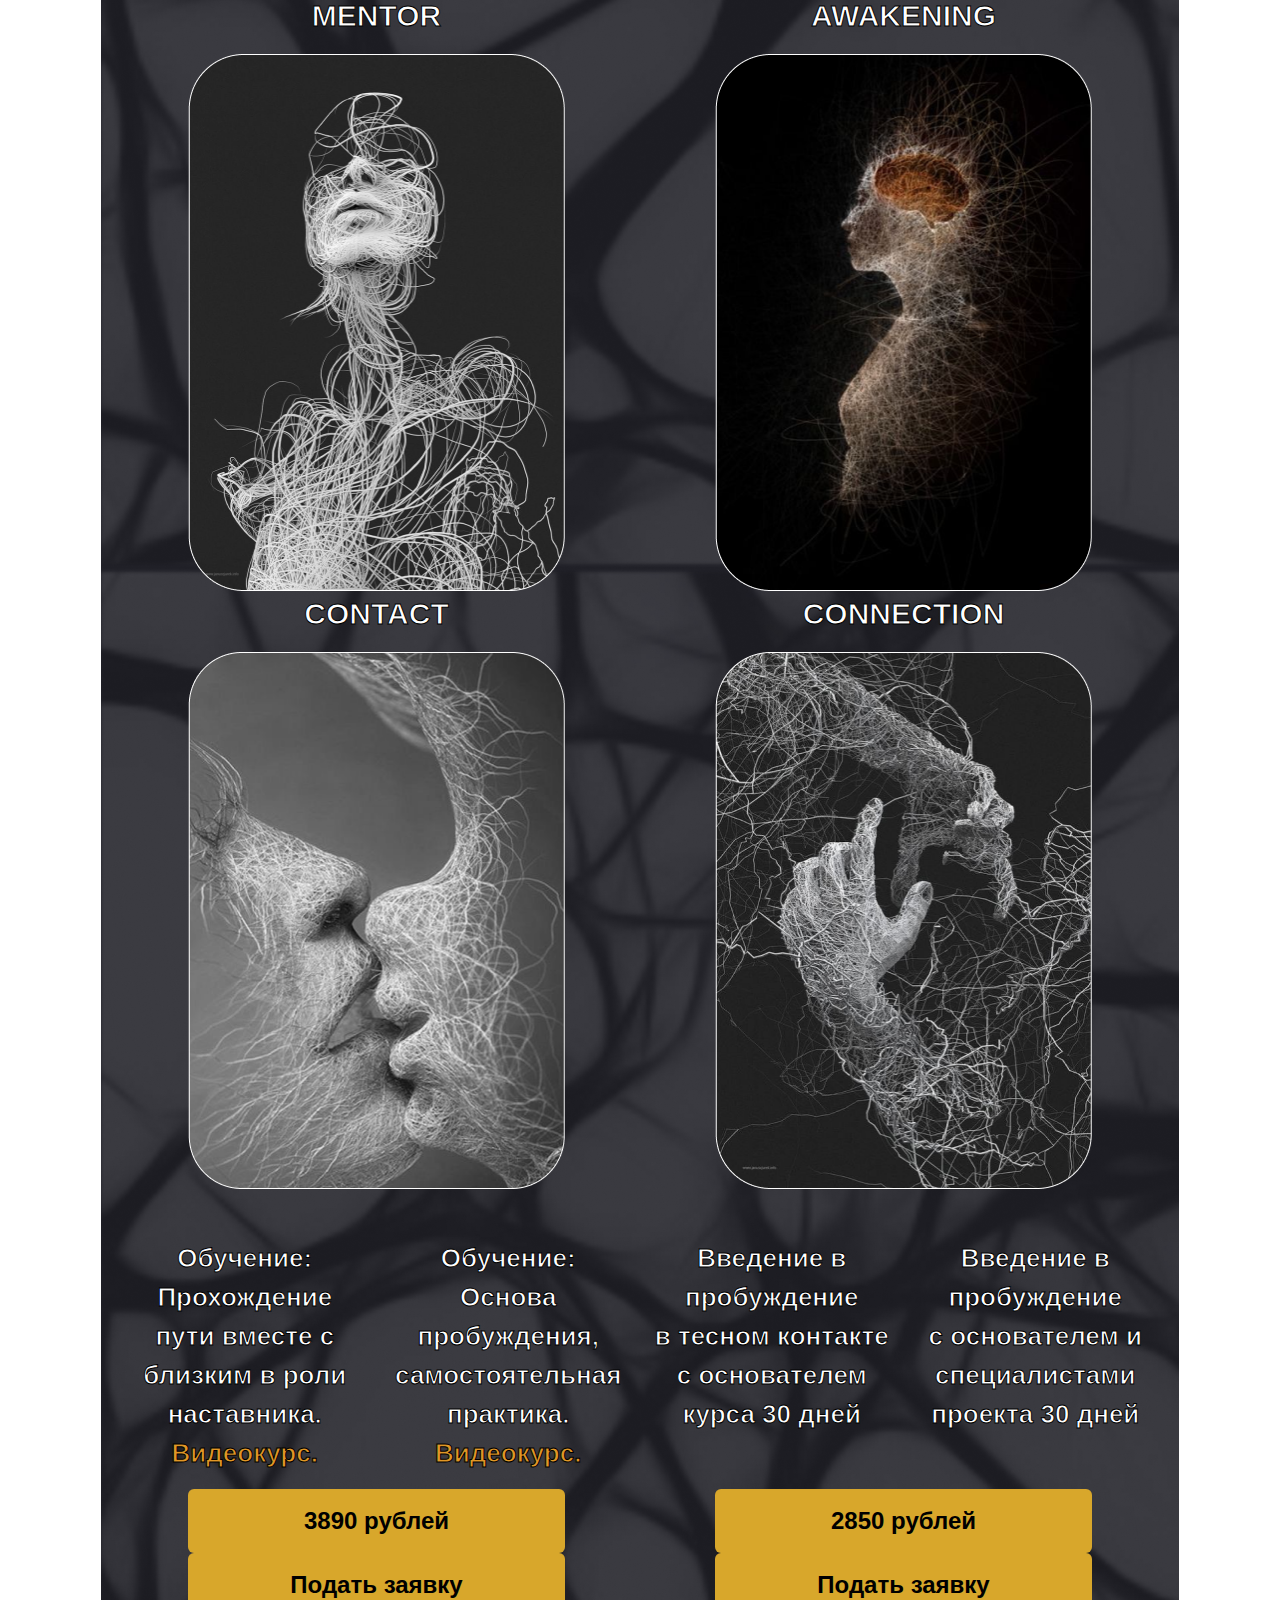
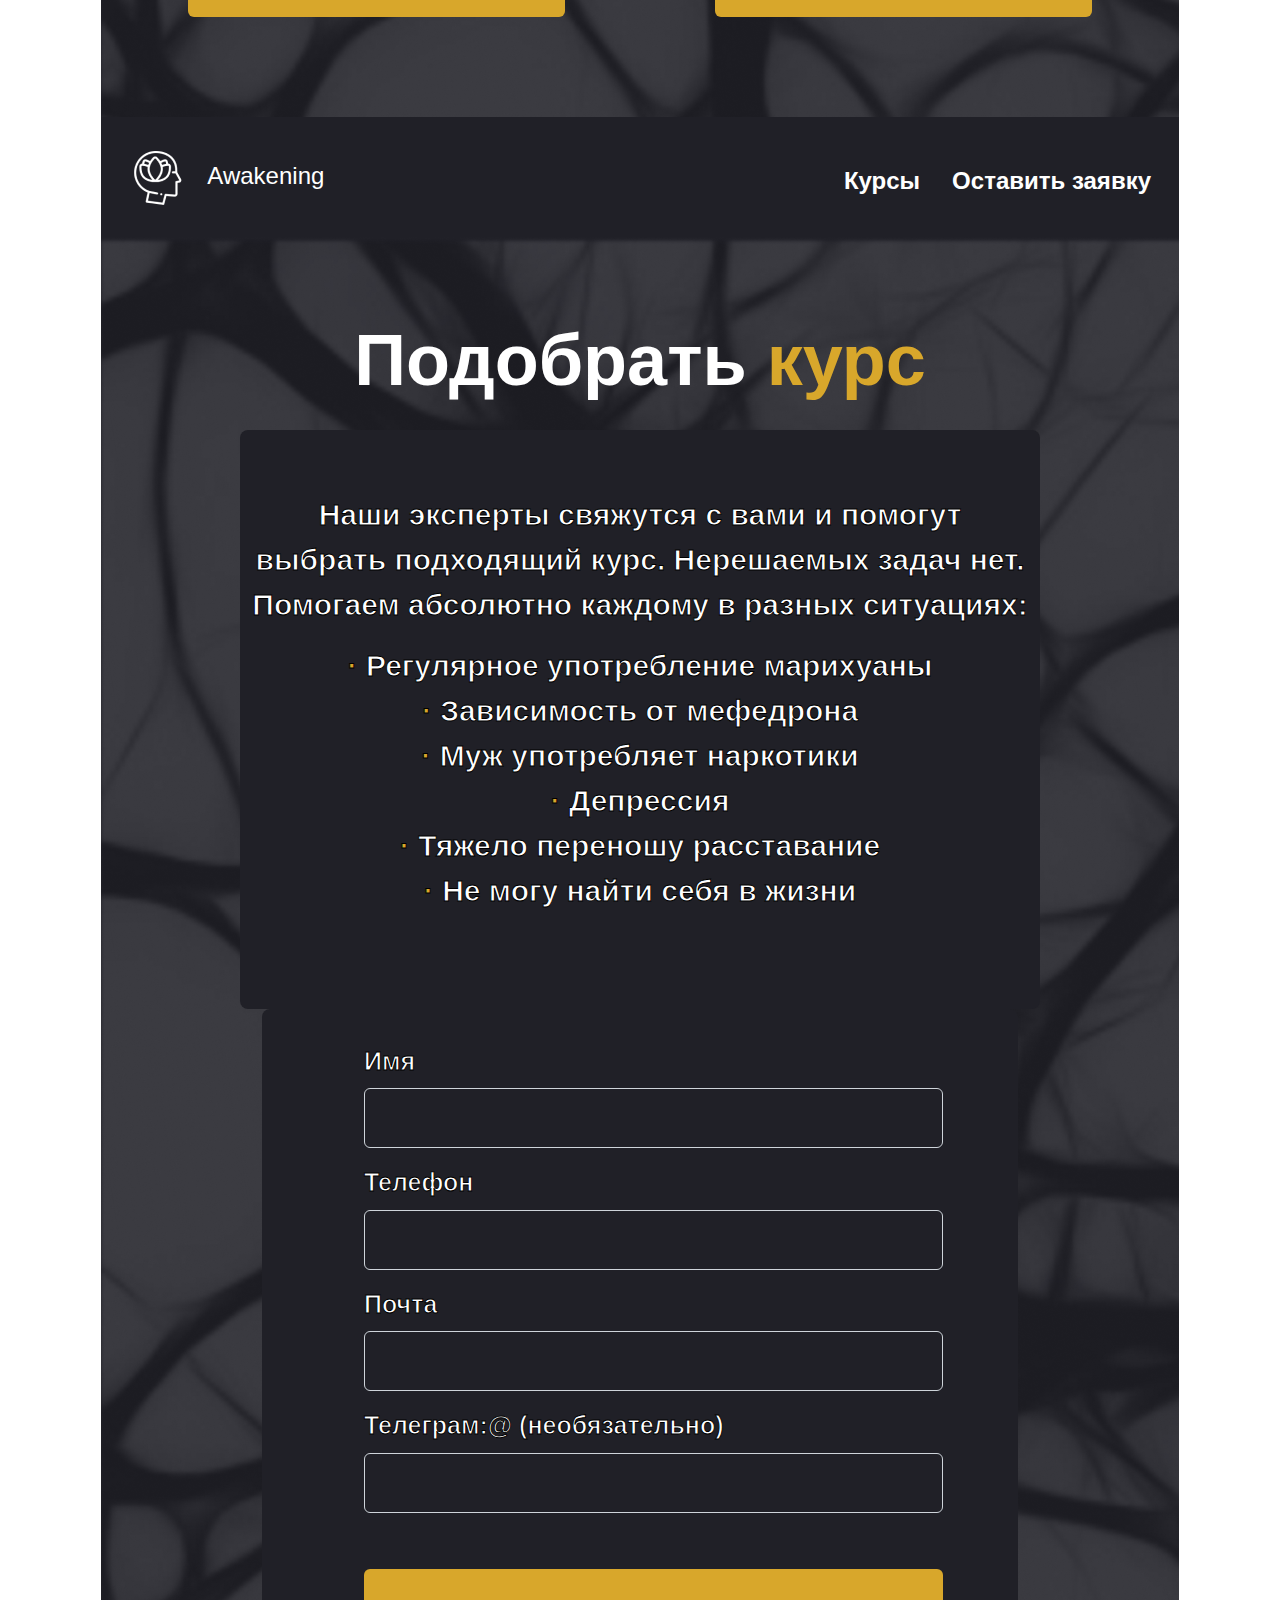
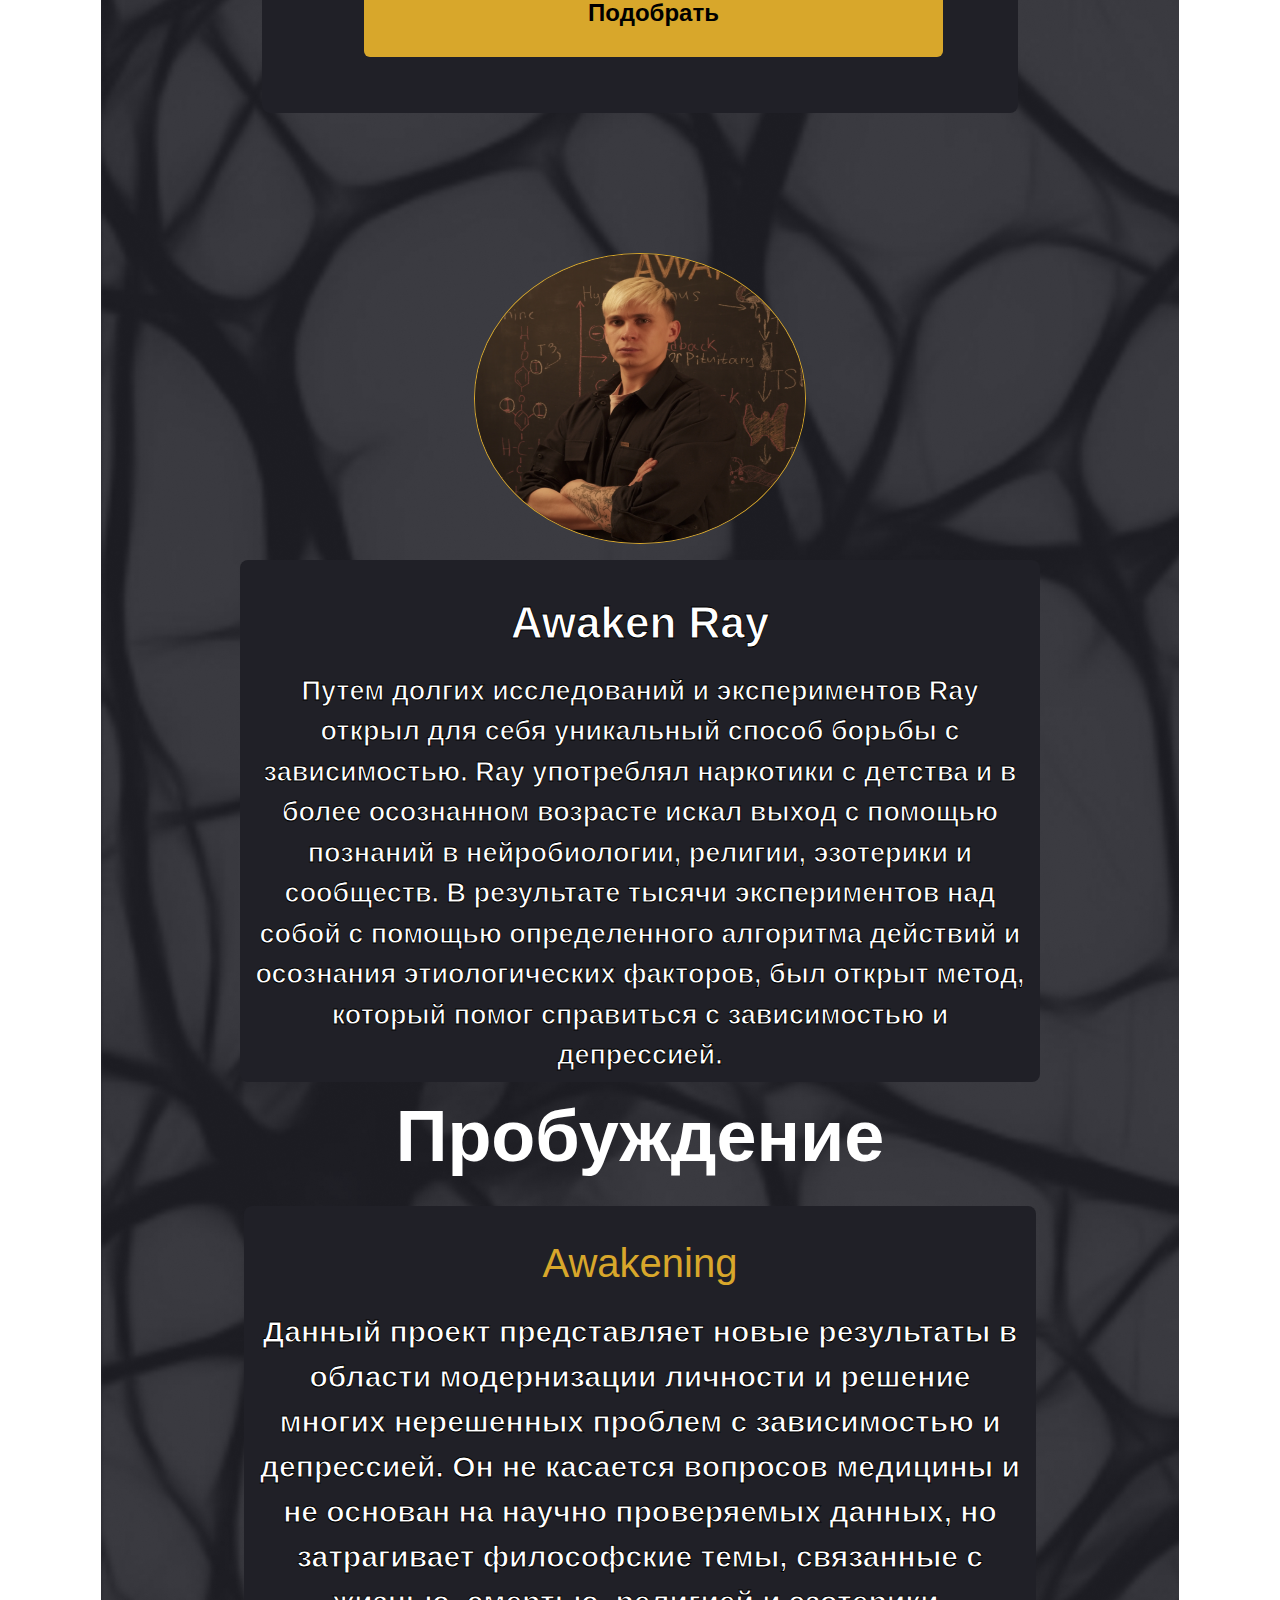
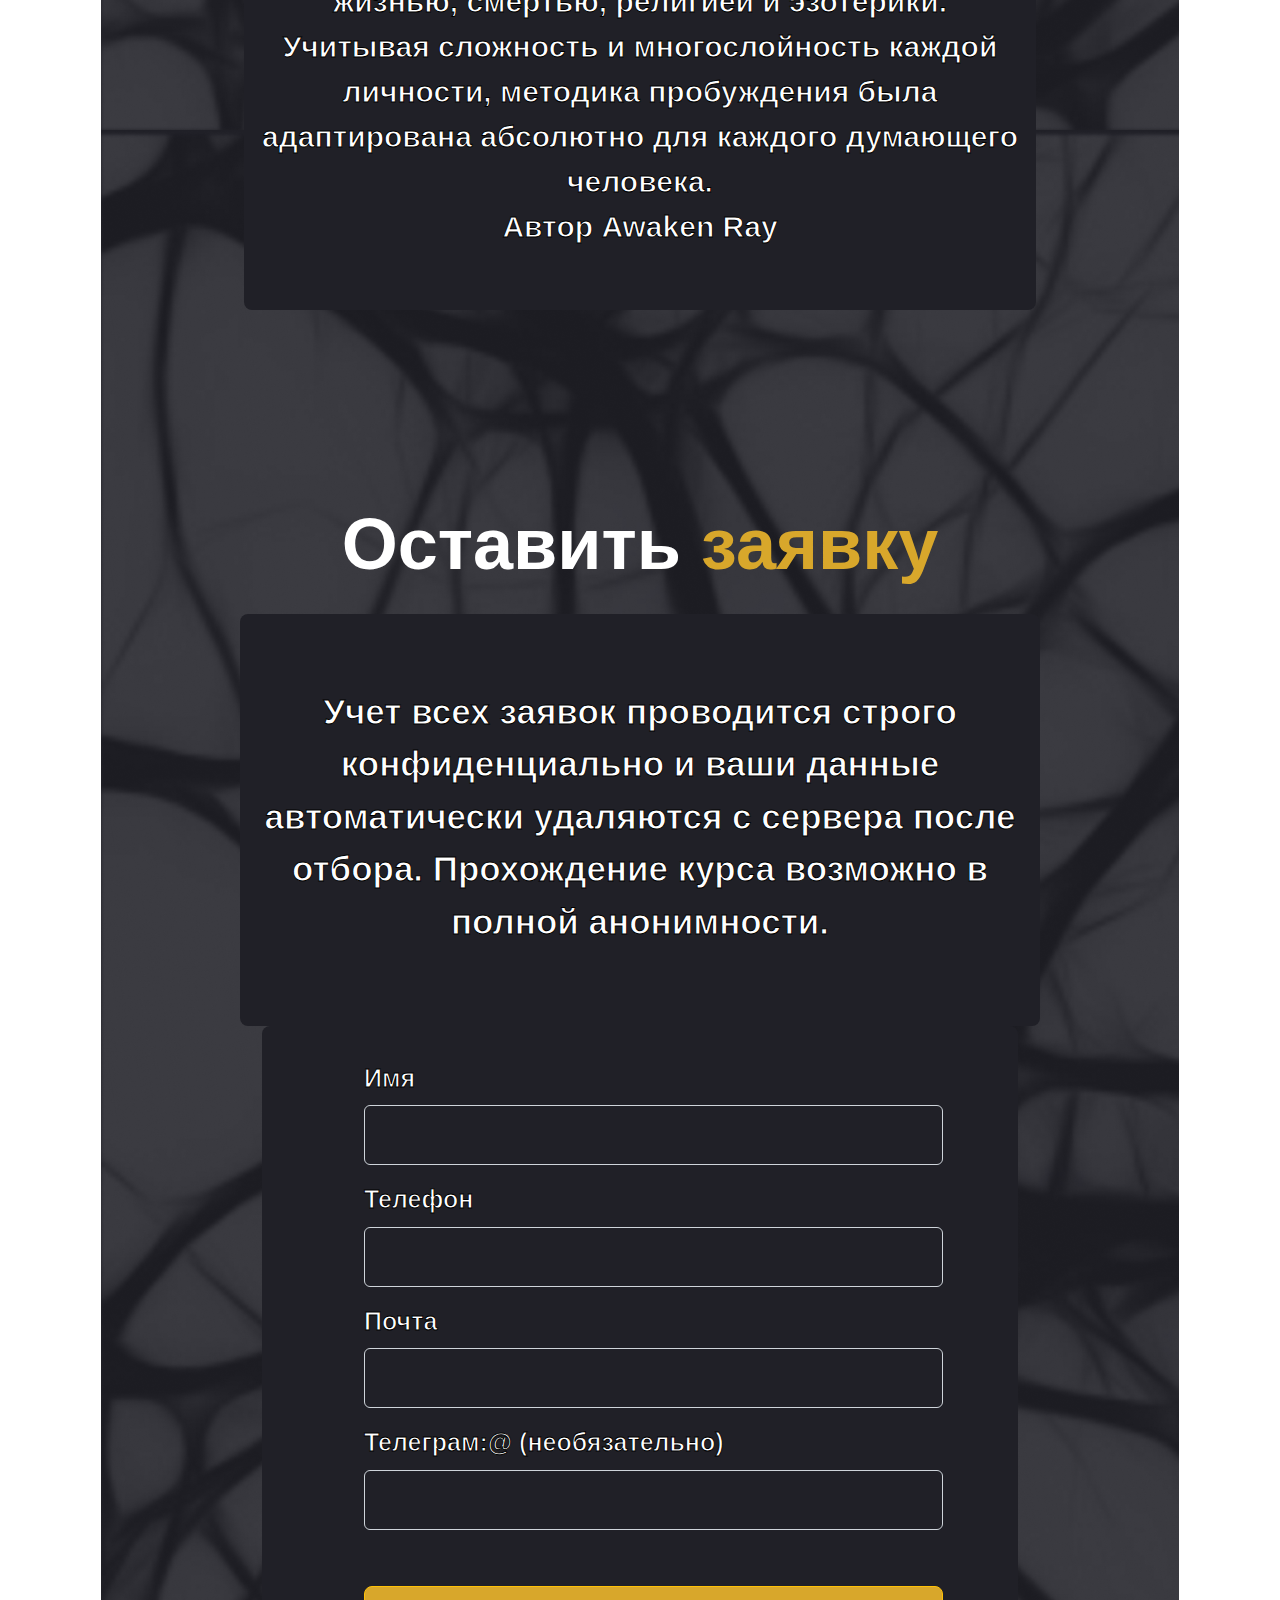
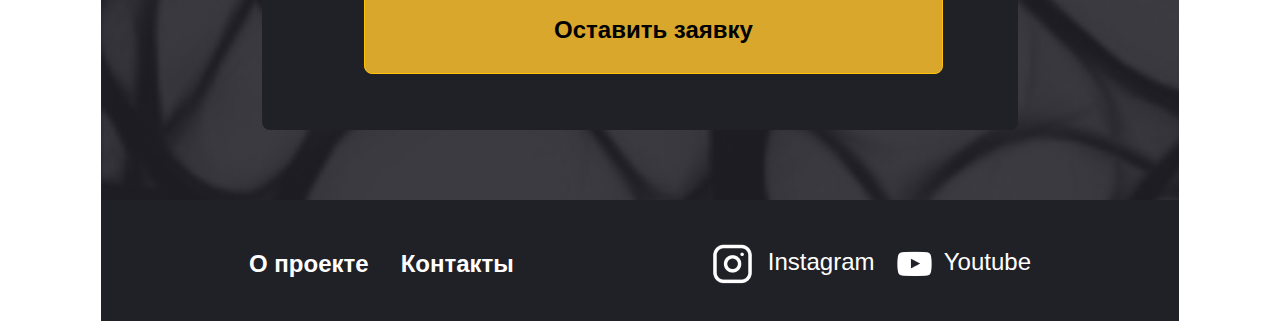
==== commit e55daba5: "Mobile + Pravki ver 5.0" ====
--- a/index.html
+++ b/index.html
@@ -12,8 +12,27 @@
     <!-- CSS Bootstrap begin-->
     <link href="css/bootstrap.min.css" rel="stylesheet">
     <link href="css/main.css" rel="stylesheet">
+    <link rel="stylesheet" href="https://yookassa.ru/integration/simplepay/css/yookassa_construct_form.css">
     <!-- CSS Bootstrap end-->
+    <script src="https://yookassa.ru/integration/simplepay/js/yookassa_construct_form.js"></script>
     <title>Awakening Online</title>
+    <!-- Yandex.Metrika counter -->
+    <script type="text/javascript" >
+    (function(m,e,t,r,i,k,a){m[i]=m[i]||function(){(m[i].a=m[i].a||[]).push(arguments)};
+    m[i].l=1*new Date();
+    for (var j = 0; j < document.scripts.length; j++) {if (document.scripts[j].src === r) { return; }}
+    k=e.createElement(t),a=e.getElementsByTagName(t)[0],k.async=1,k.src=r,a.parentNode.insertBefore(k,a)})
+    (window, document, "script", "https://mc.yandex.ru/metrika/tag.js", "ym");
+ 
+    ym(91738881, "init", {
+         clickmap:true,
+         trackLinks:true,
+         accurateTrackBounce:true,
+         ecommerce:"dataLayer "
+    });
+    </script>
+    <noscript><div><img src="https://mc.yandex.ru/watch/91738881" style="position:absolute; left:-9999px;" alt="" /></div></noscript>
+   <!-- /Yandex.Metrika counter -->
 </head>
 <body> 
     <!--HEADER BEGIN-->
@@ -248,7 +267,7 @@
         <div class="row forms-one">
             <div class="col">
                 <p class="text-center">
-                <img src="img/ray_foto.png" class="rounded-circle text-center" width="332" height="291" alt="CEO">
+                <img src="img/ray_foto.png" class="rounded-circle text-center" width="332" height="291" alt="CEO" style="border: 1px solid #D8A72B;">
                 </p>
                 <div class="container bg-ray-txt bg-dark rounded-3">
                     <p class="txt-awaking-ray text-center text-white">
